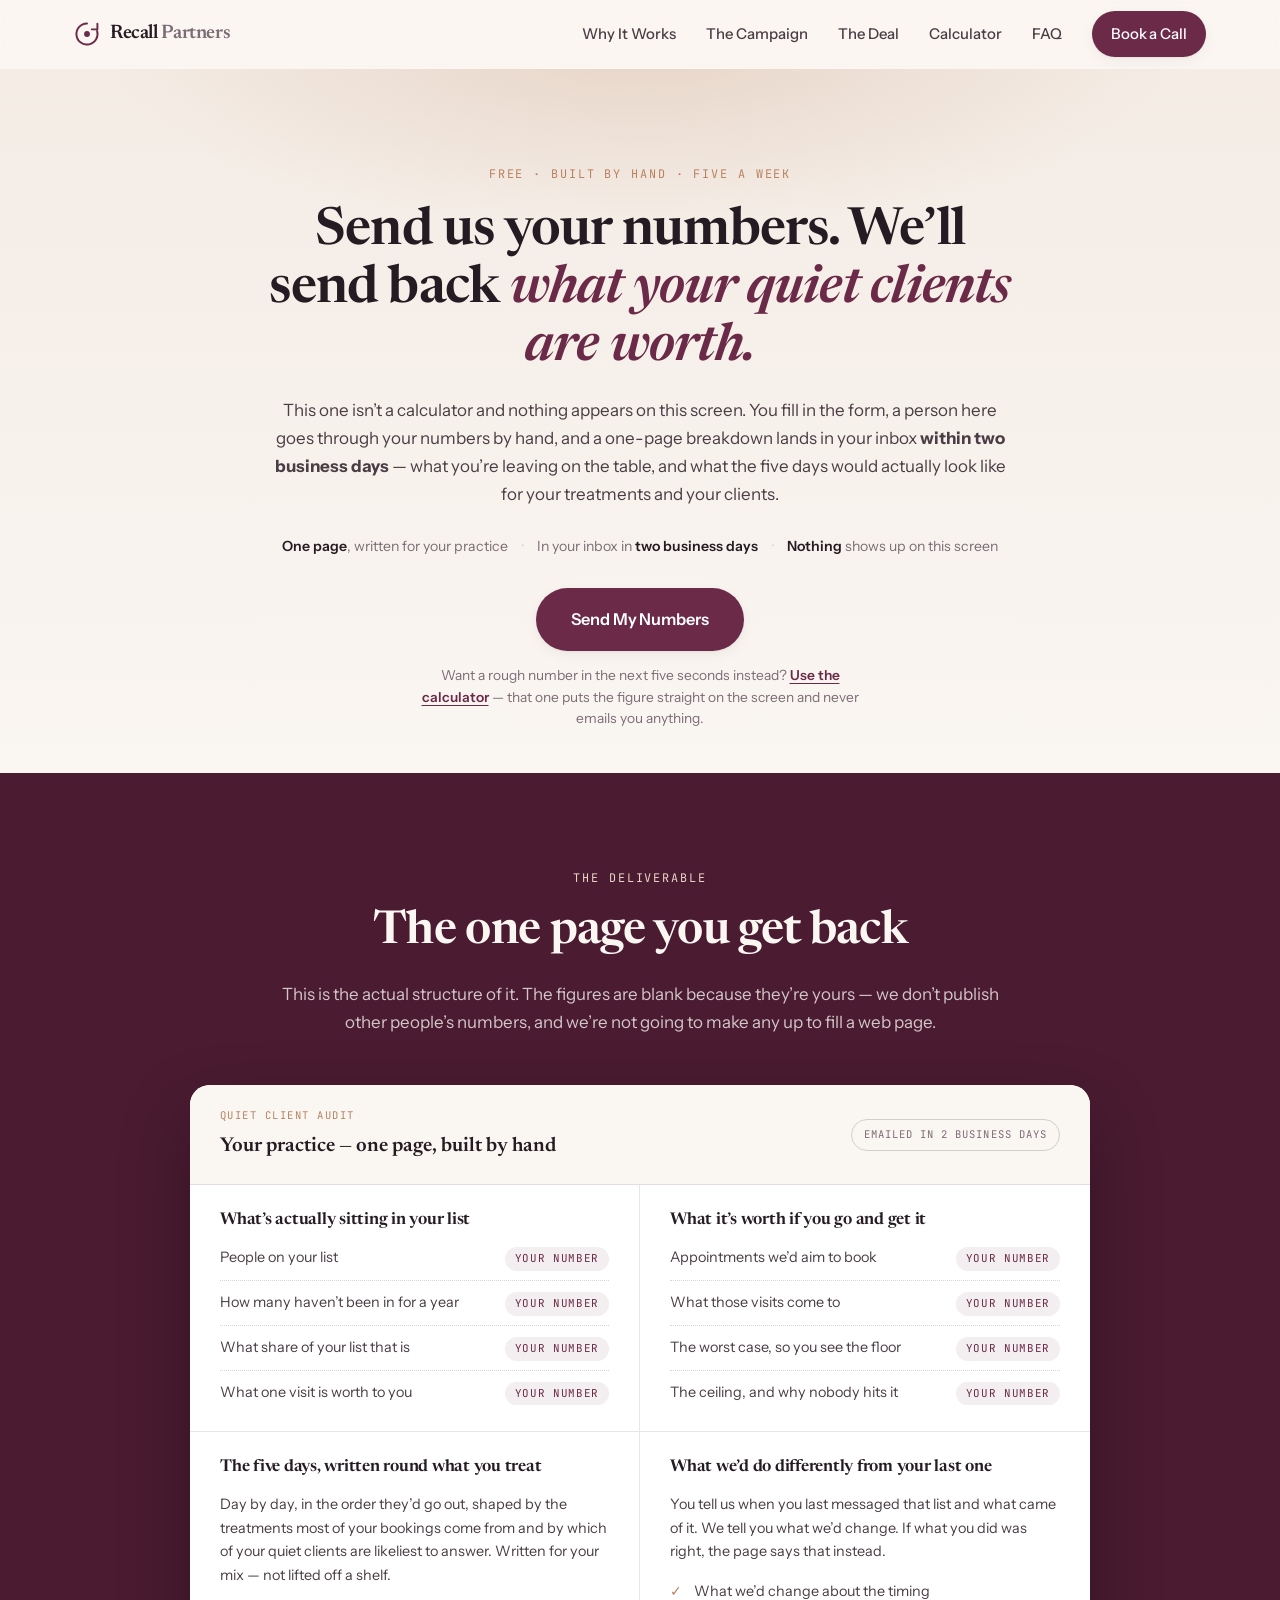
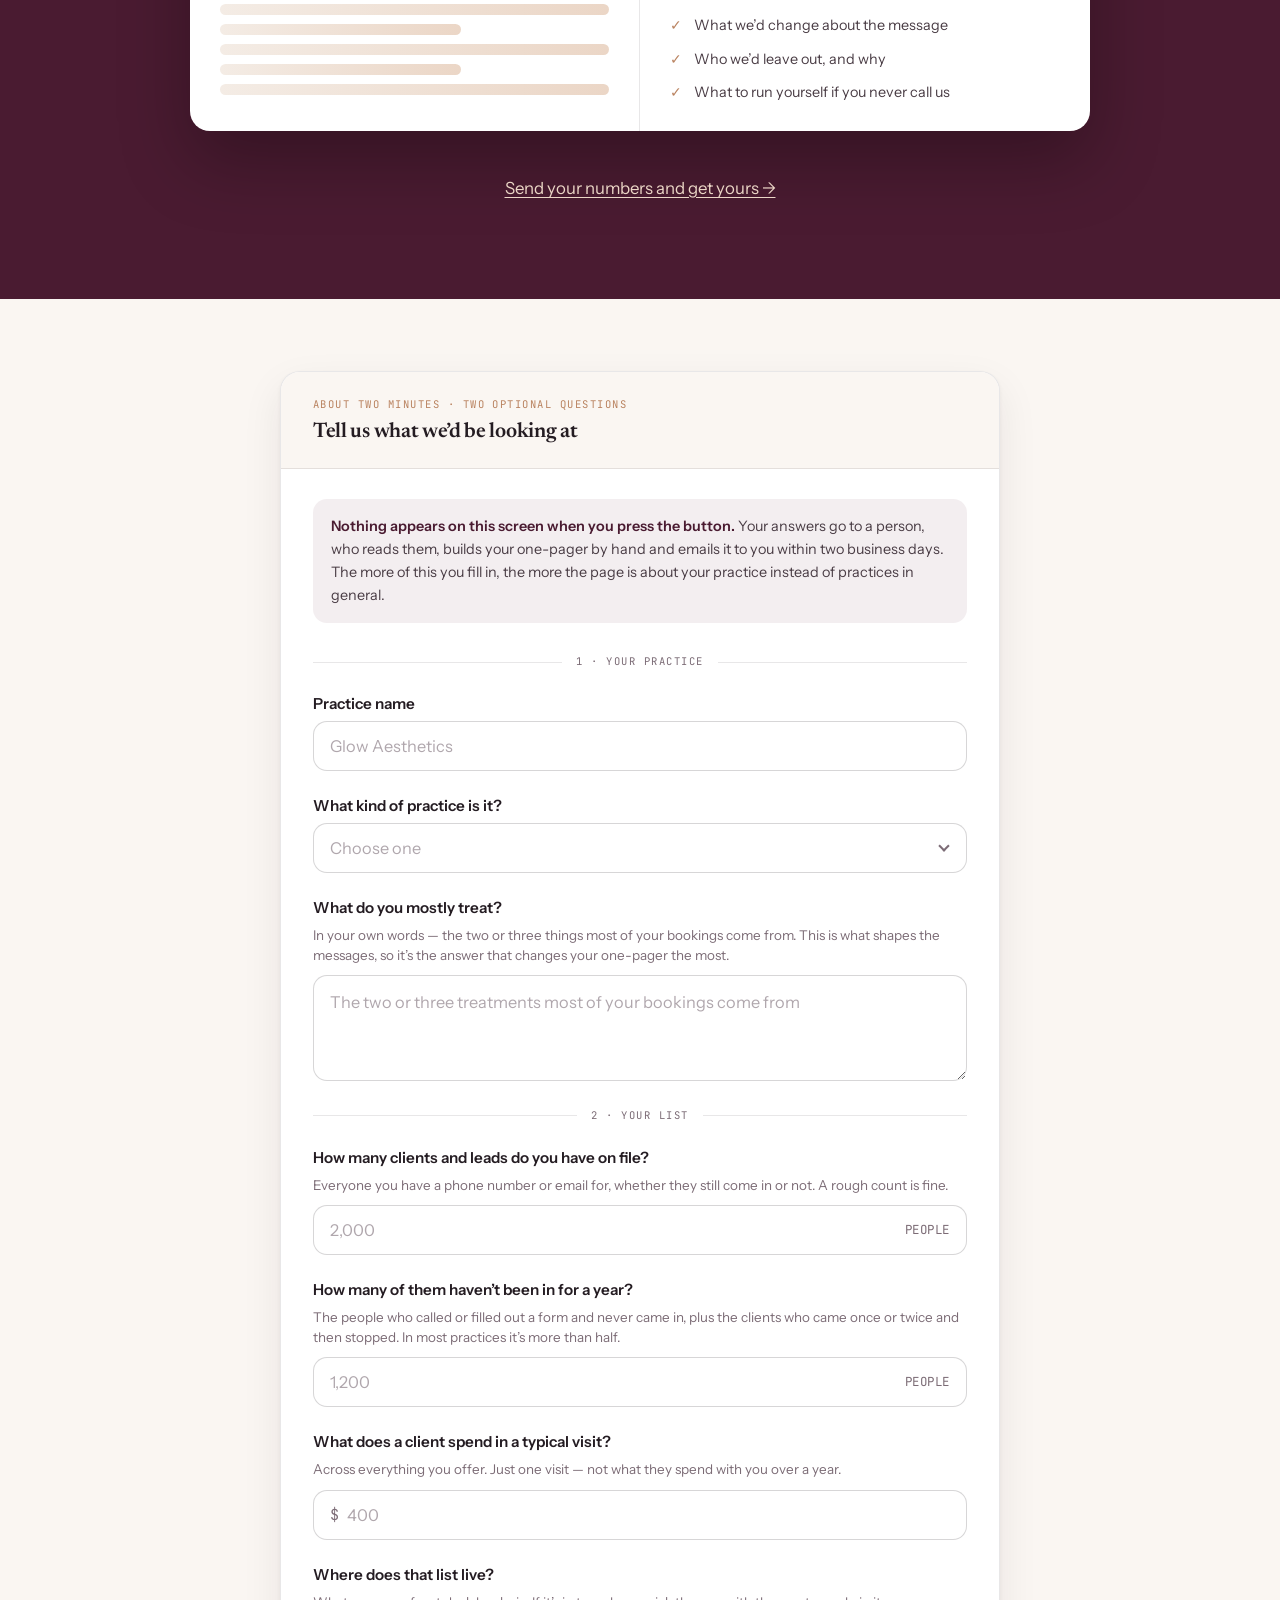
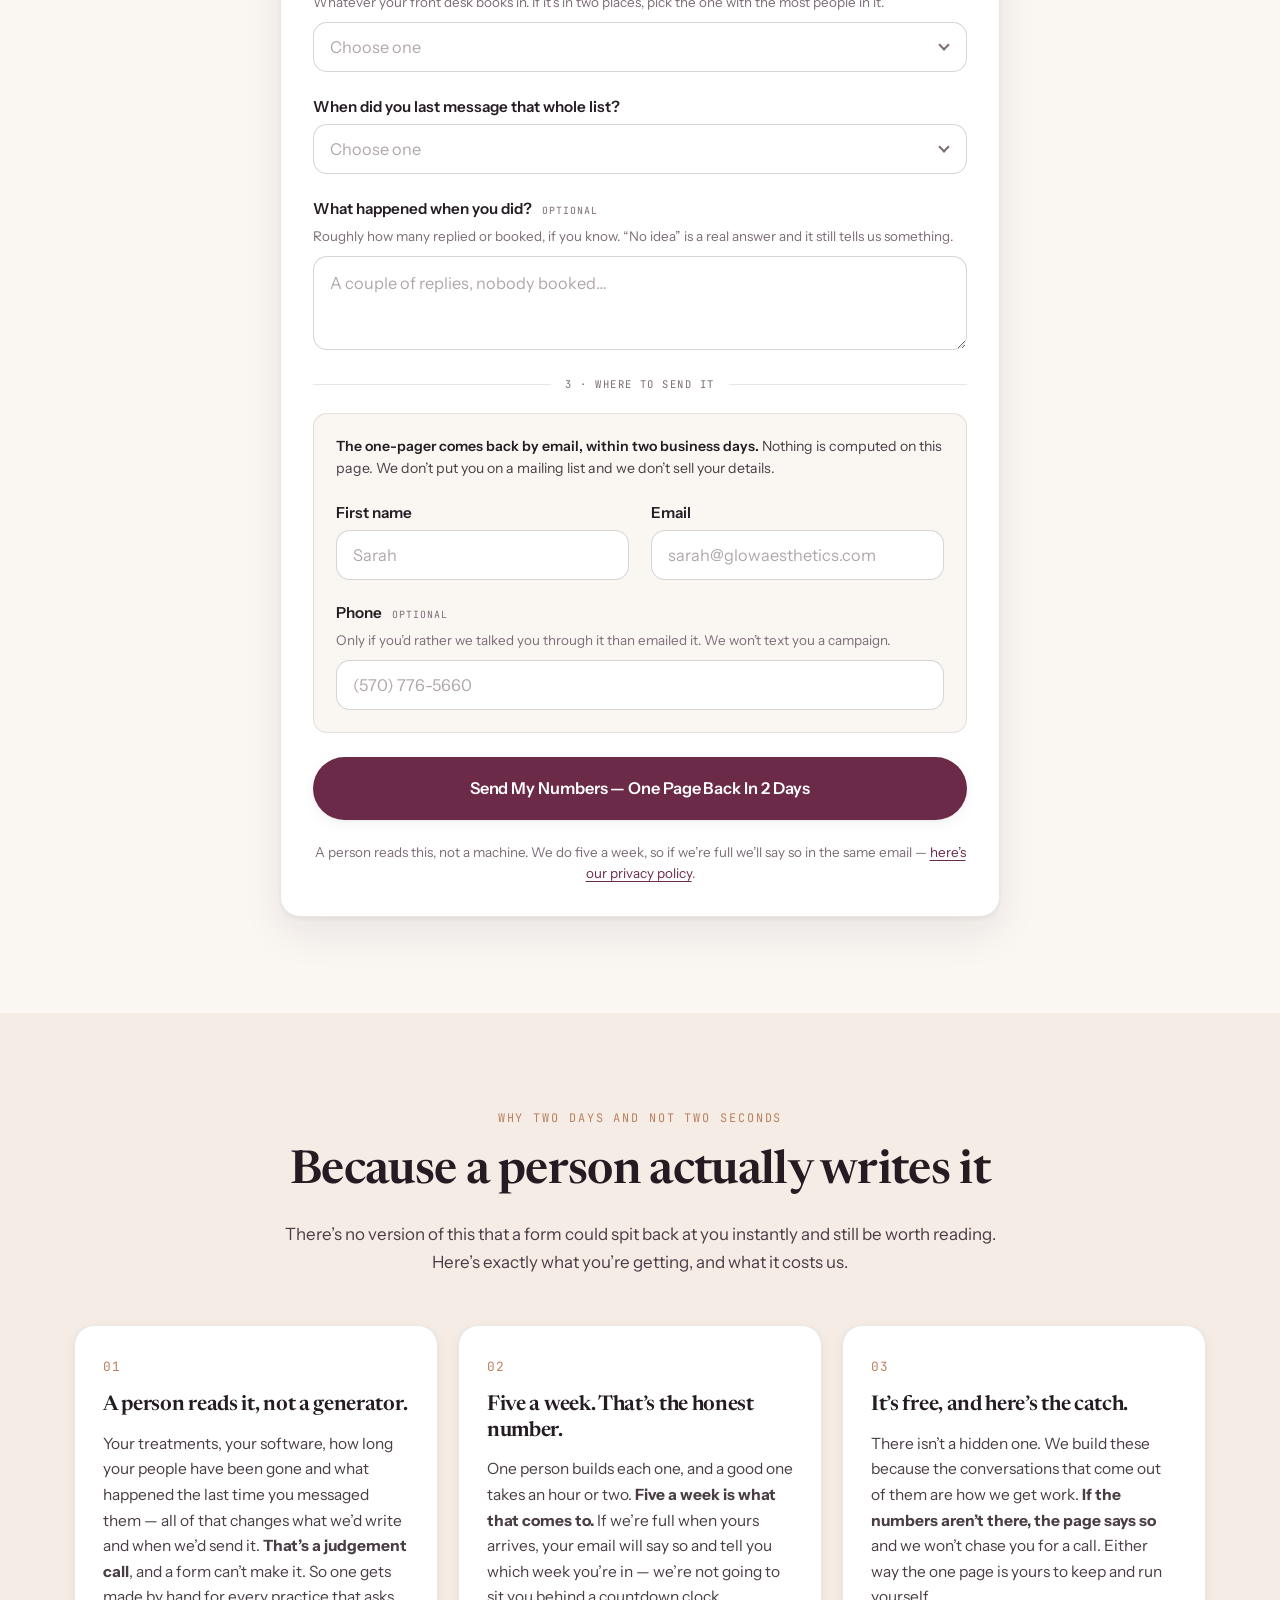
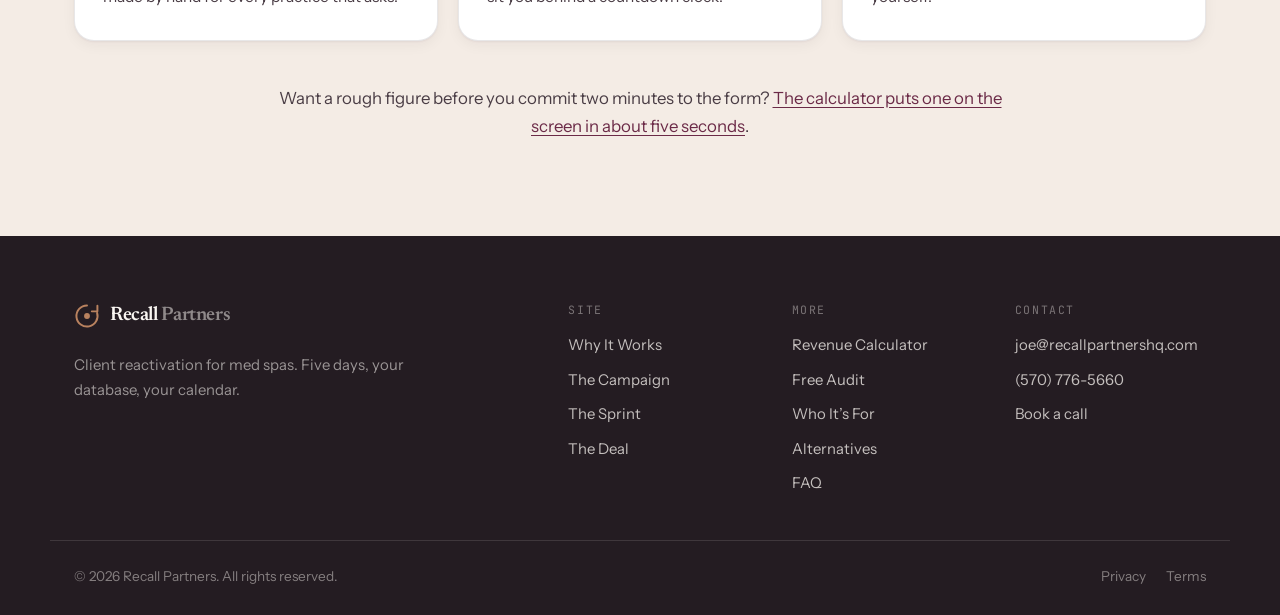
==== audit/index.html @ be9cf92d "Add hand-built Quiet Client Audit lead page at /audit The second lead magnet, and the deliberate opp" ====
<!DOCTYPE html>
<html lang="en">
<head>
<meta charset="utf-8">
<meta name="viewport" content="width=device-width, initial-scale=1, maximum-scale=5">

<!-- Google tag (gtag.js) — shared config lives in assets/analytics.js -->
<link rel="preconnect" href="https://www.googletagmanager.com">
<script src="../assets/analytics.js"></script>
<title>Free Quiet Client Audit | Recall Partners</title>
<meta name="description" content="Send us your numbers and a person builds you a one-page breakdown by hand — what your quiet clients are worth and what the five days would look like for your treatments. In your inbox within two business days. Nothing appears on the screen.">
<meta name="robots" content="index, follow">
<meta name="theme-color" content="#FAF6F2">

<link rel="canonical" href="https://recallpartnershq.com/audit/">
<meta property="og:type" content="website">
<meta property="og:site_name" content="Recall Partners">
<meta property="og:title" content="Free Quiet Client Audit | Recall Partners">
<meta property="og:description" content="A person reads your numbers and hand-builds a one-page breakdown of what your quiet clients are worth. In your inbox within two business days.">
<meta property="og:url" content="https://recallpartnershq.com/audit/">
<meta property="og:image" content="https://recallpartnershq.com/assets/brand/og-image.png">
<meta property="og:image:width" content="1200">
<meta property="og:image:height" content="630">
<meta property="og:image:alt" content="Recall Partners — book your dormant clients back in, in 5 days.">
<meta property="og:locale" content="en_US">
<meta name="twitter:card" content="summary_large_image">
<meta name="twitter:title" content="Free Quiet Client Audit | Recall Partners">
<meta name="twitter:description" content="A person reads your numbers and hand-builds a one-page breakdown. In your inbox within two business days.">
<meta name="twitter:image" content="https://recallpartnershq.com/assets/brand/og-image.png">

<link rel="icon" href="../assets/brand/favicon.svg" type="image/svg+xml">
<link rel="icon" href="../assets/brand/favicon-32.png" sizes="32x32" type="image/png">
<link rel="apple-touch-icon" href="../assets/brand/favicon-180.png">
<link rel="manifest" href="../site.webmanifest">

<link rel="preconnect" href="https://app.cal.com">
<link rel="preconnect" href="https://formspree.io">
<link rel="preconnect" href="https://fonts.googleapis.com">
<link rel="preconnect" href="https://fonts.gstatic.com" crossorigin>
<link href="https://fonts.googleapis.com/css2?family=Newsreader:ital,opsz,wght@0,6..72,400..700;1,6..72,400..700&family=Instrument+Sans:wght@400;500;600;700&family=JetBrains+Mono:wght@400;500&display=swap" rel="stylesheet">
<link rel="stylesheet" href="../assets/styles.css">

<script type="application/ld+json">
{
  "@context": "https://schema.org",
  "@type": "WebPage",
  "@id": "https://recallpartnershq.com/audit/#webpage",
  "url": "https://recallpartnershq.com/audit/",
  "name": "Free Quiet Client Audit | Recall Partners",
  "description": "A person reads your numbers and hand-builds a one-page breakdown of what your quiet clients are worth and what a five-day campaign would look like for your practice. Delivered by email within two business days.",
  "inLanguage": "en-US",
  "isPartOf": { "@id": "https://recallpartnershq.com/#website" },
  "about": { "@id": "https://recallpartnershq.com/#organization" }
}
</script>
</head>
<body class="tool-page" id="top">

<!-- ============================================================
     NAV — mirrors index.html. The current page is never linked in
     the nav, same as /calculator, so this one offers the calculator
     instead of itself.
     ============================================================ -->
<nav class="nav" id="nav">
  <div class="nav__inner container">
    <a class="brand" href="../index.html" aria-label="Recall Partners home">
      <span class="brand__mark" aria-hidden="true">
        <svg viewBox="0 0 32 32" fill="none" xmlns="http://www.w3.org/2000/svg">
          <path d="M16 3a13 13 0 1 0 12.4 9.1" stroke="currentColor" stroke-width="2.4" stroke-linecap="round"/>
          <path d="M28.8 3.4v6.9h-6.9" stroke="currentColor" stroke-width="2.4" stroke-linecap="round" stroke-linejoin="round"/>
          <circle cx="16" cy="16" r="3.6" fill="currentColor"/>
        </svg>
      </span>
      <span class="brand__name">Recall<span class="brand__name-dim">&nbsp;Partners</span></span>
    </a>

    <div class="nav__links" id="navLinks">
      <a href="../index.html#mechanism">Why It Works</a>
      <a href="../index.html#system">The Campaign</a>
      <a href="../index.html#deal">The Deal</a>
      <a href="../calculator/">Calculator</a>
      <a href="../index.html#faq">FAQ</a>
      <a class="btn btn--sm btn--primary" href="https://cal.com/recallpartners/reactivation-call" data-cal-link="recallpartners/reactivation-call" data-cal-namespace="reactivation-call" data-cal-config='{"layout":"month_view","useSlotsViewOnSmallScreen":"true"}'>Book a Call</a>
    </div>

    <button class="nav__toggle" id="navToggle" aria-label="Toggle menu" aria-expanded="false" aria-controls="navLinks">
      <span></span><span></span><span></span>
    </button>
  </div>
</nav>

<main>

<!-- ============================================================
     HERO
     This page is the opposite of /calculator: nothing is computed
     on screen, a person builds the answer and emails it. Anyone
     arriving from the calculator has the wrong expectation, so the
     hero, the panel, the button and the confirmation all say the
     same thing — two business days, by hand, to your inbox.
     ============================================================ -->
<header class="tool-hero">
  <div class="tool-hero__glow" aria-hidden="true"></div>
  <div class="container tool-hero__inner">
    <div class="eyebrow">Free &middot; Built By Hand &middot; Five A Week</div>
    <h1>
      Send us your numbers. We&rsquo;ll send back
      <span class="accent-serif">what your quiet clients are worth.</span>
    </h1>
    <p class="lede">
      This one isn&rsquo;t a calculator and nothing appears on this screen. You fill in the
      form, a person here goes through your numbers by hand, and a one-page breakdown lands
      in your inbox <b>within two business days</b> &mdash; what you&rsquo;re leaving on the
      table, and what the five days would actually look like for your treatments and your
      clients.
    </p>
    <div class="tool-hero__stats">
      <span><b>One page</b>, written for your practice</span>
      <span class="dot">&middot;</span>
      <span>In your inbox in <b>two business days</b></span>
      <span class="dot">&middot;</span>
      <span><b>Nothing</b> shows up on this screen</span>
    </div>
    <div class="tool-hero__cta">
      <a class="btn btn--primary btn--lg" href="#start" data-cta="audit-start">Send My Numbers</a>
      <p class="tool-hero__ctanote">
        Want a rough number in the next five seconds instead?
        <a href="../calculator/" data-cta="audit-calculator-hero">Use the calculator</a> &mdash;
        that one puts the figure straight on the screen and never emails you anything.
      </p>
    </div>
  </div>
</header>

<!-- ============================================================
     WHAT YOU GET
     The structure of the one-pager, with every figure rendered as a
     labelled blank. Same rule as the #report section on the
     homepage: DO NOT fill these blanks in with example figures. A
     reader takes sample numbers for real ones. Show the shape of the
     deliverable, never invent a result.
     ============================================================ -->
<section class="section report" id="whatyouget">
  <div class="container">
    <div class="section__head narrow reveal">
      <div class="eyebrow">The Deliverable</div>
      <h2>The one page you get back</h2>
      <p class="lede">
        This is the actual structure of it. The figures are blank because they&rsquo;re yours
        &mdash; we don&rsquo;t publish other people&rsquo;s numbers, and we&rsquo;re not going
        to make any up to fill a web page.
      </p>
    </div>

    <div class="repdoc reveal">
      <div class="repdoc__head">
        <div>
          <div class="repdoc__kicker">Quiet Client Audit</div>
          <b class="repdoc__title">Your practice &mdash; one page, built by hand</b>
        </div>
        <span class="repdoc__stamp">Emailed in 2 business days</span>
      </div>

      <div class="repdoc__body">
        <section class="repblock">
          <h3>What&rsquo;s actually sitting in your list</h3>
          <ul class="repline">
            <li><span>People on your list</span><i>your number</i></li>
            <li><span>How many haven&rsquo;t been in for a year</span><i>your number</i></li>
            <li><span>What share of your list that is</span><i>your number</i></li>
            <li><span>What one visit is worth to you</span><i>your number</i></li>
          </ul>
        </section>

        <section class="repblock">
          <h3>What it&rsquo;s worth if you go and get it</h3>
          <ul class="repline">
            <li><span>Appointments we&rsquo;d aim to book</span><i>your number</i></li>
            <li><span>What those visits come to</span><i>your number</i></li>
            <li><span>The worst case, so you see the floor</span><i>your number</i></li>
            <li><span>The ceiling, and why nobody hits it</span><i>your number</i></li>
          </ul>
        </section>

        <section class="repblock">
          <h3>The five days, written round what you treat</h3>
          <p class="repblock__note">
            Day by day, in the order they&rsquo;d go out, shaped by the treatments most of your
            bookings come from and by which of your quiet clients are likeliest to answer.
            Written for your mix &mdash; not lifted off a shelf.
          </p>
          <div class="repquotes" aria-hidden="true">
            <span class="repquote"></span>
            <span class="repquote repquote--short"></span>
            <span class="repquote"></span>
            <span class="repquote repquote--short"></span>
            <span class="repquote"></span>
          </div>
        </section>

        <section class="repblock">
          <h3>What we&rsquo;d do differently from your last one</h3>
          <p class="repblock__note">
            You tell us when you last messaged that list and what came of it. We tell you what
            we&rsquo;d change. If what you did was right, the page says that instead.
          </p>
          <ul class="repfiles">
            <li>What we&rsquo;d change about the timing</li>
            <li>What we&rsquo;d change about the message</li>
            <li>Who we&rsquo;d leave out, and why</li>
            <li>What to run yourself if you never call us</li>
          </ul>
        </section>
      </div>
    </div>

    <p class="section__kicker reveal report__kicker">
      <a href="#start" data-cta="audit-start-preview">Send your numbers and get yours &rarr;</a>
    </p>
  </div>
</section>

<!-- ============================================================
     THE INTAKE
     Three states in one panel, swapped by assets/audit.js:
     form -> sending -> confirmation. It is a confirmation, not a
     results panel: no figure is ever rendered here.

     Unlike the calculator, a failed POST is surfaced. If this send
     is lost she waits for an email that never arrives, so she has
     to know to try again or reach us directly.
     ============================================================ -->
<section class="section tool-section tool-section--spaced" id="start">
  <div class="container">
    <div class="toolwrap">
      <div class="toolpanel">

        <!-- ---------- STATE 1: FORM ---------- -->
        <div class="toolstate" id="auditFormState">
          <div class="toolpanel__head">
            <div class="toolpanel__step">About two minutes &middot; Two optional questions</div>
            <div class="toolpanel__title">Tell us what we&rsquo;d be looking at</div>
          </div>

          <div class="toolpanel__body">

            <!-- Surfaced by audit.js only when the send fails. -->
            <div class="auditerr" id="auditError" role="alert" hidden>
              <b>That didn&rsquo;t send.</b>
              <span>Nothing reached us, so nothing is being built. Your answers are still in
              the form below &mdash; press the button again. If it fails twice, email
              <a href="mailto:joe@recallpartnershq.com">joe@recallpartnershq.com</a> or call
              <a href="tel:+15707765660">(570) 776-5660</a> and we&rsquo;ll take your numbers
              that way.</span>
            </div>

            <p class="auditintro">
              <b>Nothing appears on this screen when you press the button.</b> Your answers go
              to a person, who reads them, builds your one-pager by hand and emails it to you
              within two business days. The more of this you fill in, the more the page is
              about your practice instead of practices in general.
            </p>

            <form class="toolform" id="auditForm" novalidate>

              <div class="toolform__divider">1 &middot; Your practice</div>

              <div class="field" id="fPractice">
                <label class="field__label" for="practice">Practice name</label>
                <div class="field__wrap">
                  <input id="practice" name="practice" type="text" autocomplete="organization"
                         placeholder="Glow Aesthetics" aria-describedby="ePractice" required>
                </div>
                <span class="field__err" id="ePractice">Enter your practice name.</span>
              </div>

              <div class="field" id="fType">
                <label class="field__label" for="ptype">What kind of practice is it?</label>
                <div class="field__wrap field__wrap--select">
                  <select id="ptype" name="ptype" aria-describedby="eType" required>
                    <option value="" selected disabled>Choose one</option>
                    <option>Single-location med spa</option>
                    <option>Multi-site group</option>
                    <option>Injector-led practice</option>
                    <option>Physician-owned clinic</option>
                    <option>Aesthetics &amp; wellness clinic</option>
                    <option>Franchise location</option>
                    <option>Something else</option>
                  </select>
                </div>
                <span class="field__err" id="eType">Pick the closest one.</span>
              </div>

              <div class="field" id="fTreats">
                <label class="field__label" for="treats">What do you mostly treat?</label>
                <span class="field__hint">In your own words &mdash; the two or three things most
                of your bookings come from. This is what shapes the messages, so it&rsquo;s the
                answer that changes your one-pager the most.</span>
                <div class="field__wrap">
                  <textarea id="treats" name="treats" rows="3" autocomplete="off"
                            placeholder="The two or three treatments most of your bookings come from"
                            aria-describedby="eTreats" required></textarea>
                </div>
                <span class="field__err" id="eTreats">Tell us what most of your bookings are for.</span>
              </div>

              <div class="toolform__divider">2 &middot; Your list</div>

              <div class="field" id="fOnfile">
                <label class="field__label" for="onfile">How many clients and leads do you have on file?</label>
                <span class="field__hint">Everyone you have a phone number or email for, whether
                they still come in or not. A rough count is fine.</span>
                <div class="field__wrap">
                  <input id="onfile" name="onfile" type="text" inputmode="numeric" autocomplete="off"
                         placeholder="2,000" aria-describedby="eOnfile" required>
                  <span class="field__affix field__affix--suffix" aria-hidden="true">people</span>
                </div>
                <span class="field__err" id="eOnfile">Enter how many people you have on file.</span>
              </div>

              <div class="field" id="fQuiet">
                <label class="field__label" for="quiet">How many of them haven&rsquo;t been in for a year?</label>
                <span class="field__hint">The people who called or filled out a form and never came
                in, plus the clients who came once or twice and then stopped. In most practices
                it&rsquo;s more than half.</span>
                <div class="field__wrap">
                  <input id="quiet" name="quiet" type="text" inputmode="numeric" autocomplete="off"
                         placeholder="1,200" aria-describedby="eQuiet" required>
                  <span class="field__affix field__affix--suffix" aria-hidden="true">people</span>
                </div>
                <span class="field__err" id="eQuiet">Enter how many have stopped coming in.</span>
              </div>

              <div class="field" id="fVisit">
                <label class="field__label" for="visit">What does a client spend in a typical visit?</label>
                <span class="field__hint">Across everything you offer. Just one visit &mdash; not
                what they spend with you over a year.</span>
                <div class="field__wrap">
                  <span class="field__affix" aria-hidden="true">$</span>
                  <input id="visit" name="visit" type="text" inputmode="decimal" autocomplete="off"
                         placeholder="400" aria-describedby="eVisit" required>
                </div>
                <span class="field__err" id="eVisit">Enter what a typical visit is worth.</span>
              </div>

              <div class="field" id="fSoftware">
                <label class="field__label" for="software">Where does that list live?</label>
                <span class="field__hint">Whatever your front desk books in. If it&rsquo;s in two
                places, pick the one with the most people in it.</span>
                <div class="field__wrap field__wrap--select">
                  <select id="software" name="software" aria-describedby="eSoftware" required>
                    <option value="" selected disabled>Choose one</option>
                    <option>Boulevard</option>
                    <option>Zenoti</option>
                    <option>Aesthetic Record</option>
                    <option>Mindbody</option>
                    <option>Vagaro</option>
                    <option>Jane</option>
                    <option>Weave</option>
                    <option>Podium</option>
                    <option>A spreadsheet</option>
                    <option>Something else</option>
                    <option>I&rsquo;m not sure</option>
                  </select>
                </div>
                <span class="field__err" id="eSoftware">Pick where your list lives.</span>
              </div>

              <div class="field" id="fLast">
                <label class="field__label" for="lastsent">When did you last message that whole list?</label>
                <div class="field__wrap field__wrap--select">
                  <select id="lastsent" name="lastsent" aria-describedby="eLast" required>
                    <option value="" selected disabled>Choose one</option>
                    <option>In the last month</option>
                    <option>One to three months ago</option>
                    <option>Six to twelve months ago</option>
                    <option>Over a year ago</option>
                    <option>We never have</option>
                  </select>
                </div>
                <span class="field__err" id="eLast">Pick the closest one.</span>
              </div>

              <div class="field" id="fResult">
                <label class="field__label" for="lastresult">
                  What happened when you did?
                  <span class="field__opt">Optional</span>
                </label>
                <span class="field__hint">Roughly how many replied or booked, if you know.
                &ldquo;No idea&rdquo; is a real answer and it still tells us something.</span>
                <div class="field__wrap">
                  <textarea id="lastresult" name="lastresult" rows="2" autocomplete="off"
                            placeholder="A couple of replies, nobody booked&hellip;"></textarea>
                </div>
              </div>

              <div class="toolform__divider">3 &middot; Where to send it</div>

              <div class="toolform__box">
                <p class="toolform__boxnote">
                  <b>The one-pager comes back by email, within two business days.</b> Nothing is
                  computed on this page. We don&rsquo;t put you on a mailing list and we
                  don&rsquo;t sell your details.
                </p>

                <div class="toolform__row">
                  <div class="field" id="fName">
                    <label class="field__label" for="firstName">First name</label>
                    <div class="field__wrap">
                      <input id="firstName" name="firstName" type="text" autocomplete="given-name"
                             placeholder="Sarah" aria-describedby="eName" required>
                    </div>
                    <span class="field__err" id="eName">Enter your first name.</span>
                  </div>

                  <div class="field" id="fEmail">
                    <label class="field__label" for="email">Email</label>
                    <div class="field__wrap">
                      <input id="email" name="email" type="email" autocomplete="email"
                             placeholder="sarah@glowaesthetics.com" aria-describedby="eEmail" required>
                    </div>
                    <span class="field__err" id="eEmail">Enter a valid email address.</span>
                  </div>
                </div>

                <div class="field" id="fPhone">
                  <label class="field__label" for="phone">
                    Phone
                    <span class="field__opt">Optional</span>
                  </label>
                  <span class="field__hint">Only if you&rsquo;d rather we talked you through it
                  than emailed it. We won&rsquo;t text you a campaign.</span>
                  <div class="field__wrap">
                    <input id="phone" name="phone" type="tel" autocomplete="tel"
                           placeholder="(570) 776-5660" aria-describedby="ePhone">
                  </div>
                  <span class="field__err" id="ePhone">That doesn&rsquo;t look like a phone number &mdash; fix it or leave it empty.</span>
                </div>
              </div>

              <!-- Honeypot. Bots fill it; the submit handler drops anything that does. -->
              <div class="tool-hp" aria-hidden="true">
                <label for="_gotcha">Leave this field empty</label>
                <input id="_gotcha" name="_gotcha" type="text" tabindex="-1" autocomplete="off">
              </div>

              <button class="btn btn--primary btn--lg toolform__submit" type="submit" id="auditSubmit"
                      data-cta="audit-submit">
                Send My Numbers &mdash; One Page Back In 2 Days
              </button>

              <p class="toolform__note" id="auditFormNote">
                A person reads this, not a machine. We do five a week, so if we&rsquo;re full
                we&rsquo;ll say so in the same email &mdash;
                <a href="../privacy.html">here&rsquo;s our privacy policy</a>.
              </p>
            </form>
          </div>
        </div>

        <!-- ---------- STATE 2: SENDING ---------- -->
        <div class="toolstate" id="auditLoadState" hidden>
          <div class="toolload">
            <div class="toolload__ring" aria-hidden="true"></div>
            <h2 class="toolload__title">Sending your numbers&hellip;</h2>
            <p class="toolload__msg" id="auditLoadMsg" role="status" aria-live="polite">
              Packing up your answers&hellip;
            </p>
            <div class="toolload__bar" aria-hidden="true"><i id="auditLoadBar"></i></div>
          </div>
        </div>

        <!-- ---------- STATE 3: CONFIRMATION ----------
             Not a results panel. No figure is calculated or rendered
             here — every value written into it is one she typed
             herself, read back so the send feels received rather than
             swallowed. -->
        <div class="toolstate" id="auditDoneState" hidden>

          <div class="auditdone__hero">
            <div class="auditdone__eyebrow">Sent &middot; Nothing else to do</div>
            <h2 class="auditdone__title" id="doneTitle">Your numbers are with us.</h2>
            <p class="auditdone__sub" id="doneSub">
              A person reads them, builds your one-pager by hand, and emails it to you within
              two business days.
            </p>

            <div class="auditdone__cta">
              <a class="btn btn--lg btn--onplum" id="doneCta"
                 href="https://cal.com/recallpartners/reactivation-call"
                 data-cal-link="recallpartners/reactivation-call"
                 data-cal-namespace="reactivation-call"
                 data-cal-config='{"layout":"month_view","useSlotsViewOnSmallScreen":"true"}'
                 data-cta="audit-booking">Book the Call &mdash; Don&rsquo;t Wait for the Email</a>
              <p class="auditdone__ctanote">
                15 minutes, free. Book one now and we&rsquo;ll walk through your audit live on
                the call instead of you reading it on your own. You don&rsquo;t have to wait the
                two days to do it.
              </p>
            </div>
          </div>

          <div class="auditdone__body">

            <!-- Her own answers, read back. Written by JS with textContent. -->
            <div class="auditecho">
              <div class="auditecho__title">What you just sent us</div>
              <ul class="auditecho__list" id="echoList"></ul>
              <p class="auditecho__fix">
                Got something wrong? <button type="button" id="auditRedo">Fill it in again</button>
                &mdash; or just reply to the email when it lands.
              </p>
            </div>

            <!-- What happens between now and the one-pager arriving. -->
            <div class="toolnext">
              <div class="toolnext__title" id="nextTitle">What happens now</div>
              <p class="toolnext__sub">Three things, and two of them are ours.</p>

              <div class="toolnext__list">
                <div class="toolnext__item">
                  <span class="toolnext__n" aria-hidden="true">1</span>
                  <div>
                    <b>A person reads your numbers</b>
                    <span>Not a generator, and not a template with your practice name dropped
                    into it. Joe goes through what you sent and works out what your quiet
                    clients are actually worth.</span>
                  </div>
                </div>
                <div class="toolnext__item">
                  <span class="toolnext__n" aria-hidden="true">2</span>
                  <div>
                    <b>Your one page gets written by hand</b>
                    <span id="nextStep2">The figures, the five days written round what you treat,
                    and what we&rsquo;d change about the last message you sent that list.</span>
                  </div>
                </div>
                <div class="toolnext__item">
                  <span class="toolnext__n" aria-hidden="true">3</span>
                  <div>
                    <b>It lands in your inbox within two business days</b>
                    <span id="nextStep3">Yours to keep, whether or not you ever talk to us. If
                    your list isn&rsquo;t worth running a campaign against, the page will say
                    so.</span>
                  </div>
                </div>
              </div>
            </div>

            <p class="toolcross">
              <b>Don&rsquo;t want to wait two days for a number?</b>
              The calculator gives you a rough one in about five seconds, on the screen, without
              emailing you anything. It&rsquo;s the shallow version of what a person is now
              building for you.
              <a href="../calculator/" data-cta="audit-calculator">Use the calculator &rarr;</a>
            </p>

            <p class="auditdone__foot" id="doneFoot">
              If nothing has landed in two business days, check your spam folder, then email
              <a href="mailto:joe@recallpartnershq.com">joe@recallpartnershq.com</a> and
              we&rsquo;ll resend it.
            </p>

          </div>
        </div>

      </div>
    </div>
  </div>
</section>

<!-- ============================================================
     WHY IT WORKS THIS WAY
     The capacity limit here is a fact, not a scarcity tactic. There
     is no countdown and no seat counter on this page on purpose —
     if the true number ever changes, change the copy.
     ============================================================ -->
<section class="section section--alt" id="how">
  <div class="container">
    <div class="section__head narrow reveal">
      <div class="eyebrow">Why Two Days And Not Two Seconds</div>
      <h2>Because a person actually writes it</h2>
      <p class="lede">
        There&rsquo;s no version of this that a form could spit back at you instantly and still
        be worth reading. Here&rsquo;s exactly what you&rsquo;re getting, and what it costs us.
      </p>
    </div>

    <div class="grid grid--3">
      <article class="card card--num reveal">
        <div class="card__num">01</div>
        <h3>A person reads it, not a generator.</h3>
        <p>
          Your treatments, your software, how long your people have been gone and what happened
          the last time you messaged them &mdash; all of that changes what we&rsquo;d write and
          when we&rsquo;d send it. <b>That&rsquo;s a judgement call</b>, and a form can&rsquo;t
          make it. So one gets made by hand for every practice that asks.
        </p>
      </article>

      <article class="card card--num reveal">
        <div class="card__num">02</div>
        <h3>Five a week. That&rsquo;s the honest number.</h3>
        <p>
          One person builds each one, and a good one takes an hour or two. <b>Five a week is
          what that comes to.</b> If we&rsquo;re full when yours arrives, your email will say
          so and tell you which week you&rsquo;re in &mdash; we&rsquo;re not going to sit you
          behind a countdown clock.
        </p>
      </article>

      <article class="card card--num reveal">
        <div class="card__num">03</div>
        <h3>It&rsquo;s free, and here&rsquo;s the catch.</h3>
        <p>
          There isn&rsquo;t a hidden one. We build these because the conversations that come out
          of them are how we get work. <b>If the numbers aren&rsquo;t there, the page says so</b>
          and we won&rsquo;t chase you for a call. Either way the one page is yours to keep and
          run yourself.
        </p>
      </article>
    </div>

    <p class="section__kicker reveal">
      Want a rough figure before you commit two minutes to the form?
      <a href="../calculator/" data-cta="audit-calculator-how">The calculator puts one on the screen in about five seconds</a>.
    </p>
  </div>
</section>

</main>

<!-- ============================================================
     FOOTER
     ============================================================ -->
<footer class="footer">
  <div class="container footer__inner">
    <div class="footer__brand">
      <a class="brand" href="../index.html" aria-label="Recall Partners home">
        <span class="brand__mark" aria-hidden="true">
          <svg viewBox="0 0 32 32" fill="none" xmlns="http://www.w3.org/2000/svg">
            <path d="M16 3a13 13 0 1 0 12.4 9.1" stroke="currentColor" stroke-width="2.4" stroke-linecap="round"/>
            <path d="M28.8 3.4v6.9h-6.9" stroke="currentColor" stroke-width="2.4" stroke-linecap="round" stroke-linejoin="round"/>
            <circle cx="16" cy="16" r="3.6" fill="currentColor"/>
          </svg>
        </span>
        <span class="brand__name">Recall<span class="brand__name-dim">&nbsp;Partners</span></span>
      </a>
      <p>Client reactivation for med spas. Five days, your database, your calendar.</p>
    </div>

    <nav class="footer__links" aria-label="Footer">
      <div>
        <div class="footer__col-title">Site</div>
        <a href="../index.html#mechanism">Why It Works</a>
        <a href="../index.html#system">The Campaign</a>
        <a href="../index.html#sprint">The Sprint</a>
        <a href="../index.html#deal">The Deal</a>
      </div>
      <div>
        <div class="footer__col-title">More</div>
        <a href="../calculator/">Revenue Calculator</a>
        <a href="./">Free Audit</a>
        <a href="../index.html#fit">Who It&rsquo;s For</a>
        <a href="../index.html#compare">Alternatives</a>
        <a href="../index.html#faq">FAQ</a>
      </div>
      <div>
        <div class="footer__col-title">Contact</div>
        <a href="mailto:joe@recallpartnershq.com">joe@recallpartnershq.com</a>
        <a href="tel:+15707765660">(570) 776-5660</a>
        <a href="https://cal.com/recallpartners/reactivation-call" data-cal-link="recallpartners/reactivation-call" data-cal-namespace="reactivation-call" data-cal-config='{"layout":"month_view","useSlotsViewOnSmallScreen":"true"}'>Book a call</a>
      </div>
    </nav>
  </div>

  <div class="container footer__bottom">
    <span>&copy; <span id="year">2026</span> Recall Partners. All rights reserved.</span>
    <span class="footer__legal">
      <a href="../privacy.html">Privacy</a>
      <a href="../terms.html">Terms</a>
    </span>
  </div>
</footer>

<script src="../assets/script.js"></script>
<script src="../assets/audit.js"></script>

<!-- ============================================================
     Cal.com element-click embed — same config as index.html
     ============================================================ -->
<script type="text/javascript">
(function (C, A, L) { let p = function (a, ar) { a.q.push(ar); }; let d = C.document; C.Cal = C.Cal || function () { let cal = C.Cal; let ar = arguments; if (!cal.loaded) { cal.ns = {}; cal.q = cal.q || []; d.head.appendChild(d.createElement("script")).src = A; cal.loaded = true; } if (ar[0] === L) { const api = function () { p(api, arguments); }; const namespace = ar[1]; api.q = api.q || []; if(typeof namespace === "string"){cal.ns[namespace] = cal.ns[namespace] || api;p(cal.ns[namespace], ar);p(cal, ["initNamespace", namespace]);} else p(cal, ar); return;} p(cal, ar); }; })(window, "https://app.cal.com/embed/embed.js", "init");
Cal("init", "reactivation-call", {origin:"https://app.cal.com"});
Cal.ns["reactivation-call"]("ui", { "hideEventTypeDetails": false, "layout": "month_view", "theme": "light", "cssVarsPerTheme": { "light": { "cal-brand": "#6B2A47" } } });
</script>
</body>
</html>
---- assets/styles.css ----
/* ============================================================
   Recall Partners — stylesheet
   Structure/layout modeled on eaglerev.io, rebuilt from scratch
   as plain HTML + CSS (no framework, no build step).
   ============================================================ */

/* ---------- Design tokens ---------- */
:root {
  /* Palette — warm med-spa premium */
  --cream:        #FAF6F2;
  --cream-2:      #F4ECE5;
  --surface:      #FFFFFF;

  --ink:          #241C22;
  --ink-2:        #4A3D45;
  --muted:        #7C6C76;

  --plum:         #6B2A47;
  --plum-deep:    #4A1B31;
  --plum-soft:    rgba(107, 42, 71, .08);

  --rose:         #B9825F;
  --rose-soft:    #EBD6C6;

  --line:         rgba(36, 28, 34, .10);
  --line-strong:  rgba(36, 28, 34, .18);

  /* Type */
  --font-serif: "Newsreader", Georgia, "Times New Roman", serif;
  --font-sans:  "Instrument Sans", -apple-system, BlinkMacSystemFont, "Segoe UI", Roboto, Helvetica, Arial, sans-serif;
  --font-mono:  "JetBrains Mono", ui-monospace, SFMono-Regular, Menlo, Consolas, monospace;

  /* Layout */
  --wrap: 1180px;
  --wrap-narrow: 760px;
  --radius: 14px;
  --radius-lg: 20px;

  --shadow-sm: 0 1px 2px rgba(36, 28, 34, .05), 0 4px 14px rgba(36, 28, 34, .05);
  --shadow-md: 0 2px 4px rgba(36, 28, 34, .05), 0 16px 40px rgba(36, 28, 34, .08);

  /* Cal.com booking modal backdrop fill. Cal's page is transparent
     below its content, so the modal box paints this behind it and the
     calendar sits on one continuous panel. Matches Cal's own base
     background token: dark is hsla(0,0%,6%,1), light is #fff. Switch
     this if you change the event's theme in Cal. */
  --cal-modal-bg: hsla(0, 0%, 6%, 1);

  /* Modal geometry. Shared by the shadow-root rules in index.html and
     the iframe rule below -- custom properties inherit through the
     shadow boundary, so these are the single source of truth for both
     sides and can't drift apart. The iframe is inset on all four sides
     by the padding, which reads as breathing room since it's the same
     colour. Width resolves against the padded content box, so only the
     height needs the calc -- percentage heights don't resolve for a
     slotted element the way percentage widths do. */
  --cal-modal-h: 82vh;
  --cal-modal-max-h: 880px;
  --cal-modal-pad: 22px;
}

@media (max-width: 768px) {
  :root { --cal-modal-h: 88vh; --cal-modal-pad: 14px; }
}

/* ---------- Reset ---------- */
*, *::before, *::after { box-sizing: border-box; }
html { -webkit-text-size-adjust: 100%; scroll-behavior: smooth; scroll-padding-top: 84px; }
body {
  margin: 0;
  background: var(--cream);
  color: var(--ink);
  font-family: var(--font-sans);
  font-size: 17px;
  line-height: 1.65;
  -webkit-font-smoothing: antialiased;
  text-rendering: optimizeLegibility;
}
img, svg { max-width: 100%; display: block; }
a { color: inherit; }
button { font: inherit; color: inherit; }
h1, h2, h3, h4 { margin: 0; font-weight: 400; }
p { margin: 0 0 1em; }
ul, ol { margin: 0; padding: 0; list-style: none; }

.sr-only {
  position: absolute; width: 1px; height: 1px; padding: 0; margin: -1px;
  overflow: hidden; clip: rect(0,0,0,0); white-space: nowrap; border: 0;
}

/* ---------- Layout primitives ---------- */
.container { width: 100%; max-width: var(--wrap); margin-inline: auto; padding-inline: 24px; }
.container.narrow, .narrow { max-width: var(--wrap-narrow); }

.section { padding: 96px 0; }
.section--alt { background: var(--cream-2); }
.mt-xl { margin-top: 72px; }

.section__head { margin-bottom: 48px; text-align: center; }
.section__head.narrow { margin-inline: auto; }
.section__head .lede { margin-inline: auto; }

.grid { display: grid; gap: 20px; }
.grid--2 { grid-template-columns: repeat(2, minmax(0, 1fr)); }
.grid--3 { grid-template-columns: repeat(3, minmax(0, 1fr)); }
.grid--4 { grid-template-columns: repeat(4, minmax(0, 1fr)); }
.gap-lg { gap: 28px; }

/* ---------- Typography ---------- */
h1, h2, h3, .h2-sm, .h3-lead {
  font-family: var(--font-serif);
  /* Newsreader is variable on opsz -- set it near the rendered size so
     display headings get the tighter, higher-contrast cut. */
  font-variation-settings: "opsz" 60;
  font-weight: 600;
  letter-spacing: -0.015em;
  line-height: 1.12;
}
h2 { font-size: clamp(2rem, 3.6vw, 2.9rem); margin-bottom: .5em; }
.h2-sm { font-size: clamp(1.6rem, 2.4vw, 2rem); margin: 0 0 1em; }
.h3-lead { font-size: clamp(1.4rem, 2.2vw, 1.8rem); margin-bottom: .5em; }

.eyebrow {
  font-family: var(--font-mono);
  font-size: .74rem;
  letter-spacing: .16em;
  text-transform: uppercase;
  color: var(--rose);
  margin-bottom: 18px;
}

.lede { font-size: 1.06rem; color: var(--ink-2); max-width: 68ch; }
.lede.strong { color: var(--ink); font-weight: 600; }
.accent-serif { color: var(--plum); font-style: italic; }

.section__kicker {
  margin: 44px auto 0;
  font-size: 1.05rem;
  color: var(--ink-2);
  max-width: 68ch;
  text-align: center;
}
.section__kicker a { color: var(--plum); text-decoration: underline; text-underline-offset: 3px; }
.section__note {
  margin: 28px auto 56px;
  max-width: 62ch;
  text-align: center;
  color: var(--muted);
  font-size: .97rem;
}

/* ---------- Buttons ---------- */
.btn {
  display: inline-flex; align-items: center; justify-content: center;
  gap: .5em;
  padding: 14px 26px;
  border: 1px solid transparent;
  border-radius: 999px;
  font-weight: 600;
  font-size: .96rem;
  letter-spacing: -0.005em;
  text-decoration: none;
  cursor: pointer;
  transition: transform .18s ease, box-shadow .18s ease, background-color .18s ease;
}
.btn--primary { background: var(--plum); color: #fff; box-shadow: var(--shadow-sm); }
.btn--primary:hover { background: var(--plum-deep); transform: translateY(-1px); box-shadow: var(--shadow-md); }
.btn--lg { padding: 17px 34px; font-size: 1.02rem; }
.btn--sm { padding: 10px 18px; font-size: .88rem; }

/* ---------- Nav ---------- */
.nav {
  position: sticky; top: 0; z-index: 60;
  background: rgba(250, 246, 242, .82);
  backdrop-filter: saturate(180%) blur(14px);
  -webkit-backdrop-filter: saturate(180%) blur(14px);
  border-bottom: 1px solid transparent;
  transition: border-color .2s ease, background-color .2s ease;
}
.nav.is-stuck { border-bottom-color: var(--line); }
.nav__inner { display: flex; align-items: center; justify-content: space-between; height: 68px; }

.brand { display: inline-flex; align-items: center; gap: 10px; text-decoration: none; }
.brand__mark { width: 26px; height: 26px; color: var(--plum); flex: none; }
.brand__name {
  font-family: var(--font-serif);
  font-variation-settings: "opsz" 24;
  font-weight: 600;
  font-size: 1.22rem;
  letter-spacing: -0.02em;
}
.brand__name-dim { color: var(--muted); }

.nav__links { display: flex; align-items: center; gap: 30px; }
.nav__links a {
  text-decoration: none;
  font-size: .93rem;
  font-weight: 500;
  color: var(--ink-2);
  transition: color .16s ease;
}
.nav__links a:hover { color: var(--plum); }
.nav__links a.btn { color: #fff; }

.nav__toggle {
  display: none;
  width: 40px; height: 40px;
  background: none; border: 1px solid var(--line); border-radius: 10px;
  cursor: pointer;
  padding: 10px 9px;
}
.nav__toggle span { display: block; height: 2px; background: var(--ink); border-radius: 2px; margin: 3px 0; transition: transform .2s ease, opacity .2s ease; }
.nav__toggle[aria-expanded="true"] span:nth-child(1) { transform: translateY(5px) rotate(45deg); }
.nav__toggle[aria-expanded="true"] span:nth-child(2) { opacity: 0; }
.nav__toggle[aria-expanded="true"] span:nth-child(3) { transform: translateY(-5px) rotate(-45deg); }

/* ---------- Hero ---------- */
.hero { position: relative; padding: 96px 0 72px; overflow: hidden; }
.hero__glow {
  position: absolute; inset: -20% -10% auto -10%; height: 620px;
  background:
    radial-gradient(60% 55% at 22% 12%, rgba(107,42,71,.10), transparent 70%),
    radial-gradient(50% 50% at 82% 6%, rgba(185,130,95,.14), transparent 70%);
  pointer-events: none;
}
.hero__inner { position: relative; max-width: 980px; margin-inline: auto; text-align: center; }
.hero__title {
  font-size: clamp(2.5rem, 5.6vw, 4.1rem);
  line-height: 1.06;
  margin: 0 auto 28px;
  max-width: 20ch;
}
.hero__sub {
  font-size: 1.14rem; color: var(--ink-2);
  max-width: 60ch; margin: 0 auto 36px;
}

/* Qualifier under the headline -- deliberately quieter than the sub so it
   reads as a footnote to the number, not as a second sales line. */
.hero__qualifier {
  max-width: 58ch;
  margin: -14px auto 30px;
  padding-top: 14px;
  border-top: 1px solid var(--line);
  font-size: .95rem;
  color: var(--muted);
}
.hero__qualifier b { color: var(--ink-2); font-weight: 600; }

.hero__cta {
  display: flex; flex-wrap: wrap; align-items: center; justify-content: center;
  gap: 14px 20px; margin-bottom: 42px;
}
.hero__cta-note {
  flex-basis: 100%;
  font-family: var(--font-mono); font-size: .78rem;
  color: var(--muted); letter-spacing: .02em;
  text-transform: uppercase;
}
.hero__link {
  flex-basis: 100%;
  font-size: .93rem; color: var(--plum);
  text-decoration: underline; text-underline-offset: 3px;
}

.hero__stats {
  display: flex; flex-wrap: wrap; align-items: center; justify-content: center;
  gap: 10px 14px;
  padding-top: 26px; border-top: 1px solid var(--line);
  font-size: .93rem; color: var(--muted);
}
.hero__stats b { color: var(--ink); font-weight: 600; }
.hero__stats .dot { color: var(--line-strong); }

/* ---------- Sticky mobile CTA ---------- */
/* Desktop keeps the CTA in the sticky nav, so this bar is mobile-only.
   It sits above the Cal.com overlay's own stacking context is not an
   issue -- Cal renders in its own layer -- but it must stay under the
   nav (z-index 60) when the mobile menu is open, hence 55. */
.stickycta {
  display: none;
  position: fixed;
  left: 0; right: 0; bottom: 0;
  z-index: 55;
  padding: 10px 16px calc(10px + env(safe-area-inset-bottom));
  background: rgba(250, 246, 242, .94);
  backdrop-filter: saturate(180%) blur(14px);
  -webkit-backdrop-filter: saturate(180%) blur(14px);
  border-top: 1px solid var(--line-strong);
  transform: translateY(110%);
  transition: transform .26s ease;
}
.stickycta.is-shown { transform: translateY(0); }
.stickycta__inner {
  display: flex; align-items: center; justify-content: space-between;
  gap: 14px;
}
.stickycta__copy { display: flex; flex-direction: column; line-height: 1.3; min-width: 0; }
.stickycta__copy b { font-size: .92rem; font-weight: 600; color: var(--ink); }
/* Wraps rather than truncating -- at 360px the button eats most of the
   bar, and a clipped half-sentence reads worse than two short lines. */
.stickycta__copy span { font-size: .76rem; color: var(--muted); }
.stickycta .btn { flex: none; }

@media (max-width: 860px) {
  .stickycta { display: block; }
  /* Room so the bar never covers the last line of the footer. */
  body.has-stickycta .footer { padding-bottom: 110px; }
}

@media (max-width: 400px) {
  .stickycta { padding-inline: 12px; }
  .stickycta__inner { gap: 10px; }
  .stickycta .btn { padding: 10px 14px; font-size: .82rem; }
}

/* ---------- Built for (pills) ---------- */
.builtfor { padding: 8px 0 60px; text-align: center; }
.builtfor__label {
  font-family: var(--font-mono);
  font-size: .74rem; letter-spacing: .16em; text-transform: uppercase;
  color: var(--muted);
  margin-bottom: 18px;
}
.pills {
  display: flex; flex-wrap: wrap; justify-content: center;
  gap: 10px;
  margin: 0 auto;
  max-width: 780px;
}
.pills li {
  padding: 9px 18px;
  border: 1px solid var(--line-strong);
  border-radius: 999px;
  background: var(--surface);
  font-size: .95rem;
  font-weight: 500;
  color: var(--ink-2);
  white-space: nowrap;
}
.builtfor__note {
  margin: 22px auto 0;
  max-width: 70ch;
  font-size: .9rem;
  color: var(--muted);
}

/* ---------- SMS thread mockup ---------- */
.smsdemo {
  display: grid;
  grid-template-columns: minmax(0, 320px) minmax(0, 1fr);
  gap: 48px;
  align-items: center;
  margin-bottom: 56px;
}

.phone { display: flex; justify-content: center; }
.phone__frame {
  width: 100%;
  max-width: 320px;
  background: var(--surface);
  border: 1px solid var(--line-strong);
  border-radius: 34px;
  padding: 10px 10px 16px;
  box-shadow: var(--shadow-md);
  overflow: hidden;
}
.phone__bar { display: flex; justify-content: center; padding: 4px 0 10px; }
.phone__notch {
  width: 74px; height: 5px; border-radius: 999px;
  background: var(--line-strong);
}
.phone__head {
  display: flex; align-items: center; gap: 10px;
  padding: 0 12px 12px;
  border-bottom: 1px solid var(--line);
}
.phone__avatar {
  width: 34px; height: 34px; flex: none;
  display: grid; place-items: center;
  border-radius: 50%;
  background: var(--plum); color: #fff;
  font-family: var(--font-serif);
  font-variation-settings: "opsz" 24;
  font-size: 1rem; font-weight: 600;
}
.phone__head b { display: block; font-size: .92rem; font-weight: 600; line-height: 1.3; }
.phone__head span { font-size: .74rem; color: var(--muted); }

.thread {
  display: flex; flex-direction: column;
  gap: 8px;
  padding: 14px 12px 4px;
}
.thread__day {
  align-self: center;
  font-family: var(--font-mono);
  font-size: .64rem; letter-spacing: .08em; text-transform: uppercase;
  color: var(--muted);
  margin: 6px 0 2px;
}
.msg {
  max-width: 84%;
  padding: 10px 14px;
  font-size: .84rem;
  line-height: 1.45;
  border-radius: 18px;
}
.msg--out {
  align-self: flex-end;
  background: var(--plum); color: #fff;
  border-bottom-right-radius: 6px;
}
.msg--in {
  align-self: flex-start;
  background: var(--cream-2); color: var(--ink);
  border-bottom-left-radius: 6px;
}
.thread__booked {
  align-self: center;
  margin-top: 12px;
  padding: 7px 15px;
  border-radius: 999px;
  background: var(--rose-soft);
  color: var(--plum-deep);
  font-size: .76rem; font-weight: 600;
}
.thread__booked span { margin-right: 5px; }

.smsdemo__notes .h3-lead { margin-bottom: .7em; }
.annotated { display: grid; gap: 18px; counter-reset: ann; }
.annotated li {
  position: relative;
  padding-left: 40px;
  font-size: .97rem;
  color: var(--ink-2);
}
.annotated li::before {
  counter-increment: ann;
  content: counter(ann, decimal-leading-zero);
  position: absolute; left: 0; top: 1px;
  font-family: var(--font-mono);
  font-size: .74rem;
  color: var(--rose);
}
.annotated b { color: var(--ink); font-weight: 600; }
.smsdemo__caption {
  margin: 24px 0 0;
  padding-top: 16px;
  border-top: 1px solid var(--line);
  font-size: .82rem;
  color: var(--muted);
}

@media (max-width: 860px) {
  .smsdemo { grid-template-columns: minmax(0, 1fr); gap: 34px; }
}

/* ---------- Before / after calendar ---------- */
.calcompare { margin: 44px 0 8px; }
.calcompare__grid {
  display: grid;
  grid-template-columns: minmax(0, 1fr) auto minmax(0, 1fr);
  align-items: center;
  gap: 22px;
}
.calcompare__arrow {
  font-size: 1.5rem;
  color: var(--line-strong);
}

.calweek { margin: 0; }
.calweek figcaption {
  display: flex; align-items: center; gap: 10px;
  margin-bottom: 14px;
  font-size: .92rem;
  color: var(--ink-2);
}
.calweek__tag {
  font-family: var(--font-mono);
  font-size: .66rem; letter-spacing: .12em; text-transform: uppercase;
  padding: 4px 9px; border-radius: 999px;
  background: var(--cream-2); color: var(--muted);
  border: 1px solid var(--line);
}
.calweek__tag--after { background: var(--plum); color: #fff; border-color: transparent; }

.week {
  display: grid;
  grid-template-columns: auto repeat(5, minmax(0, 1fr));
  gap: 5px;
  padding: 16px;
  background: var(--surface);
  border: 1px solid var(--line);
  border-radius: var(--radius);
  box-shadow: var(--shadow-sm);
}
.week__day {
  font-family: var(--font-mono);
  font-size: .64rem; letter-spacing: .1em; text-transform: uppercase;
  color: var(--muted);
  text-align: center;
  padding-bottom: 6px;
}
.week__time {
  font-family: var(--font-mono);
  font-size: .6rem;
  color: var(--muted);
  padding-right: 8px;
  display: flex; align-items: center;
  white-space: nowrap;
}
.slot {
  height: 22px;
  border-radius: 5px;
  border: 1px dashed var(--line-strong);
  background: transparent;
}
.slot.is-booked { border: 0; background: var(--rose-soft); }
.slot.is-new    { border: 0; background: var(--plum); }

.callegend {
  display: flex; flex-wrap: wrap; justify-content: center;
  gap: 8px 22px;
  margin-top: 20px;
  font-size: .82rem;
  color: var(--muted);
}
.callegend .dot {
  display: inline-block;
  width: 11px; height: 11px; border-radius: 3px;
  margin-right: 7px;
  vertical-align: -1px;
}
.dot--booked { background: var(--rose-soft); }
.dot--new    { background: var(--plum); }
.dot--open   { border: 1px dashed var(--line-strong); }

.calcompare__caption {
  margin: 18px auto 0;
  max-width: 62ch;
  text-align: center;
  font-size: .84rem;
  color: var(--muted);
}

@media (max-width: 860px) {
  .calcompare__grid { grid-template-columns: minmax(0, 1fr); gap: 16px; }
  /* Arrow points down once the two weeks stack. */
  .calcompare__arrow { justify-self: center; transform: rotate(90deg); }
}

/* ---------- Wrap report preview ---------- */
/* Deep plum band. This is the one dark section on the page -- it breaks
   the cream/cream-2 alternation on purpose so the deliverable reads as
   the anchor of the page rather than one more content block. */
.report {
  background: var(--plum-deep);
  color: var(--cream);
}
.report h2 { color: var(--cream); }
.report .eyebrow { color: var(--rose-soft); }
.report .lede { color: rgba(250, 246, 242, .78); }
.report__kicker a { color: var(--rose-soft); }

.repdoc {
  max-width: 900px;
  margin-inline: auto;
  background: var(--surface);
  color: var(--ink);
  border-radius: var(--radius-lg);
  box-shadow: 0 30px 70px rgba(0, 0, 0, .28);
  overflow: hidden;
}
.repdoc__head {
  display: flex; align-items: center; justify-content: space-between;
  gap: 16px;
  padding: 22px 30px;
  border-bottom: 1px solid var(--line);
  background: var(--cream);
}
.repdoc__kicker {
  font-family: var(--font-mono);
  font-size: .66rem; letter-spacing: .14em; text-transform: uppercase;
  color: var(--rose);
  margin-bottom: 5px;
}
.repdoc__title {
  font-family: var(--font-serif);
  font-variation-settings: "opsz" 32;
  font-size: 1.24rem; font-weight: 600;
}
.repdoc__stamp {
  flex: none;
  font-family: var(--font-mono);
  font-size: .66rem; letter-spacing: .1em; text-transform: uppercase;
  padding: 6px 12px; border-radius: 999px;
  border: 1px solid var(--line-strong);
  color: var(--muted);
}

.repdoc__body {
  display: grid;
  grid-template-columns: repeat(2, minmax(0, 1fr));
  gap: 0;
}
.repblock { padding: 26px 30px; border-bottom: 1px solid var(--line); }
.repblock:nth-child(odd) { border-right: 1px solid var(--line); }
.repblock:nth-last-child(-n+2) { border-bottom: 0; }
.repblock h3 {
  font-size: 1.02rem;
  font-weight: 600;
  margin-bottom: 16px;
}
.repblock__note { font-size: .9rem; color: var(--ink-2); margin-bottom: 16px; }

.repline { display: grid; gap: 10px; }
.repline li {
  display: flex; align-items: baseline; justify-content: space-between;
  gap: 12px;
  font-size: .9rem;
  color: var(--ink-2);
  padding-bottom: 9px;
  border-bottom: 1px dotted var(--line-strong);
}
.repline li:last-child { border-bottom: 0; padding-bottom: 0; }
/* Deliberately a labelled blank, never a sample figure -- see the note
   on the section in index.html. */
.repline i {
  flex: none;
  font-family: var(--font-mono);
  font-style: normal;
  font-size: .68rem; letter-spacing: .06em; text-transform: uppercase;
  padding: 3px 10px; border-radius: 999px;
  background: var(--plum-soft);
  color: var(--plum);
}

.repquotes { display: grid; gap: 9px; }
.repquote {
  display: block;
  height: 11px;
  border-radius: 999px;
  background: linear-gradient(90deg, var(--cream-2), var(--rose-soft));
}
.repquote--short { width: 62%; }

.repfiles { display: grid; gap: 10px; }
.repfiles li {
  position: relative;
  padding-left: 24px;
  font-size: .9rem;
  color: var(--ink-2);
}
.repfiles li::before {
  content: "\2713";
  position: absolute; left: 0; top: 0;
  color: var(--rose);
  font-size: .85rem;
}

@media (max-width: 720px) {
  .repdoc__body { grid-template-columns: minmax(0, 1fr); }
  .repblock { padding: 22px; border-right: 0 !important; }
  .repblock:nth-last-child(-n+2) { border-bottom: 1px solid var(--line); }
  .repblock:last-child { border-bottom: 0; }
  .repdoc__head { padding: 18px 22px; flex-wrap: wrap; }
}

/* ---------- Cards ---------- */
.mechanism__label {
  font-family: var(--font-mono);
  font-size: .78rem; letter-spacing: .14em; text-transform: uppercase;
  color: var(--ink); margin: 8px 0 24px;
  text-align: center;
}
.card {
  background: var(--surface);
  border: 1px solid var(--line);
  border-radius: var(--radius-lg);
  padding: 30px 28px;
  box-shadow: var(--shadow-sm);
}
.card__num {
  font-family: var(--font-mono);
  font-size: .8rem; color: var(--rose); letter-spacing: .1em;
  margin-bottom: 16px;
}
.card h3 { font-size: 1.28rem; margin-bottom: 12px; line-height: 1.25; }
.card p { color: var(--ink-2); font-size: .97rem; margin: 0; }

/* ---------- Proof ----------
   The #proof and #stories sections were removed from index.html
   because they held placeholder cards. These styles are kept on
   purpose so the markup can be restored from git history once
   there is a real campaign and a real quote to put in them. */
.proof-card {
  background: var(--surface);
  border: 1px solid var(--line);
  border-radius: var(--radius-lg);
  overflow: hidden;
  box-shadow: var(--shadow-sm);
  display: flex; flex-direction: column;
}
.proof-card__shot {
  aspect-ratio: 16 / 10;
  background:
    repeating-linear-gradient(45deg, var(--cream-2) 0 12px, var(--cream) 12px 24px);
  display: grid; place-items: center;
  border-bottom: 1px solid var(--line);
}
.proof-card__body { padding: 22px 24px 26px; }
.proof-card__name { font-family: var(--font-mono); font-size: .78rem; letter-spacing: .1em; text-transform: uppercase; color: var(--muted); margin-bottom: 16px; }
.proof-stats { display: grid; gap: 10px; margin-bottom: 16px; }
.proof-stats > div { display: flex; align-items: baseline; gap: 10px; }
.proof-stats__n { font-family: var(--font-serif); font-size: 1.5rem; color: var(--plum); min-width: 3ch; }
.proof-stats span:last-child { font-size: .88rem; color: var(--muted); }
.proof-card p { font-size: .93rem; color: var(--ink-2); margin: 0; }

/* ---------- Flow diagram ---------- */
.flow {
  display: flex; align-items: center; justify-content: center;
  flex-wrap: wrap; gap: 10px;
  padding: 30px 24px;
  background: var(--surface);
  border: 1px solid var(--line);
  border-radius: var(--radius-lg);
  box-shadow: var(--shadow-sm);
}
.flow__step {
  padding: 9px 16px;
  border: 1px solid var(--line);
  border-radius: 999px;
  font-size: .88rem;
  color: var(--ink-2);
  background: var(--cream);
  white-space: nowrap;
}
.flow__step--end { background: var(--plum); color: #fff; border-color: var(--plum); font-weight: 600; }
.flow__arrow { color: var(--rose); font-size: 1rem; }

/* ---------- Channels ---------- */
.channel {
  background: var(--surface);
  border: 1px solid var(--line);
  border-radius: var(--radius-lg);
  padding: 34px 32px;
  box-shadow: var(--shadow-sm);
}
.channel__tag {
  font-family: var(--font-mono);
  font-size: .74rem; letter-spacing: .14em; text-transform: uppercase;
  color: var(--rose); margin-bottom: 14px;
}
.channel h3 { font-size: 1.5rem; margin-bottom: 16px; }
.channel p { color: var(--ink-2); font-size: .98rem; }
.channel p:last-child { margin: 0; }

/* ---------- Chain ---------- */
.chain {
  display: flex; align-items: center; justify-content: center; flex-wrap: wrap;
  gap: 8px 12px;
  margin: 40px 0 0;
}
.chain > span {
  padding: 9px 18px;
  border-radius: 999px;
  border: 1px solid var(--line);
  background: var(--surface);
  font-size: .9rem;
  color: var(--muted);
}
.chain__end { background: var(--plum) !important; color: #fff !important; border-color: var(--plum) !important; font-weight: 600; }
.chain i { color: var(--rose); font-style: normal; }

/* ---------- Mini cards ---------- */
.mini {
  border-top: 2px solid var(--rose-soft);
  padding-top: 22px;
}
.mini__num { font-family: var(--font-mono); font-size: .78rem; color: var(--rose); margin-bottom: 10px; }
.mini__title { font-weight: 600; font-size: 1.04rem; margin-bottom: 8px; }
.mini p { color: var(--ink-2); font-size: .94rem; margin: 0; }

/* ---------- Quotes ---------- */
.quote {
  margin: 0;
  background: var(--surface);
  border: 1px solid var(--line);
  border-radius: var(--radius-lg);
  padding: 34px 32px;
  box-shadow: var(--shadow-sm);
}
.quote p {
  font-family: var(--font-serif);
  font-size: 1.28rem;
  line-height: 1.4;
  color: var(--ink);
  margin-bottom: 24px;
}
.quote footer { display: flex; align-items: center; gap: 14px; }
.quote__avatar {
  width: 42px; height: 42px; border-radius: 50%;
  background: var(--cream-2); border: 1px solid var(--line); flex: none;
}
.quote__name { display: block; font-weight: 600; font-size: .95rem; }
.quote__role { display: block; font-size: .86rem; color: var(--muted); }

/* ---------- Timeline ---------- */
.timeline { position: relative; padding-left: 0; }
.timeline__item {
  display: grid;
  grid-template-columns: 220px 1fr;
  gap: 32px;
  padding: 32px 0;
  border-top: 1px solid var(--line);
}
.timeline__item:last-child { border-bottom: 1px solid var(--line); }
.timeline__when {
  font-family: var(--font-mono);
  font-size: .8rem; letter-spacing: .08em; text-transform: uppercase;
  color: var(--rose);
  padding-top: 4px;
}
.timeline__body h3 { font-size: 1.4rem; margin-bottom: 12px; }
.timeline__body p { color: var(--ink-2); margin: 0; }

/* ---------- Checklist ---------- */
.checklist { display: grid; gap: 2px; }
.checklist li {
  position: relative;
  padding: 18px 20px 18px 52px;
  background: var(--surface);
  border: 1px solid var(--line);
  font-size: .99rem;
  color: var(--ink-2);
}
.checklist li:first-child { border-radius: var(--radius) var(--radius) 0 0; }
.checklist li:last-child { border-radius: 0 0 var(--radius) var(--radius); }
.checklist li b { color: var(--ink); }
.checklist li::before {
  content: "";
  position: absolute; left: 22px; top: 25px;
  width: 8px; height: 8px; border-radius: 50%;
  background: var(--plum);
}

/* ---------- Fit lists ---------- */
.fitlist { display: grid; gap: 14px; }
.fitlist li {
  position: relative;
  padding-left: 34px;
  font-size: .97rem;
  color: var(--ink-2);
}
.fitlist li b { color: var(--ink); display: block; margin-bottom: 2px; }
.fitlist li::before {
  position: absolute; left: 0; top: 0;
  width: 22px; height: 22px;
  display: grid; place-items: center;
  border-radius: 50%;
  font-size: .72rem; font-weight: 700;
}
.fitlist--yes li::before { content: "\2713"; background: var(--plum-soft); color: var(--plum); }
.fitlist--no li::before { content: "\2715"; background: rgba(36,28,34,.06); color: var(--muted); }

/* ---------- Signals ---------- */
.signals {
  margin-top: 64px;
  background: var(--surface);
  border: 1px solid var(--line);
  border-radius: var(--radius-lg);
  padding: 34px 32px;
}
.signals__head { text-align: center; }
.signals__head p { color: var(--ink-2); margin: 0 auto 24px; max-width: 56ch; }
.signals__grid { display: grid; grid-template-columns: repeat(2, minmax(0,1fr)); gap: 14px 32px; }
.signals__grid > div { font-size: .95rem; color: var(--ink-2); }
.signals__grid span { color: var(--rose); font-size: .6rem; vertical-align: middle; margin-right: 8px; }

/* ---------- Features ---------- */
.feature {
  background: var(--surface);
  border: 1px solid var(--line);
  border-radius: var(--radius);
  padding: 24px 22px;
}
.feature h3 { font-family: var(--font-sans); font-weight: 600; font-size: 1rem; margin-bottom: 8px; letter-spacing: 0; }
.feature p { font-size: .92rem; color: var(--ink-2); margin: 0; }

/* ---------- Comparison table ---------- */
.table-wrap { overflow-x: auto; border: 1px solid var(--line); border-radius: var(--radius-lg); background: var(--surface); }
.ctable { width: 100%; border-collapse: collapse; min-width: 860px; font-size: .93rem; }
.ctable th, .ctable td { padding: 16px 18px; text-align: left; vertical-align: top; border-bottom: 1px solid var(--line); }
.ctable thead th {
  font-family: var(--font-mono);
  font-size: .74rem; letter-spacing: .1em; text-transform: uppercase;
  color: var(--muted); font-weight: 500;
  background: var(--cream);
}
.ctable thead th.is-us { color: var(--plum); }
.ctable tbody th { font-weight: 600; color: var(--ink); width: 180px; }
.ctable td { color: var(--ink-2); }
.ctable .is-us { background: var(--plum-soft); color: var(--ink); font-weight: 500; }
.ctable tr:last-child th, .ctable tr:last-child td { border-bottom: 0; }

.table-tabs { display: none; gap: 8px; margin-top: 18px; justify-content: center; }
.table-tabs button {
  padding: 9px 16px; border-radius: 999px;
  border: 1px solid var(--line); background: var(--surface);
  font-size: .86rem; cursor: pointer;
}
.table-tabs button.is-active { background: var(--plum); color: #fff; border-color: var(--plum); }

/* ---------- FAQ ---------- */
.faq { display: grid; gap: 2px; }
.faq__item {
  background: var(--surface);
  border: 1px solid var(--line);
}
.faq__item:first-child { border-radius: var(--radius) var(--radius) 0 0; }
.faq__item:last-child { border-radius: 0 0 var(--radius) var(--radius); }
.faq__item summary {
  list-style: none;
  cursor: pointer;
  padding: 20px 52px 20px 24px;
  position: relative;
  font-weight: 600;
  font-size: 1.02rem;
}
.faq__item summary::-webkit-details-marker { display: none; }
.faq__item summary::after {
  content: "+";
  position: absolute; right: 22px; top: 50%; transform: translateY(-50%);
  font-size: 1.4rem; font-weight: 400; color: var(--rose);
  transition: transform .2s ease;
}
.faq__item[open] summary::after { content: "\2212"; }
.faq__a { padding: 0 24px 22px; }
.faq__a p { color: var(--ink-2); font-size: .97rem; margin: 0; }

/* ---------- Book ---------- */
.book { background: var(--cream-2); }
.book__inner { text-align: center; }
.book__inner .lede { margin-inline: auto; margin-bottom: 36px; }
.book__note { margin-top: 22px; font-size: .87rem; color: var(--muted); }
.book__note b { color: var(--rose); font-weight: 600; }

.booking-embed {
  background: var(--surface);
  border: 1px solid var(--line);
  border-radius: var(--radius-lg);
  padding: 48px 32px;
  box-shadow: var(--shadow-sm);
}
.booking-embed__inner { display: grid; gap: 18px; justify-items: center; }
.booking-embed__inner p { color: var(--muted); font-size: .92rem; margin: 0; }

/* ---------- Cal.com modal iframe ----------
   Cal slots its booking iframe into <cal-modal-box> from the light
   DOM, so the shadow-root CSS in index.html can't style it and a
   percentage height won't resolve against the shadow box. Size it
   here instead, matching the .modal-box dimensions set there.
   ------------------------------------------ */
cal-modal-box iframe.cal-embed {
  width: 100% !important;
  height: calc(var(--cal-modal-h) - var(--cal-modal-pad) * 2) !important;
  max-height: calc(var(--cal-modal-max-h) - var(--cal-modal-pad) * 2) !important;
  border: 0 !important;
  display: block !important;
  background-color: var(--cal-modal-bg) !important;
}

/* ---------- Plain terms ---------- */
/* Closing section. It used to run flush against the booking section above
   it (padding-top: 0), which left the heading sitting on the seam. */
.plain { padding: 88px 0 104px; }
.plain .h2-sm { margin-bottom: .8em; }
.plain p {
  color: var(--ink-2);
  font-size: 1rem;
  line-height: 1.75;
  max-width: 72ch;
  margin-bottom: 1.3em;
}
.plain p:last-child { margin-bottom: 0; }

@media (max-width: 640px) {
  .plain { padding: 64px 0 76px; }
}

/* ---------- Footer ---------- */
.footer { background: var(--ink); color: var(--cream); padding: 64px 0 28px; }
.footer .brand__mark { color: var(--rose); }
.footer .brand__name-dim { color: rgba(250,246,242,.5); }
.footer__inner { display: grid; grid-template-columns: 1.4fr 2fr; gap: 48px; padding-bottom: 44px; }
.footer__brand p { margin-top: 16px; color: rgba(250,246,242,.55); font-size: .93rem; max-width: 34ch; }
.footer__links { display: grid; grid-template-columns: repeat(3, minmax(0,1fr)); gap: 32px; }
.footer__links > div { display: grid; gap: 10px; align-content: start; }
.footer__col-title {
  font-family: var(--font-mono);
  font-size: .72rem; letter-spacing: .14em; text-transform: uppercase;
  color: rgba(250,246,242,.4); margin-bottom: 4px;
}
.footer__links a { text-decoration: none; font-size: .93rem; color: rgba(250,246,242,.75); transition: color .16s ease; }
.footer__links a:hover { color: var(--rose); }

.footer__bottom {
  display: flex; justify-content: space-between; flex-wrap: wrap; gap: 12px;
  padding-top: 24px;
  border-top: 1px solid rgba(250,246,242,.12);
  font-size: .85rem; color: rgba(250,246,242,.45);
}
.footer__legal { display: flex; gap: 20px; }
.footer__legal a { text-decoration: none; color: inherit; }
.footer__legal a:hover { color: var(--rose); }

/* ---------- Scroll reveal ---------- */
.reveal { opacity: 0; transform: translateY(16px); transition: opacity .6s ease, transform .6s ease; }
.reveal.is-visible { opacity: 1; transform: none; }

/* ============================================================
   Responsive
   ============================================================ */
@media (max-width: 1000px) {
  .grid--4 { grid-template-columns: repeat(2, minmax(0,1fr)); }
}

@media (max-width: 860px) {
  .section { padding: 72px 0; }
  html { scroll-padding-top: 76px; }

  .nav__toggle { display: block; }
  .nav__links {
    position: absolute; top: 68px; left: 0; right: 0;
    flex-direction: column; align-items: stretch; gap: 0;
    background: var(--cream);
    border-bottom: 1px solid var(--line);
    padding: 8px 24px 20px;
    display: none;
  }
  .nav__links.is-open { display: flex; }
  .nav__links a { padding: 13px 0; border-bottom: 1px solid var(--line); }
  .nav__links a.btn { margin-top: 14px; border-bottom: 0; justify-content: center; }

  .grid--2, .grid--3, .grid--4 { grid-template-columns: 1fr; }
  .signals__grid { grid-template-columns: 1fr; }

  .hero { padding: 64px 0 48px; }
  .hero__title { max-width: none; }

  .timeline__item { grid-template-columns: 1fr; gap: 12px; }

  .footer__inner { grid-template-columns: 1fr; gap: 36px; }
  .footer__links { grid-template-columns: repeat(2, minmax(0,1fr)); }

  /* Comparison table collapses to us-vs-one */
  .table-wrap { overflow-x: visible; }
  .ctable { min-width: 0; font-size: .9rem; }
  .ctable th[data-col], .ctable td[data-col] { display: none; }
  .ctable th[data-col].is-shown, .ctable td[data-col].is-shown { display: table-cell; }
  .ctable tbody th { width: auto; }
  .ctable th, .ctable td { padding: 13px 12px; }
  .table-tabs { display: flex; flex-wrap: wrap; }
}

@media (max-width: 520px) {
  body { font-size: 16px; }
  .container { padding-inline: 18px; }
  .flow { gap: 8px; padding: 22px 16px; }
  .flow__arrow { display: none; }
  .chain i { display: none; }
  .footer__links { grid-template-columns: 1fr; }
}

/* ---------- Motion / print ---------- */
@media (prefers-reduced-motion: reduce) {
  .stickycta { transition: none; }
  html { scroll-behavior: auto; }
  .reveal { opacity: 1; transform: none; transition: none; }
  * { animation-duration: .001ms !important; transition-duration: .001ms !important; }
}

@media print {
  .nav, .builtfor, .table-tabs, .stickycta { display: none; }
  .reveal { opacity: 1; transform: none; }
  body { background: #fff; }
}

/* ============================================================
   Legal pages (privacy.html, terms.html)
   Long-form reading layout. Reuses the site tokens so the
   pages never drift from the marketing page's look.
   ============================================================ */
.legal-page { background: var(--cream); }

.legal-hero {
  padding: 132px 0 40px;
  background: linear-gradient(180deg, var(--cream-2) 0%, var(--cream) 100%);
  border-bottom: 1px solid var(--line);
}
.legal-hero h1 {
  font-family: var(--font-serif);
  font-size: clamp(2.1rem, 5vw, 3.1rem);
  line-height: 1.08;
  letter-spacing: -.02em;
  margin: 10px 0 14px;
}
.legal-hero .lede { margin-bottom: 20px; }

.legal-updated {
  display: inline-block;
  font-family: var(--font-mono);
  font-size: .78rem;
  letter-spacing: .02em;
  color: var(--muted);
  background: var(--surface);
  border: 1px solid var(--line);
  border-radius: 100px;
  padding: 7px 14px;
}

.legal-body { padding-top: 44px; }

/* --- table of contents --- */
.legal-toc {
  background: var(--surface);
  border: 1px solid var(--line);
  border-radius: var(--radius);
  padding: 22px 26px 24px;
  margin-bottom: 48px;
  box-shadow: var(--shadow-sm);
}
.legal-toc__title {
  font-family: var(--font-mono);
  font-size: .72rem;
  text-transform: uppercase;
  letter-spacing: .12em;
  color: var(--plum);
  margin-bottom: 12px;
}
.legal-toc ol {
  margin: 0;
  padding-left: 1.25em;
  columns: 2;
  column-gap: 34px;
}
.legal-toc li { margin: 5px 0; break-inside: avoid; color: var(--muted); font-size: .92rem; }
.legal-toc a { color: var(--ink-2); text-decoration: none; }
.legal-toc a:hover { color: var(--plum); text-decoration: underline; }

/* --- body copy --- */
.legal-body h2 {
  font-family: var(--font-serif);
  font-size: clamp(1.4rem, 3vw, 1.75rem);
  line-height: 1.2;
  letter-spacing: -.01em;
  margin: 52px 0 14px;
  padding-top: 8px;
  scroll-margin-top: 96px;
}
.legal-body h2:first-of-type { margin-top: 0; }
.legal-body h3 {
  font-size: 1.02rem;
  font-weight: 600;
  color: var(--plum);
  margin: 28px 0 10px;
}
.legal-body p { color: var(--ink-2); line-height: 1.72; margin: 0 0 16px; }
.legal-body ul { margin: 0 0 20px; padding-left: 1.3em; }
.legal-body li { color: var(--ink-2); line-height: 1.68; margin: 9px 0; }
.legal-body li::marker { color: var(--rose); }
.legal-body strong { color: var(--ink); font-weight: 600; }
.legal-body a { color: var(--plum); text-underline-offset: 3px; }

/* --- pulled-out clause (SMS sharing, no-guarantee) --- */
.legal-callout {
  background: var(--plum-soft);
  border-left: 3px solid var(--plum);
  border-radius: 0 var(--radius) var(--radius) 0;
  padding: 20px 24px !important;
  margin: 22px 0 !important;
}

.legal-contact {
  background: var(--surface);
  border: 1px solid var(--line);
  border-radius: var(--radius);
  padding: 20px 24px !important;
  line-height: 1.9 !important;
}

@media (max-width: 700px) {
  .legal-hero { padding-top: 108px; }
  .legal-toc { padding: 18px 20px 20px; margin-bottom: 36px; }
  .legal-toc ol { columns: 1; }
  .legal-body h2 { margin-top: 40px; }
}

@media print {
  .legal-toc { display: none; }
  .legal-hero { padding-top: 0; background: none; }
}


/* ============================================================
   Lead-tool shell — shared by /calculator and /audit
   Both tools are one panel holding three states that JS swaps:
   form -> loading -> result. Everything in this block is used by
   BOTH pages, so change it and check them both. Anything only one
   tool needs lives in that tool's own block further down.
   ============================================================ */
.tool-page { background: var(--cream); }

/* ---------- Hero ---------- */
.tool-hero {
  position: relative;
  padding: 96px 0 44px;
  background: linear-gradient(180deg, var(--cream-2) 0%, var(--cream) 100%);
  overflow: hidden;
}
.tool-hero__glow {
  position: absolute; inset: -30% -10% auto -10%; height: 460px;
  background: radial-gradient(50% 60% at 50% 40%, rgba(185, 130, 95, .22), transparent 70%);
  pointer-events: none;
}
.tool-hero__inner { position: relative; text-align: center; max-width: 800px; }
.tool-hero h1 { font-size: clamp(2.1rem, 4.6vw, 3.25rem); margin-bottom: 20px; }
.tool-hero .lede { margin-inline: auto; }
.tool-hero__stats {
  display: flex; align-items: center; justify-content: center;
  flex-wrap: wrap; gap: 10px 14px;
  margin-top: 26px;
  font-size: .88rem; color: var(--muted);
}
.tool-hero__stats b { color: var(--ink); font-weight: 600; }
.tool-hero__stats .dot { color: var(--line-strong); }

/* ---------- The panel ---------- */
.tool-section { padding: 8px 0 96px; }
.toolwrap { max-width: 720px; margin-inline: auto; }

.toolpanel {
  background: var(--surface);
  border: 1px solid var(--line);
  border-radius: var(--radius-lg);
  box-shadow: var(--shadow-md);
  overflow: hidden;
}
.toolpanel__head {
  padding: 24px 32px 22px;
  border-bottom: 1px solid var(--line);
  background: var(--cream);
}
.toolpanel__step {
  font-family: var(--font-mono);
  font-size: .66rem; letter-spacing: .14em; text-transform: uppercase;
  color: var(--rose);
  margin-bottom: 7px;
}
.toolpanel__title {
  font-family: var(--font-serif);
  font-variation-settings: "opsz" 32;
  font-size: 1.3rem; font-weight: 600;
  letter-spacing: -0.015em;
  line-height: 1.25;
}
.toolpanel__body { padding: 30px 32px 32px; }

.toolstate[hidden] { display: none !important; }

/* ---------- Form ---------- */
.toolform { display: grid; gap: 22px; }
.toolform__row { display: grid; grid-template-columns: repeat(2, minmax(0,1fr)); gap: 22px; }

.field { display: block; }
.field__label {
  display: block;
  font-size: .95rem; font-weight: 600; color: var(--ink);
  margin-bottom: 5px;
}
/* Optional fields say so on the label itself. Marking the optional
   ones is friendlier than starring the required ones, because on both
   tools nearly everything is required. */
.field__opt {
  font-family: var(--font-mono);
  font-size: .62rem; letter-spacing: .1em; text-transform: uppercase;
  color: var(--muted);
  font-weight: 400;
  margin-left: 7px;
}
.field__hint {
  display: block;
  font-size: .84rem; color: var(--muted);
  margin-bottom: 10px;
  line-height: 1.5;
}
.field__wrap {
  display: flex; align-items: stretch;
  border: 1px solid var(--line-strong);
  border-radius: var(--radius);
  background: var(--surface);
  transition: border-color .16s ease, box-shadow .16s ease;
}
.field__wrap:focus-within {
  border-color: var(--plum);
  box-shadow: 0 0 0 3px var(--plum-soft);
}
.field__affix {
  display: flex; align-items: center;
  padding: 0 0 0 16px;
  font-family: var(--font-mono);
  font-size: .95rem;
  color: var(--muted);
  flex: none;
}
.field__affix--suffix { padding: 0 16px 0 0; font-size: .78rem; letter-spacing: .04em; text-transform: uppercase; }
.field input,
.field textarea,
.field select {
  flex: 1 1 auto;
  min-width: 0;
  width: 100%;
  border: 0; outline: 0; background: none;
  padding: 14px 16px;
  font-family: var(--font-sans);
  font-size: 1.02rem;
  color: var(--ink);
}
.field textarea { resize: vertical; min-height: 92px; line-height: 1.55; }
.field input::placeholder, .field textarea::placeholder { color: rgba(124, 108, 118, .6); }
.field__wrap > .field__affix + input { padding-left: 8px; }

/* Native select, restyled. The caret is drawn on the wrapper so the
   control keeps the same border and focus ring as a text field. */
.field__wrap--select { position: relative; }
.field select {
  appearance: none; -webkit-appearance: none;
  padding-right: 44px;
  cursor: pointer;
}
.field__wrap--select::after {
  content: "";
  position: absolute; right: 18px; top: 50%;
  width: 8px; height: 8px;
  margin-top: -6px;
  border-right: 2px solid var(--muted);
  border-bottom: 2px solid var(--muted);
  transform: rotate(45deg);
  pointer-events: none;
}
/* Until something is picked the select shows its placeholder option,
   which should read like a placeholder rather than an answer. */
.field select:invalid, .field select.is-empty { color: rgba(124, 108, 118, .6); }

.field.is-error .field__wrap { border-color: #B4453C; box-shadow: 0 0 0 3px rgba(180, 69, 60, .1); }
.field__err { display: none; margin-top: 7px; font-size: .84rem; color: #B4453C; }
.field.is-error .field__err { display: block; }

.toolform__divider {
  display: flex; align-items: center; gap: 14px;
  margin: 4px 0 -2px;
  font-family: var(--font-mono);
  font-size: .66rem; letter-spacing: .14em; text-transform: uppercase;
  color: var(--muted);
}
.toolform__divider::before, .toolform__divider::after {
  content: ""; flex: 1 1 auto; height: 1px; background: var(--line);
}
/* Inset box for the "hand over your details" group. */
.toolform__box {
  background: var(--cream);
  border: 1px solid var(--line);
  border-radius: var(--radius);
  padding: 22px;
  display: grid; gap: 20px;
}
.toolform__box .field__wrap { background: var(--surface); }
.toolform__boxnote { margin: 0; font-size: .88rem; color: var(--ink-2); line-height: 1.55; }
.toolform__boxnote b { color: var(--ink); font-weight: 600; }

.toolform__submit { width: 100%; margin-top: 2px; }
.toolform__note {
  margin: 0;
  text-align: center;
  font-size: .84rem;
  color: var(--muted);
  line-height: 1.55;
}
.toolform__note a { color: var(--plum); text-underline-offset: 3px; }

/* Honeypot — bots fill it, humans never see it. */
.tool-hp { position: absolute; left: -9999px; width: 1px; height: 1px; overflow: hidden; }

/* ---------- Loading ---------- */
.toolload {
  display: grid; place-items: center; gap: 20px;
  padding: 78px 32px 84px;
  text-align: center;
}
.toolload__ring {
  width: 52px; height: 52px; border-radius: 50%;
  background: conic-gradient(from 0deg, transparent 0turn, var(--rose) .55turn, var(--plum) .9turn, transparent 1turn);
  -webkit-mask: radial-gradient(farthest-side, transparent calc(100% - 4px), #000 calc(100% - 3px));
  mask: radial-gradient(farthest-side, transparent calc(100% - 4px), #000 calc(100% - 3px));
  animation: toolspin 1s linear infinite;
}
@keyframes toolspin { to { transform: rotate(1turn); } }

.toolload__title {
  font-family: var(--font-serif);
  font-variation-settings: "opsz" 40;
  font-weight: 600;
  font-size: clamp(1.5rem, 3.4vw, 1.95rem);
  letter-spacing: -0.02em;
  color: var(--ink);
  margin: 2px 0 -8px;
}
/* One subtitle at a time. The fade is re-triggered from JS on every
   swap, so each line arrives rather than snapping in. */
.toolload__msg {
  font-size: 1rem;
  color: var(--ink-2);
  min-height: 1.6em;
  max-width: 34ch;
  animation: toolfade .45s ease;
}
@keyframes toolfade { from { opacity: 0; transform: translateY(6px); } to { opacity: 1; transform: none; } }

.toolload__bar {
  width: min(300px, 100%); height: 4px; border-radius: 999px;
  background: var(--cream-2);
  overflow: hidden;
}
.toolload__bar i {
  display: block; height: 100%; width: 0;
  border-radius: 999px;
  background: linear-gradient(90deg, var(--rose), var(--plum));
  transition: width .6s ease;
}

/* ---------- The bridge: result -> working with us ----------
   Numbered steps under a personalised heading. The calculator uses
   it to get from a figure to a call; the audit uses it to say what
   happens between now and the one-pager landing. */
.toolnext {
  background: var(--cream);
  border: 1px solid var(--line);
  border-radius: var(--radius);
  padding: 24px;
  margin-bottom: 26px;
}
.toolnext__title {
  font-family: var(--font-serif);
  font-variation-settings: "opsz" 32;
  font-weight: 600;
  font-size: 1.24rem;
  letter-spacing: -0.015em;
  margin-bottom: 6px;
}
.toolnext__sub { font-size: .93rem; color: var(--ink-2); margin: 0 0 20px; line-height: 1.55; }
.toolnext__list { display: grid; gap: 16px; }
.toolnext__item {
  display: grid;
  grid-template-columns: 26px minmax(0, 1fr);
  gap: 0 12px;
  align-items: start;
}
.toolnext__n {
  width: 24px; height: 24px;
  display: grid; place-items: center;
  border-radius: 50%;
  background: var(--plum);
  color: #fff;
  font-family: var(--font-mono);
  font-size: .7rem;
  margin-top: 1px;
}
/* Scoped to the inner div on purpose. A bare `.toolnext__item span`
   also matches the numbered circle -- it is a span too, and it wins on
   specificity -- which painted the 1/2/3 in --ink-2 on a plum disc and
   made them all but invisible. */
.toolnext__item > div > b { display: block; font-weight: 600; font-size: .96rem; color: var(--ink); }
.toolnext__item > div > span { display: block; font-size: .9rem; color: var(--ink-2); line-height: 1.55; margin-top: 2px; }

/* Each tool points at the other one from its result panel: the
   calculator sends anyone who wants a real read to /audit, the audit
   sends anyone who cannot wait two days to /calculator. */
.toolcross {
  width: 100%;
  border: 1px dashed var(--line-strong);
  border-radius: var(--radius);
  padding: 16px 18px;
  text-align: left;
  font-size: .88rem;
  color: var(--ink-2);
  line-height: 1.55;
  margin: 2px 0 0;
}
.toolcross b { display: block; color: var(--ink); font-weight: 600; margin-bottom: 3px; }
.toolcross a { color: var(--plum); font-weight: 600; text-underline-offset: 3px; }

/* Both tools finish on a deep-plum panel, so the button that sits on
   it needs to invert. */
.btn--onplum {
  background: var(--cream);
  color: var(--plum-deep);
  box-shadow: 0 10px 30px rgba(0, 0, 0, .22);
}
.btn--onplum:hover { background: #fff; color: var(--plum-deep); transform: translateY(-1px); }

@media (max-width: 700px) {
  .tool-hero { padding: 72px 0 32px; }
  .tool-section { padding-bottom: 72px; }
  .toolform__row { grid-template-columns: 1fr; }
  .toolpanel__head { padding: 20px 22px; }
  .toolpanel__body { padding: 24px 22px 26px; }
  .toolload { padding: 62px 22px 66px; }
  .toolnext { padding: 20px; }
}


/* ============================================================
   Calculator (calculator/index.html)
   Three questions in, one realistic number out, gated behind a
   name and an email. The shell, the form primitives and the
   loading state all come from the shared block above; only the
   results panel is calculator-specific.
   ============================================================ */

/* ============================================================
   Results
   The headline is the REALISTIC figure, not the ceiling. The
   ceiling appears further down, labelled as unreachable -- naming
   it that way defuses it, where leading with it would just get
   the whole page discounted.
   ============================================================ */
.calcres__hero {
  background: var(--plum-deep);
  color: var(--cream);
  padding: 40px 32px 36px;
  text-align: center;
}
.calcres__eyebrow {
  font-family: var(--font-mono);
  font-size: .66rem; letter-spacing: .14em; text-transform: uppercase;
  color: var(--rose-soft);
  margin-bottom: 16px;
}
.calcres__big {
  font-family: var(--font-serif);
  font-variation-settings: "opsz" 60;
  font-weight: 600;
  letter-spacing: -0.03em;
  line-height: 1;
  font-size: clamp(2.9rem, 9vw, 4.6rem);
  color: #fff;
}
.calcres__biglabel {
  margin: 16px auto 0;
  max-width: 42ch;
  font-size: 1.02rem;
  color: rgba(250, 246, 242, .82);
  line-height: 1.55;
}

/* The booking ask sits in the hero, directly under the number --
   not below a caveat the visitor has to scroll past first. */
.calcres__herocta { margin-top: 26px; }
.calcres__heroctanote {
  margin: 12px 0 0;
  font-size: .86rem;
  color: rgba(250, 246, 242, .65);
  line-height: 1.5;
}
.calcres__scrollhint {
  display: inline-block;
  margin-top: 18px;
  font-family: var(--font-mono);
  font-size: .68rem; letter-spacing: .1em; text-transform: uppercase;
  color: rgba(250, 246, 242, .5);
  text-decoration: none;
}
.calcres__scrollhint:hover { color: var(--rose-soft); }

.calcres__body { padding: 30px 32px 32px; }

/* ---------- The math, spelled out step by step ---------- */
.calcsteps { margin-bottom: 32px; }
.calcsteps__title {
  font-family: var(--font-mono);
  font-size: .66rem; letter-spacing: .14em; text-transform: uppercase;
  color: var(--rose);
  margin-bottom: 18px;
}
.calcstep {
  display: grid;
  grid-template-columns: 34px minmax(0, 1fr);
  gap: 0 14px;
  padding-bottom: 20px;
  margin-bottom: 20px;
  border-bottom: 1px dotted var(--line-strong);
}
.calcstep:last-child { border-bottom: 0; padding-bottom: 0; margin-bottom: 0; }
.calcstep__n {
  grid-row: span 2;
  width: 28px; height: 28px;
  display: grid; place-items: center;
  border-radius: 50%;
  background: var(--plum-soft);
  color: var(--plum);
  font-family: var(--font-mono);
  font-size: .78rem;
  margin-top: 4px;
}
.calcstep__eq {
  font-family: var(--font-serif);
  font-variation-settings: "opsz" 32;
  font-weight: 600;
  font-size: 1.3rem;
  letter-spacing: -0.015em;
  line-height: 1.3;
  color: var(--ink);
}
.calcstep__eq b { color: var(--plum); font-weight: 600; }
.calcstep__desc {
  margin: 6px 0 0;
  font-size: .92rem;
  color: var(--ink-2);
  line-height: 1.55;
}
/* The step that produces the headline figure. */
.calcstep--key .calcstep__n { background: var(--plum); color: #fff; }
.calcstep--key .calcstep__eq { font-size: 1.5rem; }

/* ---------- Floor / target / ceiling ---------- */
.calcscen__intro { font-size: .98rem; color: var(--ink); margin: 0 0 16px; line-height: 1.6; }
.calcscen__intro b { font-weight: 600; }
.calcscen {
  display: grid;
  grid-template-columns: repeat(3, minmax(0, 1fr));
  gap: 12px;
  margin-bottom: 26px;
}
.scen {
  border: 1px solid var(--line);
  border-radius: var(--radius);
  padding: 18px 16px;
  background: var(--cream);
}
.scen--target {
  background: var(--plum);
  border-color: var(--plum);
  color: var(--cream);
  box-shadow: var(--shadow-sm);
}
.scen--ceiling { opacity: .72; }
.scen__label {
  font-family: var(--font-mono);
  font-size: .6rem; letter-spacing: .1em; text-transform: uppercase;
  color: var(--muted);
  margin-bottom: 6px;
}
.scen--target .scen__label { color: var(--rose-soft); }
.scen__rate { font-size: .88rem; color: var(--ink); font-weight: 600; margin-bottom: 12px; line-height: 1.4; }
.scen--target .scen__rate { color: #fff; }
.scen__money {
  font-family: var(--font-serif);
  font-variation-settings: "opsz" 40;
  font-weight: 600;
  font-size: 1.6rem;
  letter-spacing: -0.02em;
  color: var(--plum);
  line-height: 1.1;
}
.scen--target .scen__money { color: #fff; }
.scen__appts { margin: 6px 0 0; font-size: .85rem; color: var(--ink-2); line-height: 1.45; }
.scen--target .scen__appts { color: rgba(250, 246, 242, .8); }

.calcres__caveat {
  font-size: .88rem;
  color: var(--muted);
  line-height: 1.6;
  margin: 0 0 30px;
}
.calcres__caveat b { color: var(--ink-2); font-weight: 600; }

.calcres__cta { display: grid; gap: 14px; justify-items: center; text-align: center; }
.calcres__cta .btn { width: 100%; }
.calcres__ctanote { margin: 0; font-size: .86rem; color: var(--muted); line-height: 1.55; }
.calcres__reset {
  border: 0; background: none; padding: 6px;
  font-size: .84rem; color: var(--muted);
  text-decoration: underline; text-underline-offset: 3px;
  cursor: pointer;
}
.calcres__reset:hover { color: var(--plum); }

/* ---------- Below-the-tool explainer ---------- */
.calchow { background: var(--cream-2); }

@media (max-width: 700px) {
  .calcres__hero { padding: 32px 22px 30px; }
  .calcres__body { padding: 26px 22px 28px; }
  .calcscen { grid-template-columns: 1fr; }
  .calcstep__eq { font-size: 1.16rem; }
  .calcstep--key .calcstep__eq { font-size: 1.32rem; }
}


/* ============================================================
   Audit (audit/index.html)
   The intake for the hand-built one-pager. The shell, the fields,
   the sending state and the numbered-steps block all come from the
   shared lead-tool block above; what is here is the confirmation
   panel and the two pieces of copy that only this page needs.

   This page never renders a figure. The confirmation reads her own
   answers back to her -- that is the whole trick, and the reason
   there is no results styling in this block.
   ============================================================ */

/* Sits under a full section rather than directly under the hero, so
   it needs its top padding back. */
.tool-section--spaced { padding-top: 72px; }

.tool-hero__cta { margin-top: 30px; }
.tool-hero__ctanote {
  margin: 14px auto 0;
  max-width: 52ch;
  font-size: .86rem;
  color: var(--muted);
  line-height: 1.55;
}
.tool-hero__ctanote a { color: var(--plum); font-weight: 600; text-underline-offset: 3px; }

/* Says once more, at the top of the form, that pressing the button
   sends her answers to a person instead of printing a number. Anyone
   arriving from /calculator has exactly the wrong expectation. */
.auditintro {
  background: var(--plum-soft);
  border-radius: var(--radius);
  padding: 16px 18px;
  margin: 0 0 26px;
  font-size: .9rem;
  color: var(--ink-2);
  line-height: 1.6;
}
.auditintro b { color: var(--plum-deep); font-weight: 600; }

/* Failed send. The calculator swallows a failed POST because the
   visitor already has what she came for; here the POST *is* the
   product, so this has to be loud. */
.auditerr {
  border: 1px solid #B4453C;
  border-left-width: 4px;
  background: rgba(180, 69, 60, .06);
  border-radius: var(--radius);
  padding: 16px 18px;
  margin: 0 0 24px;
  font-size: .9rem;
  line-height: 1.6;
  color: var(--ink-2);
}
.auditerr[hidden] { display: none; }
.auditerr b { display: block; color: #B4453C; font-size: .98rem; margin-bottom: 4px; }
.auditerr a { color: var(--plum); font-weight: 600; text-underline-offset: 3px; }

/* ---------- Confirmation ----------
   Same deep-plum panel the calculator lands on, so the two tools end
   in the same place visually -- but with a sentence where the figure
   would be, because this one has no figure to show. */
.auditdone__hero {
  background: var(--plum-deep);
  color: var(--cream);
  padding: 40px 32px 36px;
  text-align: center;
}
.auditdone__eyebrow {
  font-family: var(--font-mono);
  font-size: .66rem; letter-spacing: .14em; text-transform: uppercase;
  color: var(--rose-soft);
  margin-bottom: 16px;
}
.auditdone__title {
  font-family: var(--font-serif);
  font-variation-settings: "opsz" 48;
  font-weight: 600;
  font-size: clamp(1.9rem, 5vw, 2.7rem);
  letter-spacing: -0.025em;
  line-height: 1.12;
  color: #fff;
}
.auditdone__sub {
  margin: 16px auto 0;
  max-width: 46ch;
  font-size: 1.02rem;
  color: rgba(250, 246, 242, .82);
  line-height: 1.55;
}
/* The call is offered straight away, in the hero, so nobody has to
   sit out the turnaround before they can act. */
.auditdone__cta { margin-top: 26px; }
.auditdone__ctanote {
  margin: 12px auto 0;
  max-width: 48ch;
  font-size: .86rem;
  color: rgba(250, 246, 242, .65);
  line-height: 1.5;
}

.auditdone__body { padding: 30px 32px 32px; }
.auditdone__foot {
  margin: 22px 0 0;
  font-size: .84rem;
  color: var(--muted);
  line-height: 1.6;
  text-align: center;
}
.auditdone__foot a { color: var(--plum); text-underline-offset: 3px; }

/* ---------- Her answers, read back ---------- */
.auditecho {
  border: 1px solid var(--line);
  border-radius: var(--radius);
  padding: 22px 24px;
  margin-bottom: 26px;
}
.auditecho__title {
  font-family: var(--font-mono);
  font-size: .66rem; letter-spacing: .14em; text-transform: uppercase;
  color: var(--rose);
  margin-bottom: 16px;
}
.auditecho__list { display: grid; gap: 11px; }
.auditecho__list li {
  display: flex; align-items: baseline; justify-content: space-between;
  gap: 18px;
  padding-bottom: 10px;
  border-bottom: 1px dotted var(--line-strong);
}
.auditecho__list li:last-child { border-bottom: 0; padding-bottom: 0; }
.auditecho__list span {
  flex: none;
  font-size: .88rem;
  color: var(--muted);
}
/* Free-text answers can run long, so the value side wraps and stays
   left-aligned at the point it wraps rather than going ragged. */
.auditecho__list i {
  font-style: normal;
  font-size: .92rem;
  font-weight: 600;
  color: var(--ink);
  text-align: right;
  min-width: 0;
  overflow-wrap: anywhere;
}
.auditecho__fix {
  margin: 16px 0 0;
  font-size: .84rem;
  color: var(--muted);
  line-height: 1.55;
}
.auditecho__fix button {
  border: 0; background: none; padding: 0;
  font-size: .84rem; color: var(--plum); font-weight: 600;
  text-decoration: underline; text-underline-offset: 3px;
  cursor: pointer;
}

@media (max-width: 700px) {
  .tool-section--spaced { padding-top: 56px; }
  .auditdone__hero { padding: 32px 22px 30px; }
  .auditdone__body { padding: 26px 22px 28px; }
  .auditecho { padding: 18px 20px; }
  /* Label above value once there is no room for two columns. */
  .auditecho__list li { display: grid; gap: 2px; }
  .auditecho__list i { text-align: left; }
}
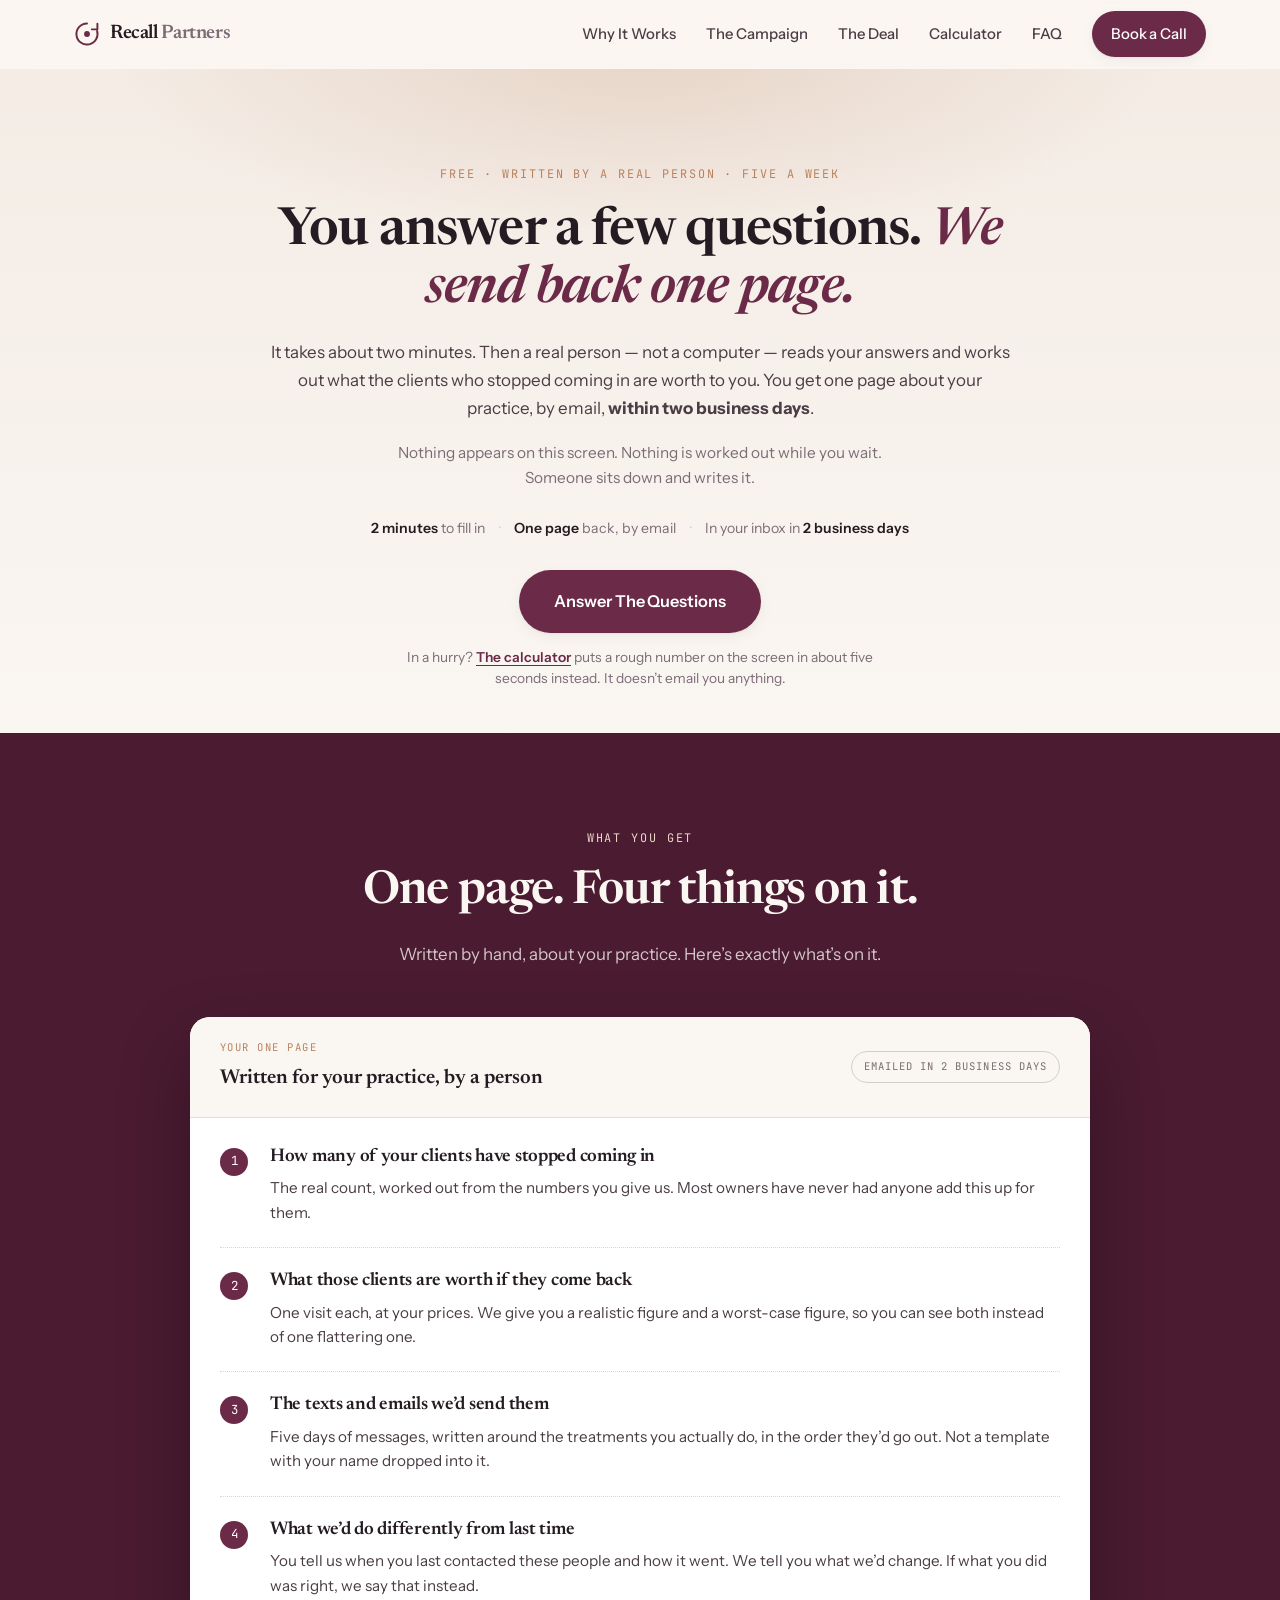
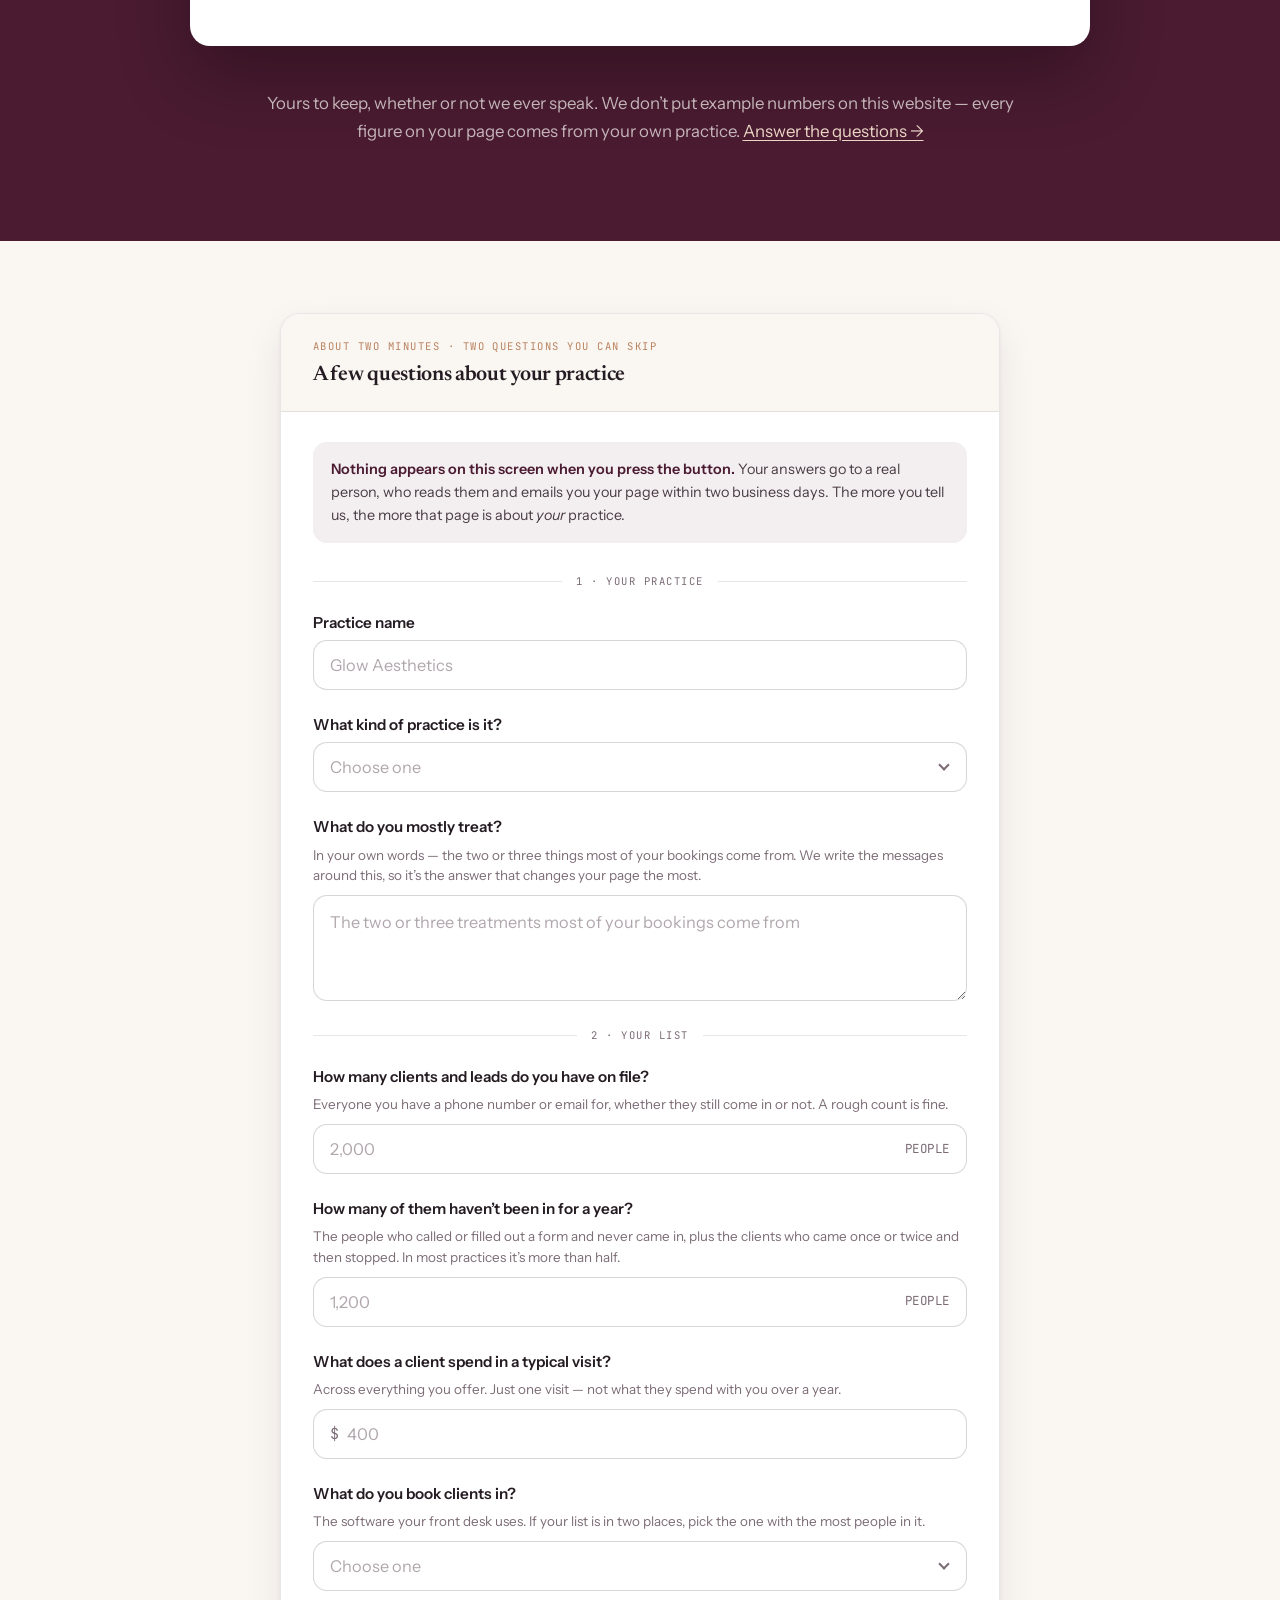
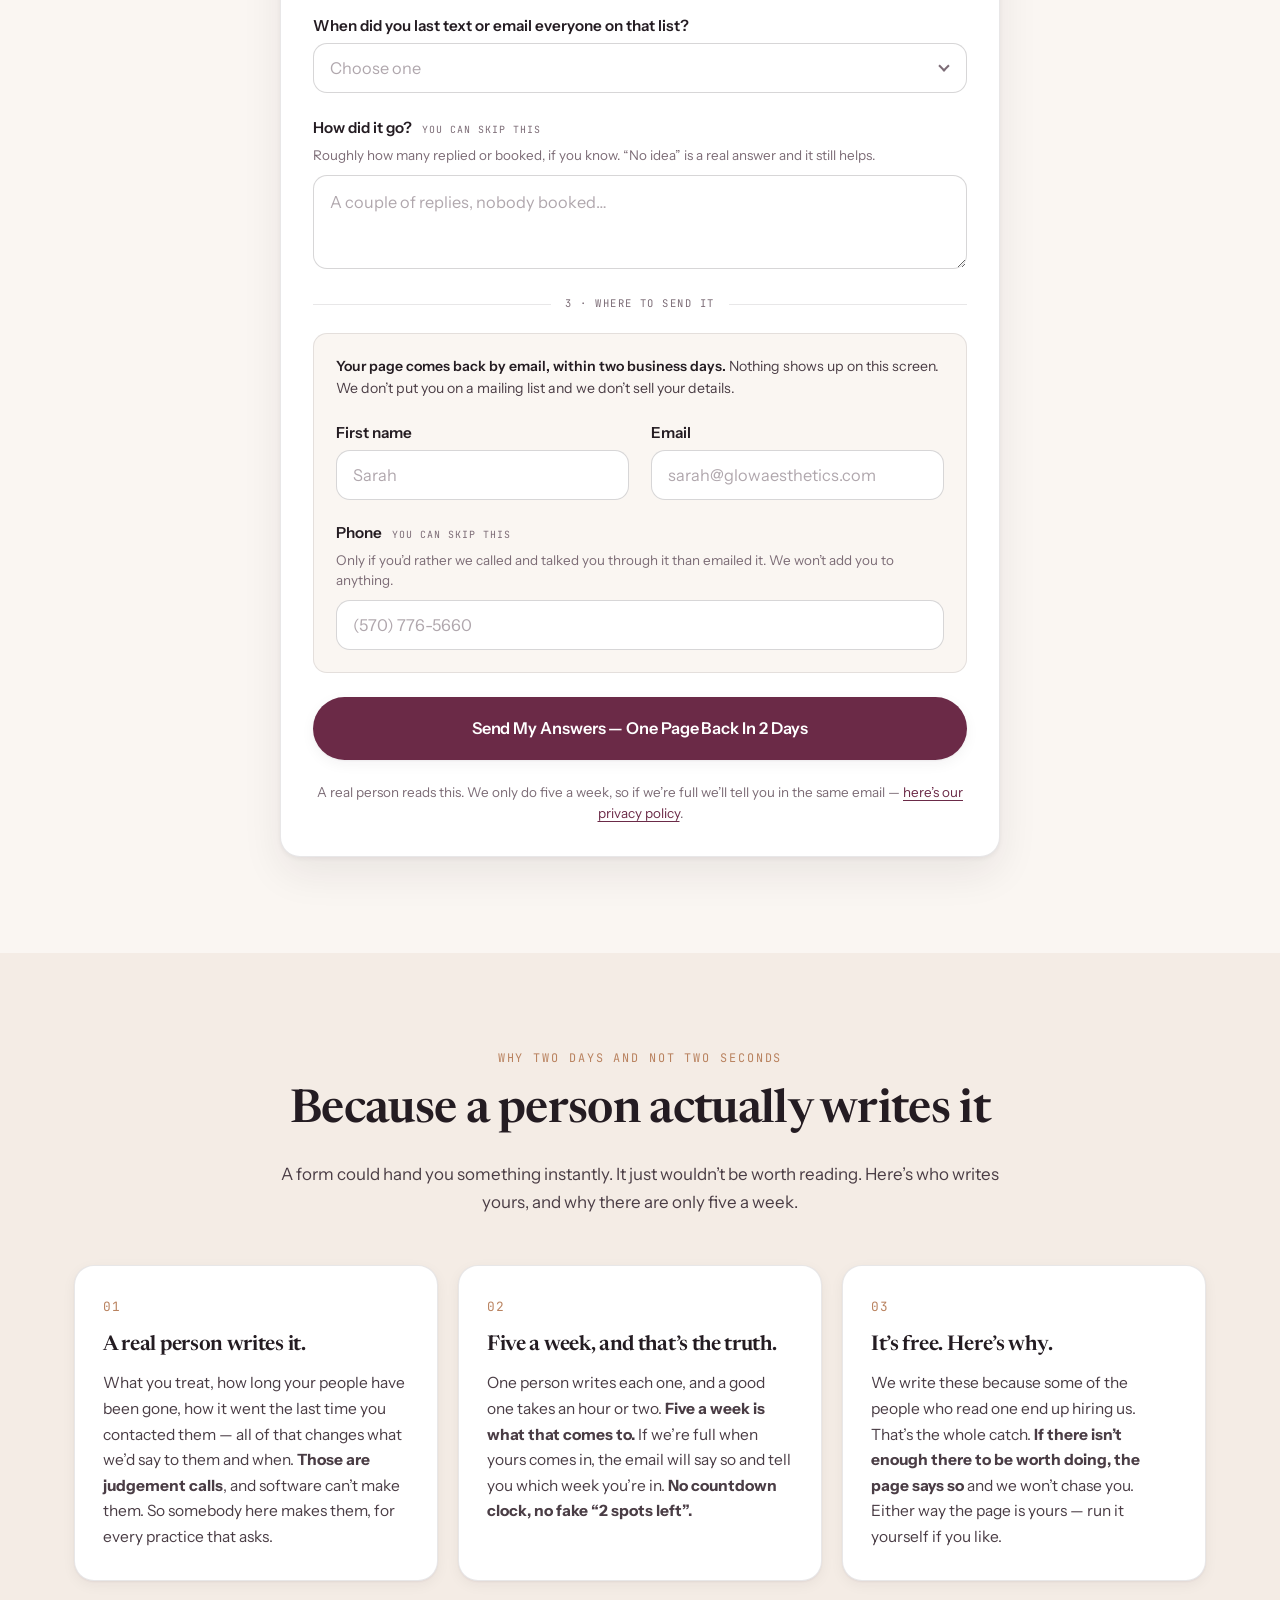
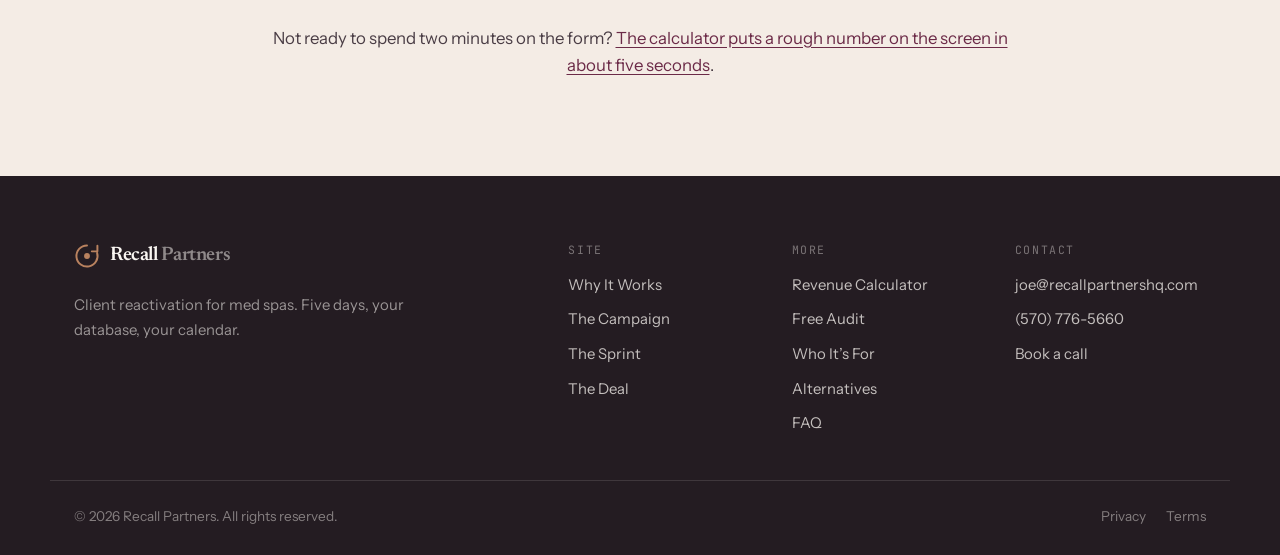
==== commit 44da266f: "Rewrite /audit in plain language; replace the blanks mock-up The "what you get" panel was a mock-up " ====
--- a/audit/index.html
+++ b/audit/index.html
@@ -8,7 +8,7 @@
 <link rel="preconnect" href="https://www.googletagmanager.com">
 <script src="../assets/analytics.js"></script>
 <title>Free Quiet Client Audit | Recall Partners</title>
-<meta name="description" content="Send us your numbers and a person builds you a one-page breakdown by hand — what your quiet clients are worth and what the five days would look like for your treatments. In your inbox within two business days. Nothing appears on the screen.">
+<meta name="description" content="Answer a few questions about your practice. A real person works out what the clients who stopped coming in are worth and emails you one page about it, within two business days. Nothing appears on the screen.">
 <meta name="robots" content="index, follow">
 <meta name="theme-color" content="#FAF6F2">
 
@@ -16,7 +16,7 @@
 <meta property="og:type" content="website">
 <meta property="og:site_name" content="Recall Partners">
 <meta property="og:title" content="Free Quiet Client Audit | Recall Partners">
-<meta property="og:description" content="A person reads your numbers and hand-builds a one-page breakdown of what your quiet clients are worth. In your inbox within two business days.">
+<meta property="og:description" content="A real person works out what the clients who stopped coming in are worth and emails you one page about it. Within two business days.">
 <meta property="og:url" content="https://recallpartnershq.com/audit/">
 <meta property="og:image" content="https://recallpartnershq.com/assets/brand/og-image.png">
 <meta property="og:image:width" content="1200">
@@ -25,7 +25,7 @@
 <meta property="og:locale" content="en_US">
 <meta name="twitter:card" content="summary_large_image">
 <meta name="twitter:title" content="Free Quiet Client Audit | Recall Partners">
-<meta name="twitter:description" content="A person reads your numbers and hand-builds a one-page breakdown. In your inbox within two business days.">
+<meta name="twitter:description" content="A real person works out what your old clients are worth and emails you one page. Within two business days.">
 <meta name="twitter:image" content="https://recallpartnershq.com/assets/brand/og-image.png">
 
 <link rel="icon" href="../assets/brand/favicon.svg" type="image/svg+xml">
@@ -47,7 +47,7 @@
   "@id": "https://recallpartnershq.com/audit/#webpage",
   "url": "https://recallpartnershq.com/audit/",
   "name": "Free Quiet Client Audit | Recall Partners",
-  "description": "A person reads your numbers and hand-builds a one-page breakdown of what your quiet clients are worth and what a five-day campaign would look like for your practice. Delivered by email within two business days.",
+  "description": "A real person reads your answers, works out what the clients who stopped coming in are worth, and emails you one page about your practice within two business days.",
   "inLanguage": "en-US",
   "isPartOf": { "@id": "https://recallpartnershq.com/#website" },
   "about": { "@id": "https://recallpartnershq.com/#organization" }
@@ -102,31 +102,33 @@
 <header class="tool-hero">
   <div class="tool-hero__glow" aria-hidden="true"></div>
   <div class="container tool-hero__inner">
-    <div class="eyebrow">Free &middot; Built By Hand &middot; Five A Week</div>
+    <div class="eyebrow">Free &middot; Written By A Real Person &middot; Five A Week</div>
     <h1>
-      Send us your numbers. We&rsquo;ll send back
-      <span class="accent-serif">what your quiet clients are worth.</span>
+      You answer a few questions.
+      <span class="accent-serif">We send back one page.</span>
     </h1>
     <p class="lede">
-      This one isn&rsquo;t a calculator and nothing appears on this screen. You fill in the
-      form, a person here goes through your numbers by hand, and a one-page breakdown lands
-      in your inbox <b>within two business days</b> &mdash; what you&rsquo;re leaving on the
-      table, and what the five days would actually look like for your treatments and your
-      clients.
+      It takes about two minutes. Then a real person &mdash; not a computer &mdash; reads
+      your answers and works out what the clients who stopped coming in are worth to you.
+      You get one page about your practice, by email, <b>within two business days</b>.
+    </p>
+    <p class="lede tool-hero__lede2">
+      Nothing appears on this screen. Nothing is worked out while you wait. Someone sits
+      down and writes it.
     </p>
     <div class="tool-hero__stats">
-      <span><b>One page</b>, written for your practice</span>
+      <span><b>2 minutes</b> to fill in</span>
       <span class="dot">&middot;</span>
-      <span>In your inbox in <b>two business days</b></span>
+      <span><b>One page</b> back, by email</span>
       <span class="dot">&middot;</span>
-      <span><b>Nothing</b> shows up on this screen</span>
+      <span>In your inbox in <b>2 business days</b></span>
     </div>
     <div class="tool-hero__cta">
-      <a class="btn btn--primary btn--lg" href="#start" data-cta="audit-start">Send My Numbers</a>
+      <a class="btn btn--primary btn--lg" href="#start" data-cta="audit-start">Answer The Questions</a>
       <p class="tool-hero__ctanote">
-        Want a rough number in the next five seconds instead?
-        <a href="../calculator/" data-cta="audit-calculator-hero">Use the calculator</a> &mdash;
-        that one puts the figure straight on the screen and never emails you anything.
+        In a hurry? <a href="../calculator/" data-cta="audit-calculator-hero">The calculator</a>
+        puts a rough number on the screen in about five seconds instead. It doesn&rsquo;t
+        email you anything.
       </p>
     </div>
   </div>
@@ -134,88 +136,88 @@
 
 <!-- ============================================================
      WHAT YOU GET
-     The structure of the one-pager, with every figure rendered as a
-     labelled blank. Same rule as the #report section on the
-     homepage: DO NOT fill these blanks in with example figures. A
-     reader takes sample numbers for real ones. Show the shape of the
-     deliverable, never invent a result.
+     Four things, in the words an owner would use, one sentence each.
+
+     This started life as a mock-up of the one page with every figure
+     shown as a labelled blank. It tested badly: the owner it was
+     written for read it and could not tell what any of it meant. A
+     document full of blanks asks the reader to imagine a document.
+     Four plain sentences just tell her.
+
+     The rule that survived: NO EXAMPLE FIGURES ANYWHERE. Every number
+     on the real page is hers, and a sample number here would be read
+     as a real result. Say what each item is; never invent one.
      ============================================================ -->
 <section class="section report" id="whatyouget">
   <div class="container">
     <div class="section__head narrow reveal">
-      <div class="eyebrow">The Deliverable</div>
-      <h2>The one page you get back</h2>
+      <div class="eyebrow">What You Get</div>
+      <h2>One page. Four things on it.</h2>
       <p class="lede">
-        This is the actual structure of it. The figures are blank because they&rsquo;re yours
-        &mdash; we don&rsquo;t publish other people&rsquo;s numbers, and we&rsquo;re not going
-        to make any up to fill a web page.
+        Written by hand, about your practice. Here&rsquo;s exactly what&rsquo;s on it.
       </p>
     </div>
 
     <div class="repdoc reveal">
       <div class="repdoc__head">
         <div>
-          <div class="repdoc__kicker">Quiet Client Audit</div>
-          <b class="repdoc__title">Your practice &mdash; one page, built by hand</b>
+          <div class="repdoc__kicker">Your one page</div>
+          <b class="repdoc__title">Written for your practice, by a person</b>
         </div>
         <span class="repdoc__stamp">Emailed in 2 business days</span>
       </div>
 
-      <div class="repdoc__body">
-        <section class="repblock">
-          <h3>What&rsquo;s actually sitting in your list</h3>
-          <ul class="repline">
-            <li><span>People on your list</span><i>your number</i></li>
-            <li><span>How many haven&rsquo;t been in for a year</span><i>your number</i></li>
-            <li><span>What share of your list that is</span><i>your number</i></li>
-            <li><span>What one visit is worth to you</span><i>your number</i></li>
-          </ul>
-        </section>
-
-        <section class="repblock">
-          <h3>What it&rsquo;s worth if you go and get it</h3>
-          <ul class="repline">
-            <li><span>Appointments we&rsquo;d aim to book</span><i>your number</i></li>
-            <li><span>What those visits come to</span><i>your number</i></li>
-            <li><span>The worst case, so you see the floor</span><i>your number</i></li>
-            <li><span>The ceiling, and why nobody hits it</span><i>your number</i></li>
-          </ul>
-        </section>
-
-        <section class="repblock">
-          <h3>The five days, written round what you treat</h3>
-          <p class="repblock__note">
-            Day by day, in the order they&rsquo;d go out, shaped by the treatments most of your
-            bookings come from and by which of your quiet clients are likeliest to answer.
-            Written for your mix &mdash; not lifted off a shelf.
-          </p>
-          <div class="repquotes" aria-hidden="true">
-            <span class="repquote"></span>
-            <span class="repquote repquote--short"></span>
-            <span class="repquote"></span>
-            <span class="repquote repquote--short"></span>
-            <span class="repquote"></span>
-          </div>
-        </section>
-
-        <section class="repblock">
-          <h3>What we&rsquo;d do differently from your last one</h3>
-          <p class="repblock__note">
-            You tell us when you last messaged that list and what came of it. We tell you what
-            we&rsquo;d change. If what you did was right, the page says that instead.
-          </p>
-          <ul class="repfiles">
-            <li>What we&rsquo;d change about the timing</li>
-            <li>What we&rsquo;d change about the message</li>
-            <li>Who we&rsquo;d leave out, and why</li>
-            <li>What to run yourself if you never call us</li>
-          </ul>
-        </section>
+      <div class="auditwhat">
+        <div class="auditwhat__item">
+          <span class="auditwhat__n" aria-hidden="true">1</span>
+          <div>
+            <h3>How many of your clients have stopped coming in</h3>
+            <p>
+              The real count, worked out from the numbers you give us. Most owners have never
+              had anyone add this up for them.
+            </p>
+          </div>
+        </div>
+
+        <div class="auditwhat__item">
+          <span class="auditwhat__n" aria-hidden="true">2</span>
+          <div>
+            <h3>What those clients are worth if they come back</h3>
+            <p>
+              One visit each, at your prices. We give you a realistic figure and a
+              worst-case figure, so you can see both instead of one flattering one.
+            </p>
+          </div>
+        </div>
+
+        <div class="auditwhat__item">
+          <span class="auditwhat__n" aria-hidden="true">3</span>
+          <div>
+            <h3>The texts and emails we&rsquo;d send them</h3>
+            <p>
+              Five days of messages, written around the treatments you actually do, in the
+              order they&rsquo;d go out. Not a template with your name dropped into it.
+            </p>
+          </div>
+        </div>
+
+        <div class="auditwhat__item">
+          <span class="auditwhat__n" aria-hidden="true">4</span>
+          <div>
+            <h3>What we&rsquo;d do differently from last time</h3>
+            <p>
+              You tell us when you last contacted these people and how it went. We tell you
+              what we&rsquo;d change. If what you did was right, we say that instead.
+            </p>
+          </div>
+        </div>
       </div>
     </div>
 
     <p class="section__kicker reveal report__kicker">
-      <a href="#start" data-cta="audit-start-preview">Send your numbers and get yours &rarr;</a>
+      Yours to keep, whether or not we ever speak. We don&rsquo;t put example numbers on this
+      website &mdash; every figure on your page comes from your own practice.
+      <a href="#start" data-cta="audit-start-preview">Answer the questions &rarr;</a>
     </p>
   </div>
 </section>
@@ -238,8 +240,8 @@
         <!-- ---------- STATE 1: FORM ---------- -->
         <div class="toolstate" id="auditFormState">
           <div class="toolpanel__head">
-            <div class="toolpanel__step">About two minutes &middot; Two optional questions</div>
-            <div class="toolpanel__title">Tell us what we&rsquo;d be looking at</div>
+            <div class="toolpanel__step">About two minutes &middot; Two questions you can skip</div>
+            <div class="toolpanel__title">A few questions about your practice</div>
           </div>
 
           <div class="toolpanel__body">
@@ -247,18 +249,17 @@
             <!-- Surfaced by audit.js only when the send fails. -->
             <div class="auditerr" id="auditError" role="alert" hidden>
               <b>That didn&rsquo;t send.</b>
-              <span>Nothing reached us, so nothing is being built. Your answers are still in
-              the form below &mdash; press the button again. If it fails twice, email
+              <span>Nothing reached us, so nobody is writing your page. Your answers are still
+              in the form below &mdash; press the button again. If it fails twice, email
               <a href="mailto:joe@recallpartnershq.com">joe@recallpartnershq.com</a> or call
-              <a href="tel:+15707765660">(570) 776-5660</a> and we&rsquo;ll take your numbers
+              <a href="tel:+15707765660">(570) 776-5660</a> and we&rsquo;ll take your answers
               that way.</span>
             </div>
 
             <p class="auditintro">
               <b>Nothing appears on this screen when you press the button.</b> Your answers go
-              to a person, who reads them, builds your one-pager by hand and emails it to you
-              within two business days. The more of this you fill in, the more the page is
-              about your practice instead of practices in general.
+              to a real person, who reads them and emails you your page within two business
+              days. The more you tell us, the more that page is about <i>your</i> practice.
             </p>
 
             <form class="toolform" id="auditForm" novalidate>
@@ -294,8 +295,8 @@
               <div class="field" id="fTreats">
                 <label class="field__label" for="treats">What do you mostly treat?</label>
                 <span class="field__hint">In your own words &mdash; the two or three things most
-                of your bookings come from. This is what shapes the messages, so it&rsquo;s the
-                answer that changes your one-pager the most.</span>
+                of your bookings come from. We write the messages around this, so it&rsquo;s the
+                answer that changes your page the most.</span>
                 <div class="field__wrap">
                   <textarea id="treats" name="treats" rows="3" autocomplete="off"
                             placeholder="The two or three treatments most of your bookings come from"
@@ -344,9 +345,9 @@
               </div>
 
               <div class="field" id="fSoftware">
-                <label class="field__label" for="software">Where does that list live?</label>
-                <span class="field__hint">Whatever your front desk books in. If it&rsquo;s in two
-                places, pick the one with the most people in it.</span>
+                <label class="field__label" for="software">What do you book clients in?</label>
+                <span class="field__hint">The software your front desk uses. If your list is in
+                two places, pick the one with the most people in it.</span>
                 <div class="field__wrap field__wrap--select">
                   <select id="software" name="software" aria-describedby="eSoftware" required>
                     <option value="" selected disabled>Choose one</option>
@@ -367,7 +368,7 @@
               </div>
 
               <div class="field" id="fLast">
-                <label class="field__label" for="lastsent">When did you last message that whole list?</label>
+                <label class="field__label" for="lastsent">When did you last text or email everyone on that list?</label>
                 <div class="field__wrap field__wrap--select">
                   <select id="lastsent" name="lastsent" aria-describedby="eLast" required>
                     <option value="" selected disabled>Choose one</option>
@@ -383,11 +384,11 @@
 
               <div class="field" id="fResult">
                 <label class="field__label" for="lastresult">
-                  What happened when you did?
-                  <span class="field__opt">Optional</span>
+                  How did it go?
+                  <span class="field__opt">You can skip this</span>
                 </label>
                 <span class="field__hint">Roughly how many replied or booked, if you know.
-                &ldquo;No idea&rdquo; is a real answer and it still tells us something.</span>
+                &ldquo;No idea&rdquo; is a real answer and it still helps.</span>
                 <div class="field__wrap">
                   <textarea id="lastresult" name="lastresult" rows="2" autocomplete="off"
                             placeholder="A couple of replies, nobody booked&hellip;"></textarea>
@@ -398,9 +399,9 @@
 
               <div class="toolform__box">
                 <p class="toolform__boxnote">
-                  <b>The one-pager comes back by email, within two business days.</b> Nothing is
-                  computed on this page. We don&rsquo;t put you on a mailing list and we
-                  don&rsquo;t sell your details.
+                  <b>Your page comes back by email, within two business days.</b> Nothing shows
+                  up on this screen. We don&rsquo;t put you on a mailing list and we don&rsquo;t
+                  sell your details.
                 </p>
 
                 <div class="toolform__row">
@@ -426,10 +427,10 @@
                 <div class="field" id="fPhone">
                   <label class="field__label" for="phone">
                     Phone
-                    <span class="field__opt">Optional</span>
+                    <span class="field__opt">You can skip this</span>
                   </label>
-                  <span class="field__hint">Only if you&rsquo;d rather we talked you through it
-                  than emailed it. We won&rsquo;t text you a campaign.</span>
+                  <span class="field__hint">Only if you&rsquo;d rather we called and talked you
+                  through it than emailed it. We won&rsquo;t add you to anything.</span>
                   <div class="field__wrap">
                     <input id="phone" name="phone" type="tel" autocomplete="tel"
                            placeholder="(570) 776-5660" aria-describedby="ePhone">
@@ -446,12 +447,12 @@
 
               <button class="btn btn--primary btn--lg toolform__submit" type="submit" id="auditSubmit"
                       data-cta="audit-submit">
-                Send My Numbers &mdash; One Page Back In 2 Days
+                Send My Answers &mdash; One Page Back In 2 Days
               </button>
 
               <p class="toolform__note" id="auditFormNote">
-                A person reads this, not a machine. We do five a week, so if we&rsquo;re full
-                we&rsquo;ll say so in the same email &mdash;
+                A real person reads this. We only do five a week, so if we&rsquo;re full
+                we&rsquo;ll tell you in the same email &mdash;
                 <a href="../privacy.html">here&rsquo;s our privacy policy</a>.
               </p>
             </form>
@@ -462,7 +463,7 @@
         <div class="toolstate" id="auditLoadState" hidden>
           <div class="toolload">
             <div class="toolload__ring" aria-hidden="true"></div>
-            <h2 class="toolload__title">Sending your numbers&hellip;</h2>
+            <h2 class="toolload__title">Sending your answers&hellip;</h2>
             <p class="toolload__msg" id="auditLoadMsg" role="status" aria-live="polite">
               Packing up your answers&hellip;
             </p>
@@ -479,10 +480,10 @@
 
           <div class="auditdone__hero">
             <div class="auditdone__eyebrow">Sent &middot; Nothing else to do</div>
-            <h2 class="auditdone__title" id="doneTitle">Your numbers are with us.</h2>
+            <h2 class="auditdone__title" id="doneTitle">We&rsquo;ve got your answers.</h2>
             <p class="auditdone__sub" id="doneSub">
-              A person reads them, builds your one-pager by hand, and emails it to you within
-              two business days.
+              A real person reads them, writes your page, and emails it to you within two
+              business days.
             </p>
 
             <div class="auditdone__cta">
@@ -493,9 +494,9 @@
                  data-cal-config='{"layout":"month_view","useSlotsViewOnSmallScreen":"true"}'
                  data-cta="audit-booking">Book the Call &mdash; Don&rsquo;t Wait for the Email</a>
               <p class="auditdone__ctanote">
-                15 minutes, free. Book one now and we&rsquo;ll walk through your audit live on
-                the call instead of you reading it on your own. You don&rsquo;t have to wait the
-                two days to do it.
+                15 minutes, free. If you book one, we&rsquo;ll go through your page together on
+                the call instead of you reading it on your own. You don&rsquo;t have to wait
+                the two days to book it.
               </p>
             </div>
           </div>
@@ -504,33 +505,33 @@
 
             <!-- Her own answers, read back. Written by JS with textContent. -->
             <div class="auditecho">
-              <div class="auditecho__title">What you just sent us</div>
+              <div class="auditecho__title">What you told us</div>
               <ul class="auditecho__list" id="echoList"></ul>
               <p class="auditecho__fix">
-                Got something wrong? <button type="button" id="auditRedo">Fill it in again</button>
-                &mdash; or just reply to the email when it lands.
+                Something wrong? <button type="button" id="auditRedo">Fill it in again</button>
+                &mdash; or just reply to the email when it arrives.
               </p>
             </div>
 
-            <!-- What happens between now and the one-pager arriving. -->
+            <!-- What happens between now and the page arriving. -->
             <div class="toolnext">
               <div class="toolnext__title" id="nextTitle">What happens now</div>
-              <p class="toolnext__sub">Three things, and two of them are ours.</p>
+              <p class="toolnext__sub">Three steps. You&rsquo;ve done the only one that&rsquo;s yours.</p>
 
               <div class="toolnext__list">
                 <div class="toolnext__item">
                   <span class="toolnext__n" aria-hidden="true">1</span>
                   <div>
-                    <b>A person reads your numbers</b>
-                    <span>Not a generator, and not a template with your practice name dropped
-                    into it. Joe goes through what you sent and works out what your quiet
-                    clients are actually worth.</span>
+                    <b>A real person reads your answers</b>
+                    <span>Not a computer, and not a template with your practice name dropped
+                    into it. Joe goes through what you sent and works out what the clients who
+                    stopped coming in are worth to you.</span>
                   </div>
                 </div>
                 <div class="toolnext__item">
                   <span class="toolnext__n" aria-hidden="true">2</span>
                   <div>
-                    <b>Your one page gets written by hand</b>
+                    <b>Your page gets written</b>
                     <span id="nextStep2">The figures, the five days written round what you treat,
                     and what we&rsquo;d change about the last message you sent that list.</span>
                   </div>
@@ -538,10 +539,9 @@
                 <div class="toolnext__item">
                   <span class="toolnext__n" aria-hidden="true">3</span>
                   <div>
-                    <b>It lands in your inbox within two business days</b>
-                    <span id="nextStep3">Yours to keep, whether or not you ever talk to us. If
-                    your list isn&rsquo;t worth running a campaign against, the page will say
-                    so.</span>
+                    <b>It arrives in your inbox within two business days</b>
+                    <span id="nextStep3">Yours to keep, whether or not we ever speak. If
+                    there isn&rsquo;t enough there to be worth doing, the page will say so.</span>
                   </div>
                 </div>
               </div>
@@ -549,16 +549,16 @@
 
             <p class="toolcross">
               <b>Don&rsquo;t want to wait two days for a number?</b>
-              The calculator gives you a rough one in about five seconds, on the screen, without
-              emailing you anything. It&rsquo;s the shallow version of what a person is now
-              building for you.
+              The calculator gives you a rough one in about five seconds, on the screen. It uses
+              three of the answers you just gave us and does the sums itself &mdash; a rougher
+              version of what a person is now writing for you.
               <a href="../calculator/" data-cta="audit-calculator">Use the calculator &rarr;</a>
             </p>
 
             <p class="auditdone__foot" id="doneFoot">
-              If nothing has landed in two business days, check your spam folder, then email
+              If nothing has arrived in two business days, check your spam folder, then email
               <a href="mailto:joe@recallpartnershq.com">joe@recallpartnershq.com</a> and
-              we&rsquo;ll resend it.
+              we&rsquo;ll send it again.
             </p>
 
           </div>
@@ -581,49 +581,49 @@
       <div class="eyebrow">Why Two Days And Not Two Seconds</div>
       <h2>Because a person actually writes it</h2>
       <p class="lede">
-        There&rsquo;s no version of this that a form could spit back at you instantly and still
-        be worth reading. Here&rsquo;s exactly what you&rsquo;re getting, and what it costs us.
+        A form could hand you something instantly. It just wouldn&rsquo;t be worth reading.
+        Here&rsquo;s who writes yours, and why there are only five a week.
       </p>
     </div>
 
     <div class="grid grid--3">
       <article class="card card--num reveal">
         <div class="card__num">01</div>
-        <h3>A person reads it, not a generator.</h3>
+        <h3>A real person writes it.</h3>
         <p>
-          Your treatments, your software, how long your people have been gone and what happened
-          the last time you messaged them &mdash; all of that changes what we&rsquo;d write and
-          when we&rsquo;d send it. <b>That&rsquo;s a judgement call</b>, and a form can&rsquo;t
-          make it. So one gets made by hand for every practice that asks.
+          What you treat, how long your people have been gone, how it went the last time you
+          contacted them &mdash; all of that changes what we&rsquo;d say to them and when.
+          <b>Those are judgement calls</b>, and software can&rsquo;t make them. So somebody
+          here makes them, for every practice that asks.
         </p>
       </article>
 
       <article class="card card--num reveal">
         <div class="card__num">02</div>
-        <h3>Five a week. That&rsquo;s the honest number.</h3>
+        <h3>Five a week, and that&rsquo;s the truth.</h3>
         <p>
-          One person builds each one, and a good one takes an hour or two. <b>Five a week is
-          what that comes to.</b> If we&rsquo;re full when yours arrives, your email will say
-          so and tell you which week you&rsquo;re in &mdash; we&rsquo;re not going to sit you
-          behind a countdown clock.
+          One person writes each one, and a good one takes an hour or two. <b>Five a week is
+          what that comes to.</b> If we&rsquo;re full when yours comes in, the email will say
+          so and tell you which week you&rsquo;re in. <b>No countdown clock, no fake
+          &ldquo;2 spots left&rdquo;.</b>
         </p>
       </article>
 
       <article class="card card--num reveal">
         <div class="card__num">03</div>
-        <h3>It&rsquo;s free, and here&rsquo;s the catch.</h3>
+        <h3>It&rsquo;s free. Here&rsquo;s why.</h3>
         <p>
-          There isn&rsquo;t a hidden one. We build these because the conversations that come out
-          of them are how we get work. <b>If the numbers aren&rsquo;t there, the page says so</b>
-          and we won&rsquo;t chase you for a call. Either way the one page is yours to keep and
-          run yourself.
+          We write these because some of the people who read one end up hiring us. That&rsquo;s
+          the whole catch. <b>If there isn&rsquo;t enough there to be worth doing, the page says
+          so</b> and we won&rsquo;t chase you. Either way the page is yours &mdash; run it
+          yourself if you like.
         </p>
       </article>
     </div>
 
     <p class="section__kicker reveal">
-      Want a rough figure before you commit two minutes to the form?
-      <a href="../calculator/" data-cta="audit-calculator-how">The calculator puts one on the screen in about five seconds</a>.
+      Not ready to spend two minutes on the form?
+      <a href="../calculator/" data-cta="audit-calculator-how">The calculator puts a rough number on the screen in about five seconds</a>.
     </p>
   </div>
 </section>
--- a/assets/styles.css
+++ b/assets/styles.css
@@ -561,6 +561,10 @@
 .report h2 { color: var(--cream); }
 .report .eyebrow { color: var(--rose-soft); }
 .report .lede { color: rgba(250, 246, 242, .78); }
+/* The homepage's kicker here is a bare link, so it never needed a body
+   colour. /audit puts a sentence around the link, and --muted on deep
+   plum is unreadable -- both halves get set. */
+.report__kicker { color: rgba(250, 246, 242, .7); }
 .report__kicker a { color: var(--rose-soft); }
 
 .repdoc {
@@ -1724,6 +1728,15 @@
    it needs its top padding back. */
 .tool-section--spaced { padding-top: 72px; }
 
+/* Second hero paragraph: the "nothing happens on this screen" line,
+   held apart from the lede so it lands as its own beat. */
+.tool-hero__lede2 {
+  margin: 14px auto 0;
+  font-size: .96rem;
+  color: var(--muted);
+  max-width: 54ch;
+}
+
 .tool-hero__cta { margin-top: 30px; }
 .tool-hero__ctanote {
   margin: 14px auto 0;
@@ -1819,6 +1832,46 @@
 }
 .auditdone__foot a { color: var(--plum); text-underline-offset: 3px; }
 
+/* ---------- What you get ----------
+   Four numbered plain-English items inside the page-shaped .repdoc
+   frame from the homepage. This replaced a mock-up of the one page
+   with every figure shown as a labelled blank: it looked the part but
+   the owner it was written for could not tell what any of it meant. A
+   page of blanks asks the reader to picture a document; four sentences
+   just tell her. Same rule stands either way -- no example figures. */
+.auditwhat { padding: 6px 30px 26px; }
+.auditwhat__item {
+  display: grid;
+  grid-template-columns: 34px minmax(0, 1fr);
+  gap: 0 16px;
+  align-items: start;
+  padding: 22px 0;
+  border-bottom: 1px dotted var(--line-strong);
+}
+.auditwhat__item:last-child { border-bottom: 0; }
+.auditwhat__n {
+  width: 28px; height: 28px;
+  display: grid; place-items: center;
+  border-radius: 50%;
+  background: var(--plum);
+  color: #fff;
+  font-family: var(--font-mono);
+  font-size: .78rem;
+  margin-top: 2px;
+}
+.auditwhat__item h3 {
+  font-size: 1.14rem;
+  font-variation-settings: "opsz" 28;
+  line-height: 1.3;
+  margin: 0;
+}
+.auditwhat__item p {
+  margin: 7px 0 0;
+  font-size: .95rem;
+  color: var(--ink-2);
+  line-height: 1.6;
+}
+
 /* ---------- Her answers, read back ---------- */
 .auditecho {
   border: 1px solid var(--line);
@@ -1873,6 +1926,9 @@
   .tool-section--spaced { padding-top: 56px; }
   .auditdone__hero { padding: 32px 22px 30px; }
   .auditdone__body { padding: 26px 22px 28px; }
+  .auditwhat { padding: 4px 22px 20px; }
+  .auditwhat__item { padding: 18px 0; gap: 0 13px; grid-template-columns: 28px minmax(0, 1fr); }
+  .auditwhat__item h3 { font-size: 1.06rem; }
   .auditecho { padding: 18px 20px; }
   /* Label above value once there is no room for two columns. */
   .auditecho__list li { display: grid; gap: 2px; }
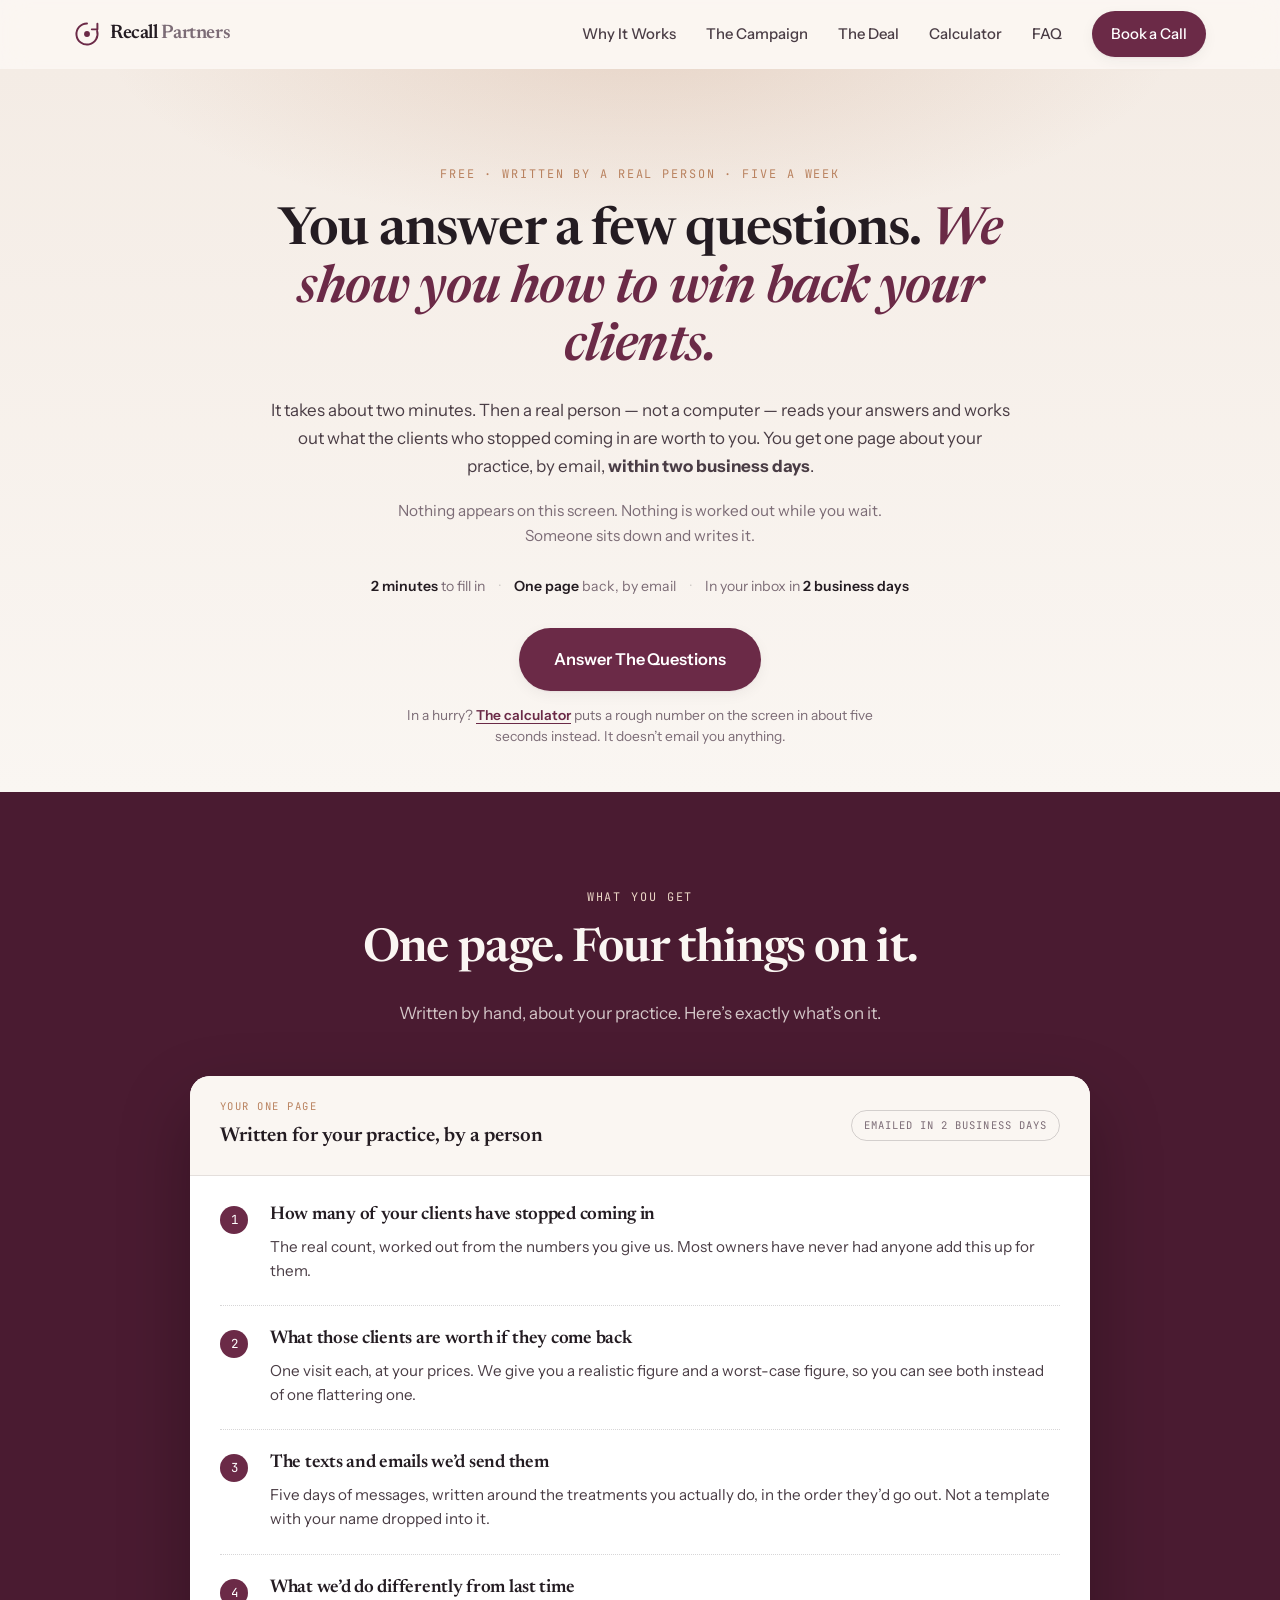
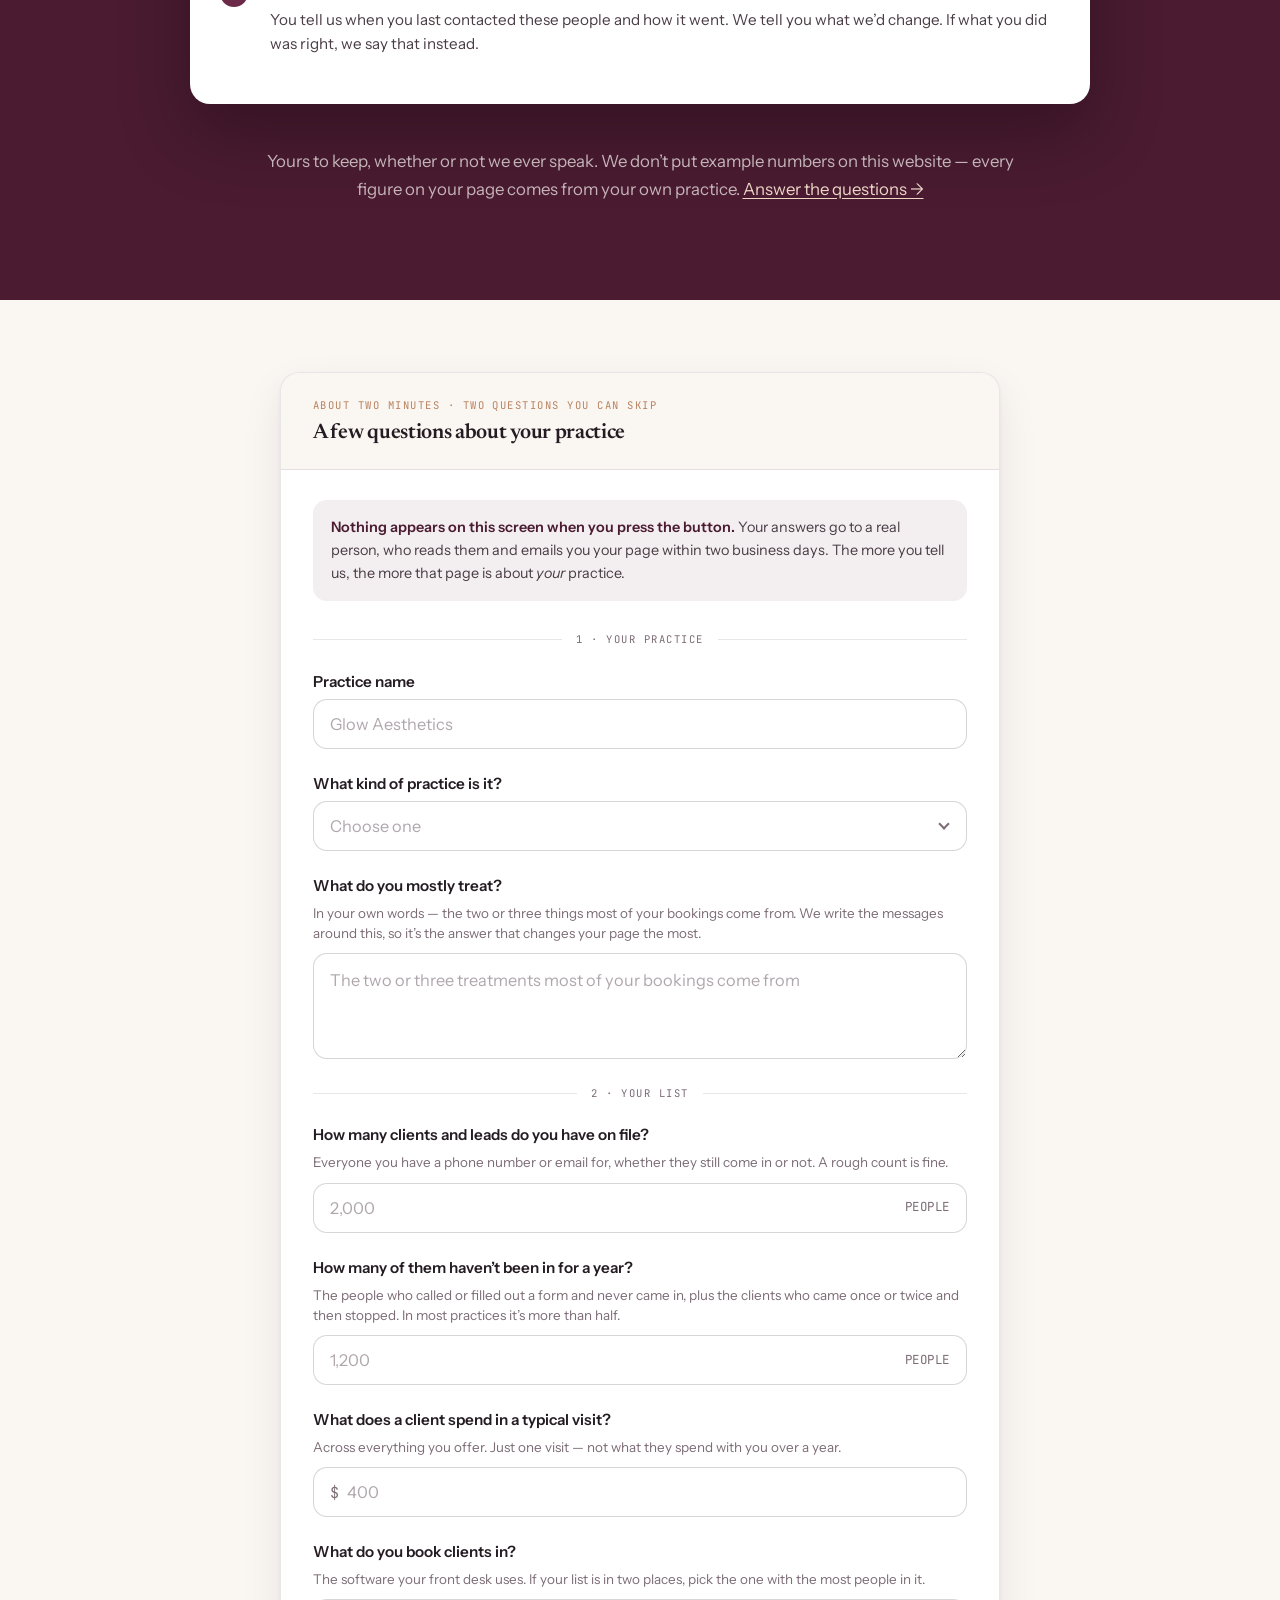
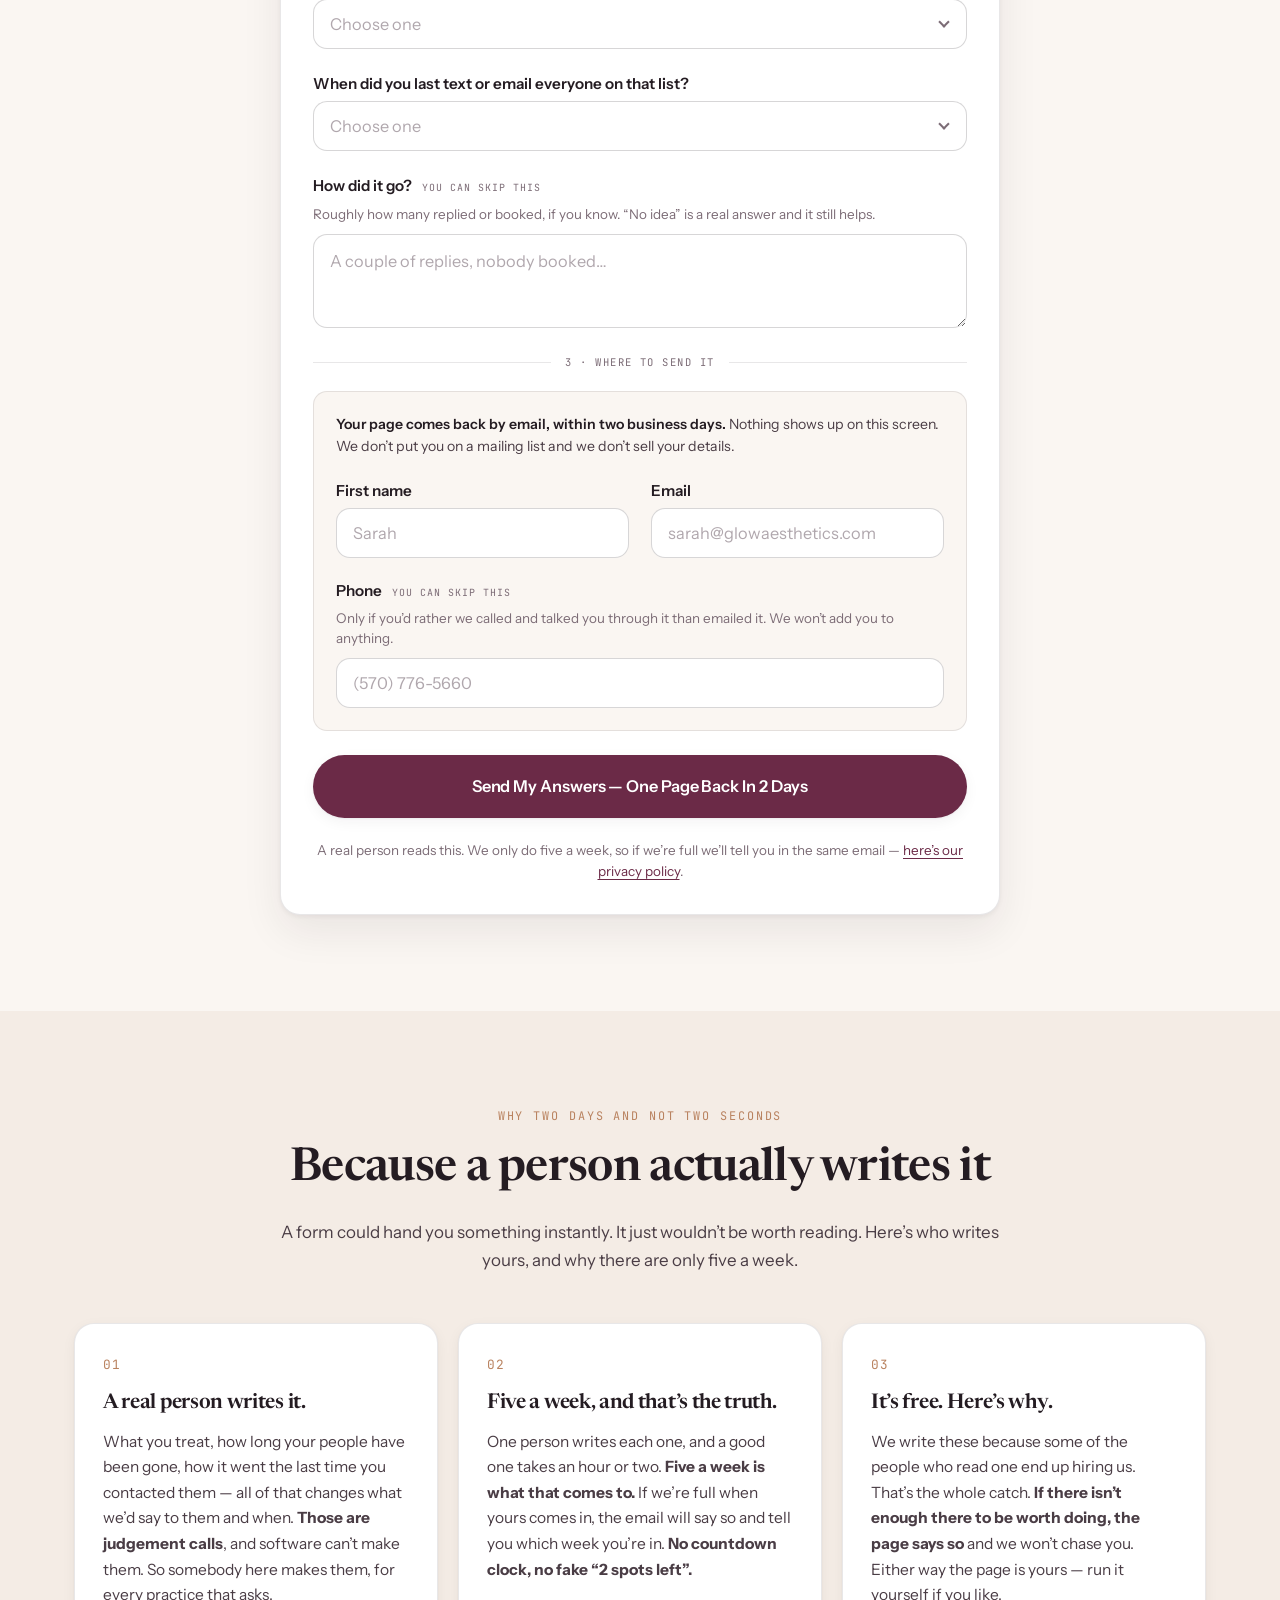
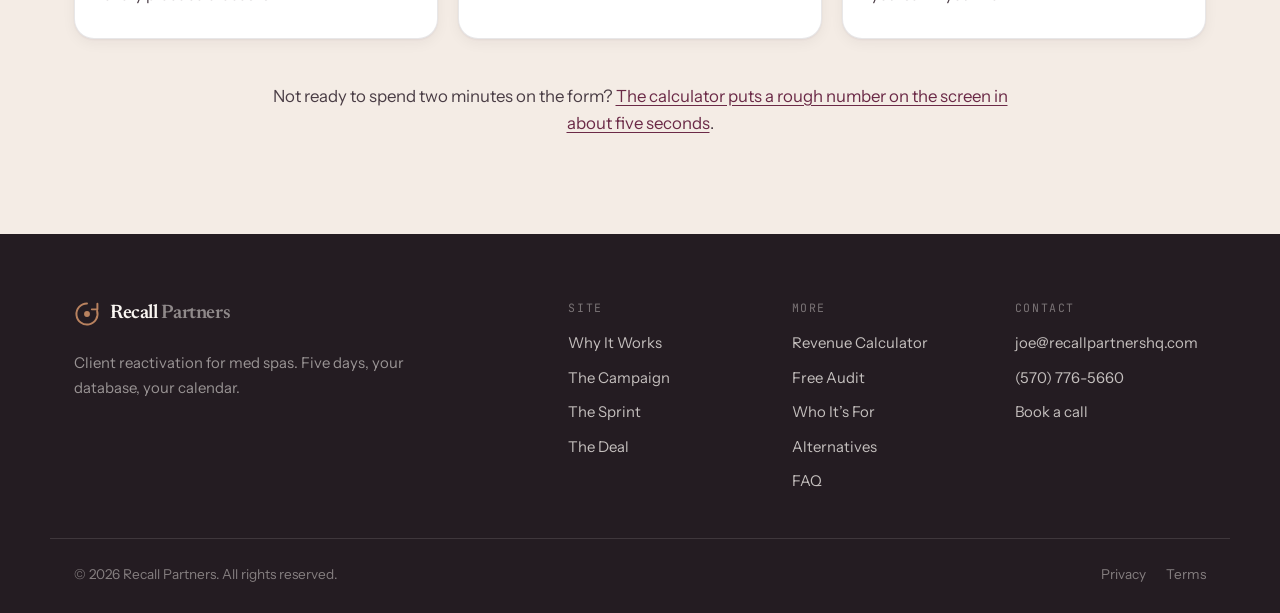
==== commit 91053b35: "Update message in index.html for clarity" ====
--- a/audit/index.html
+++ b/audit/index.html
@@ -105,7 +105,7 @@
     <div class="eyebrow">Free &middot; Written By A Real Person &middot; Five A Week</div>
     <h1>
       You answer a few questions.
-      <span class="accent-serif">We send back one page.</span>
+      <span class="accent-serif">We show you how to win back your clients.</span>
     </h1>
     <p class="lede">
       It takes about two minutes. Then a real person &mdash; not a computer &mdash; reads
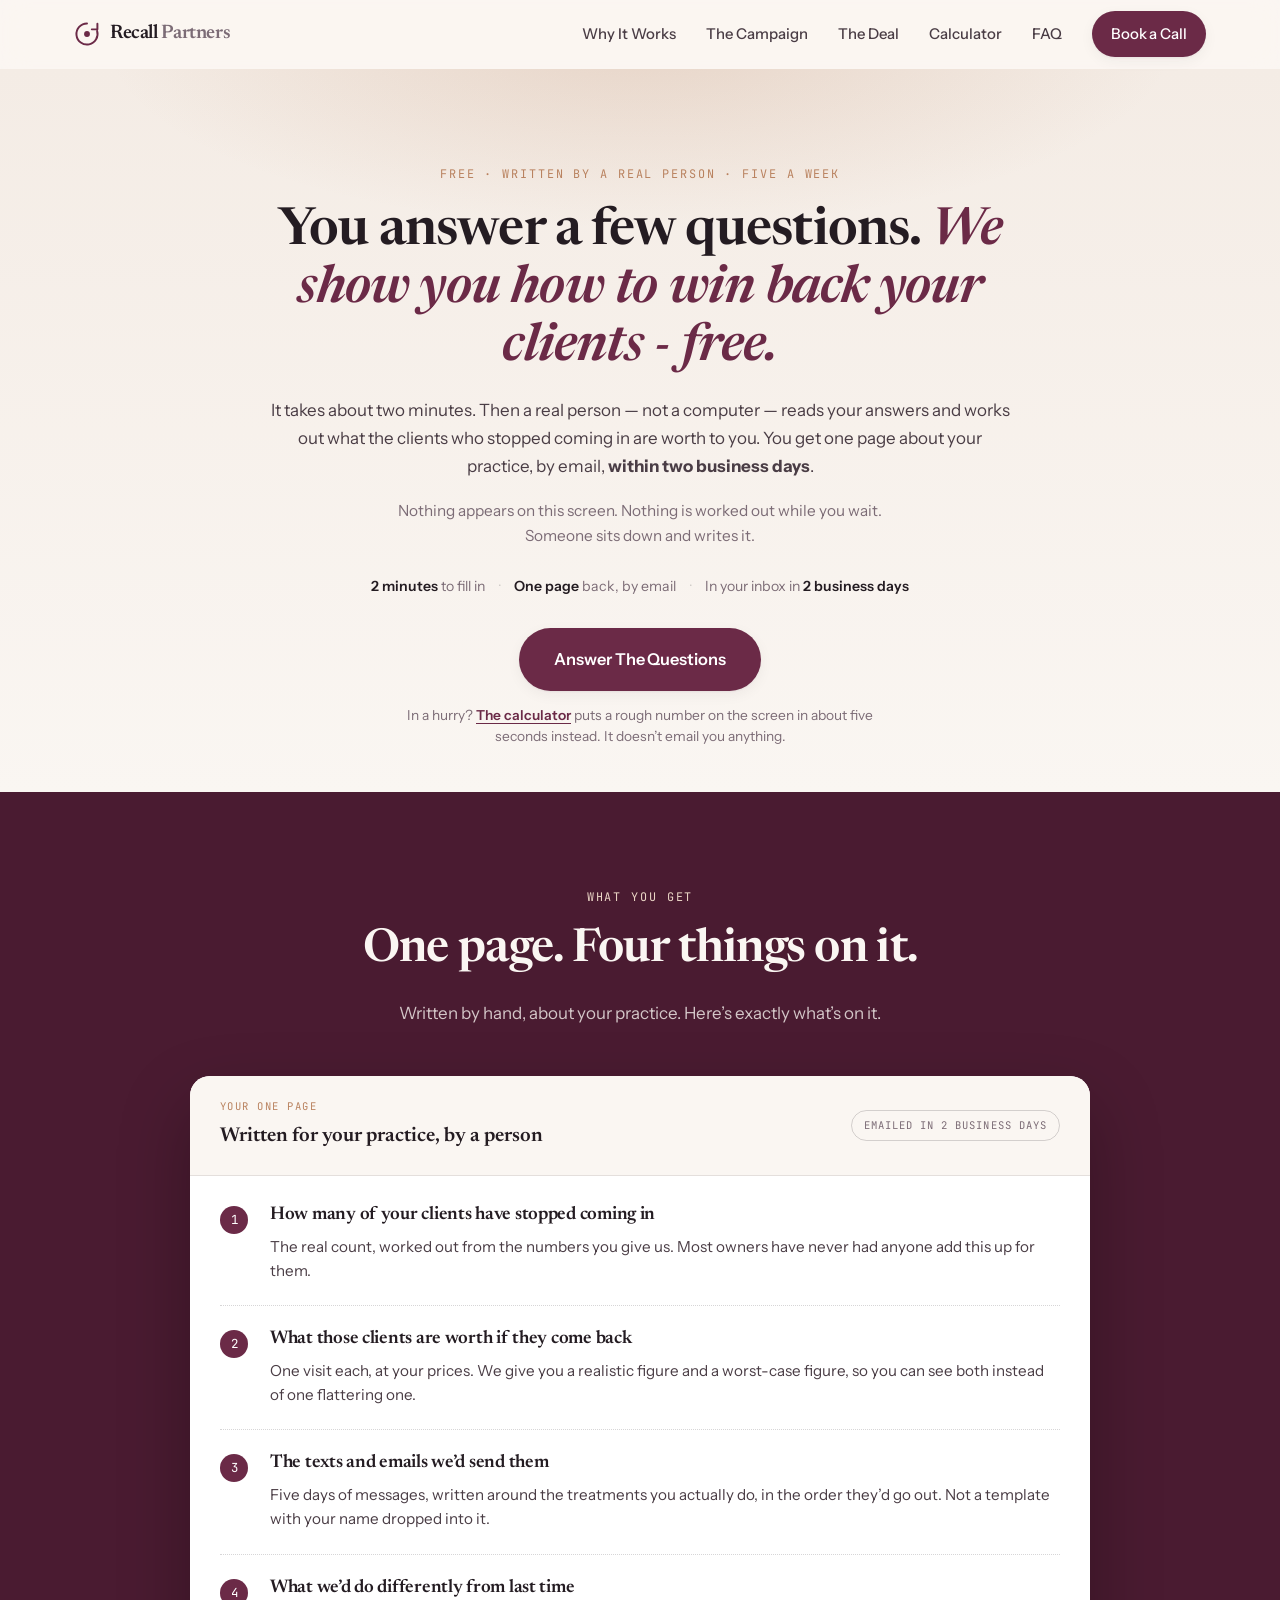
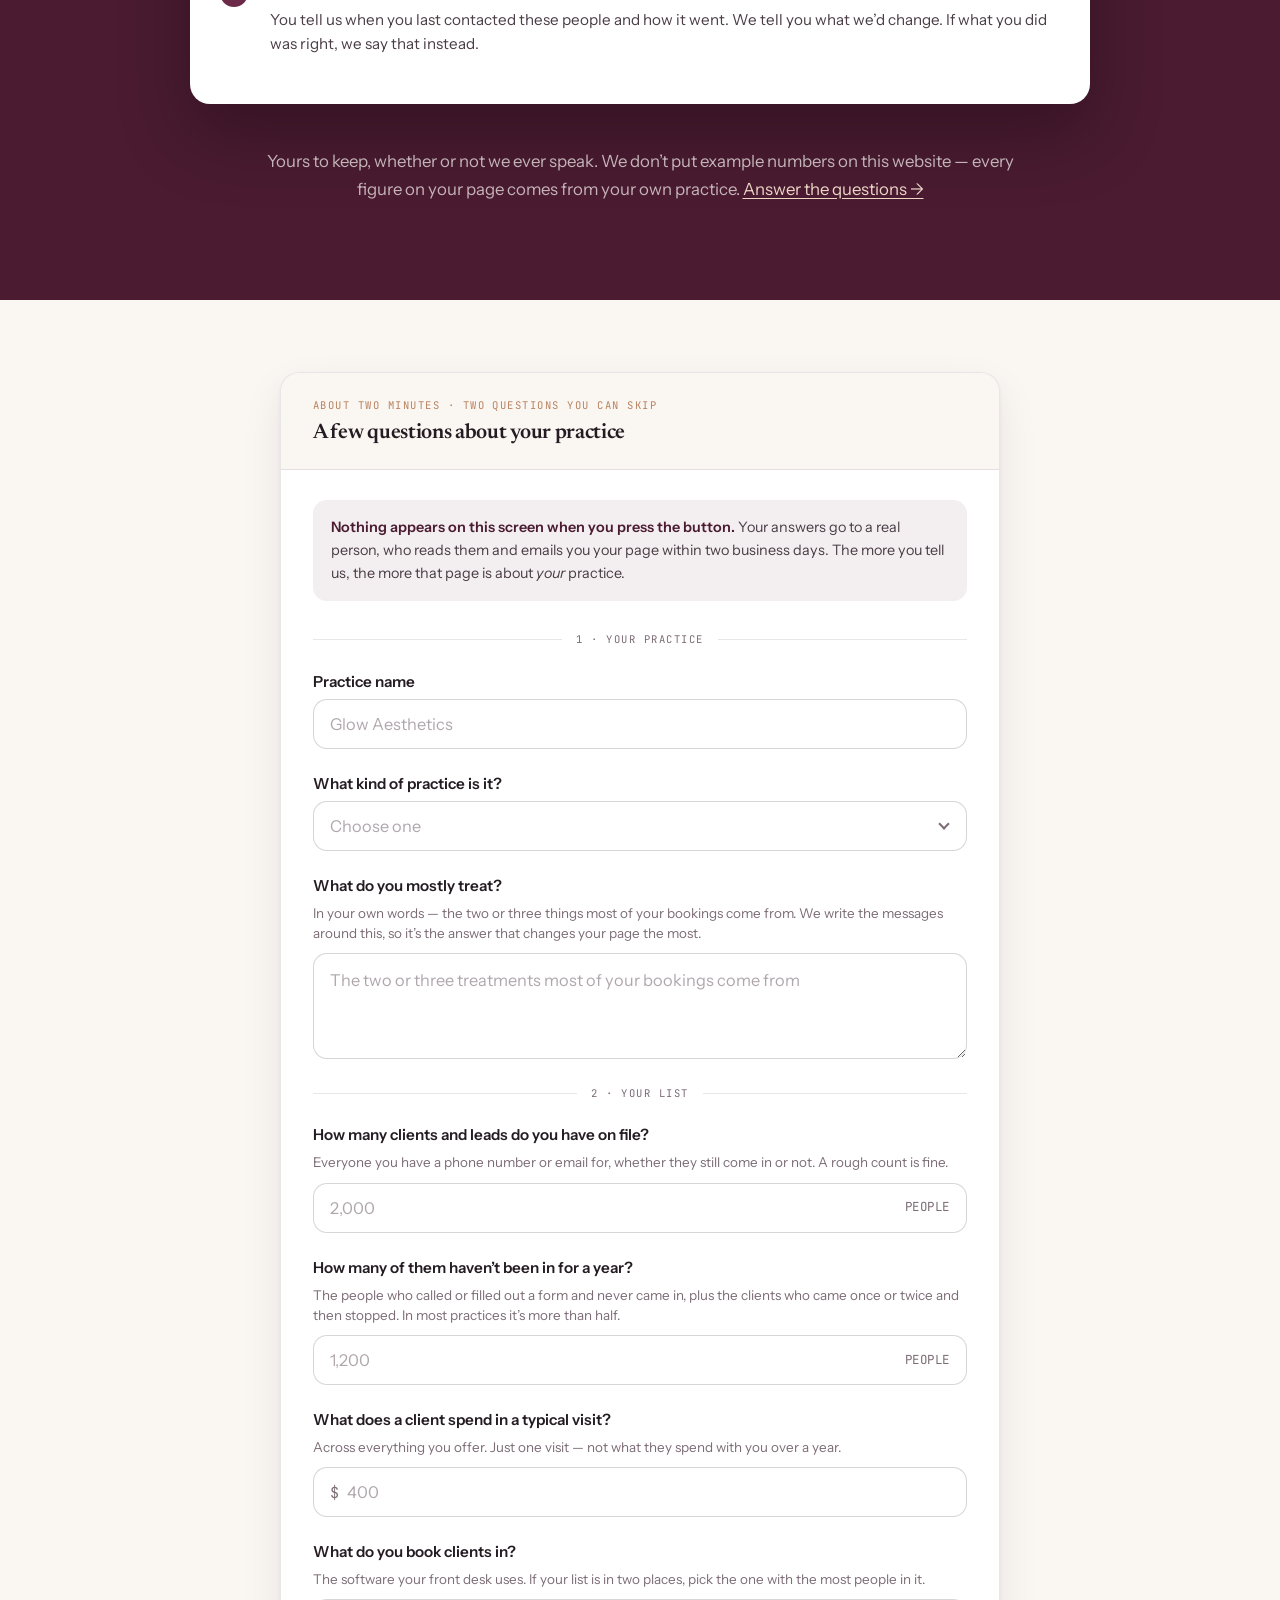
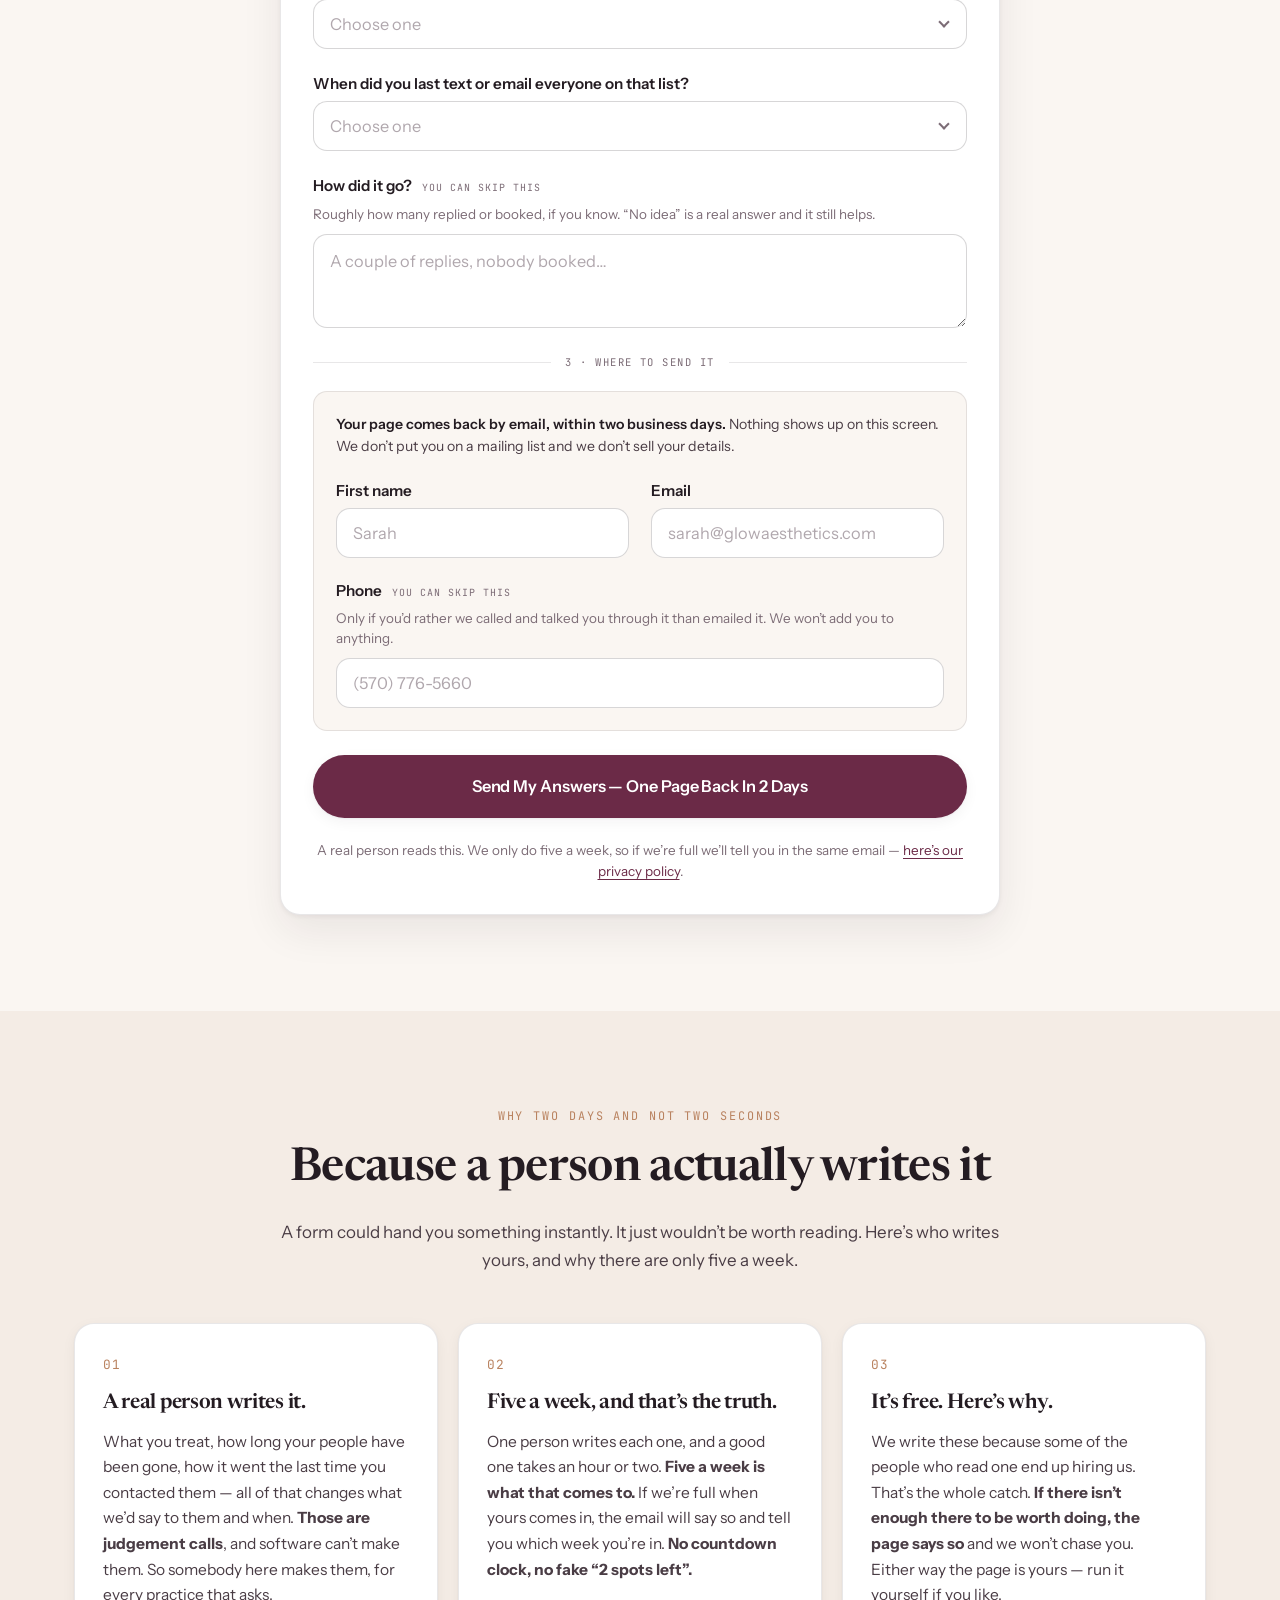
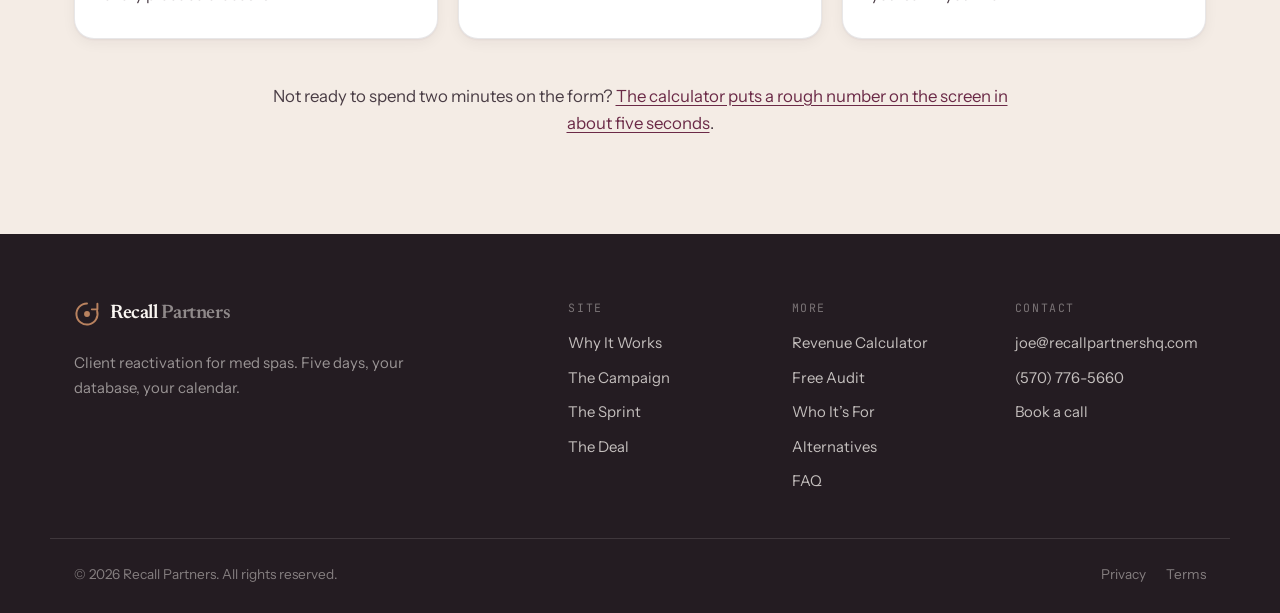
==== commit dd29be04: "Update text to emphasize free client recovery" ====
--- a/audit/index.html
+++ b/audit/index.html
@@ -105,7 +105,7 @@
     <div class="eyebrow">Free &middot; Written By A Real Person &middot; Five A Week</div>
     <h1>
       You answer a few questions.
-      <span class="accent-serif">We show you how to win back your clients.</span>
+      <span class="accent-serif">We show you how to win back your clients - free.</span>
     </h1>
     <p class="lede">
       It takes about two minutes. Then a real person &mdash; not a computer &mdash; reads
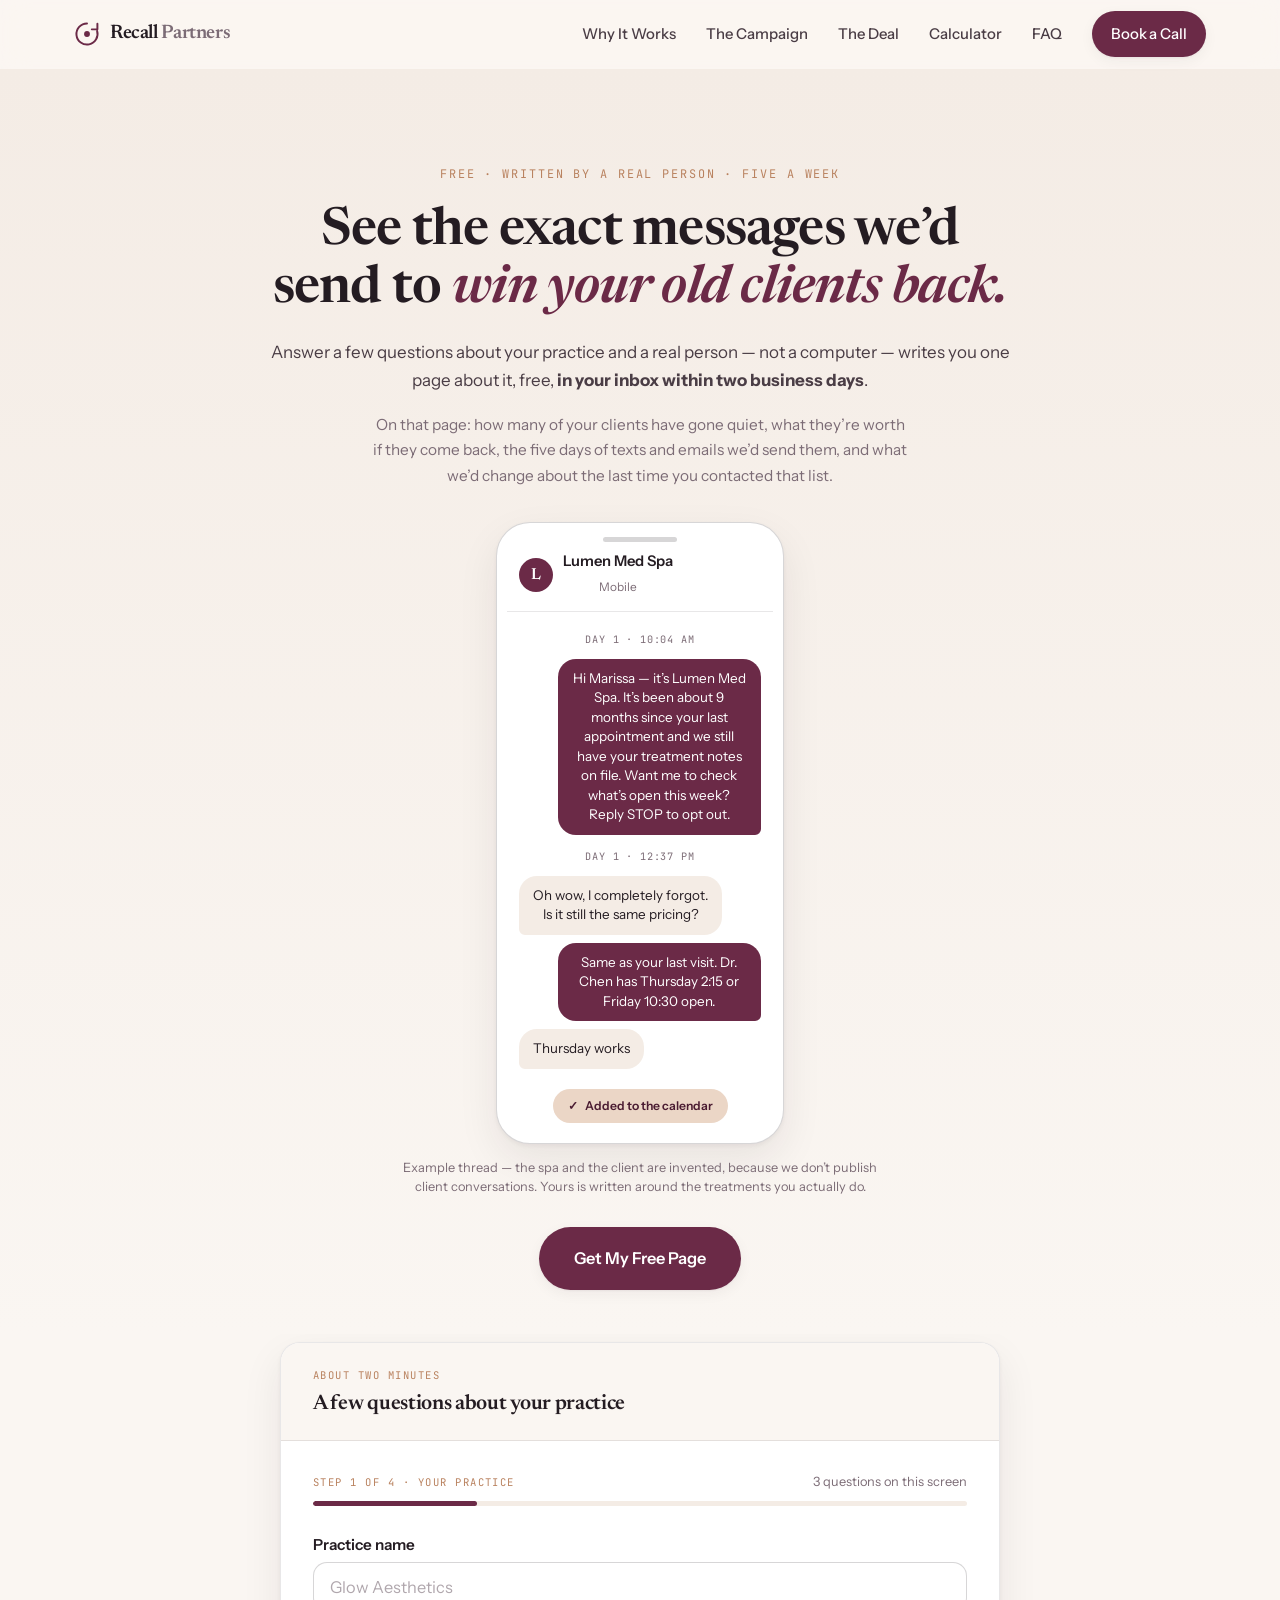
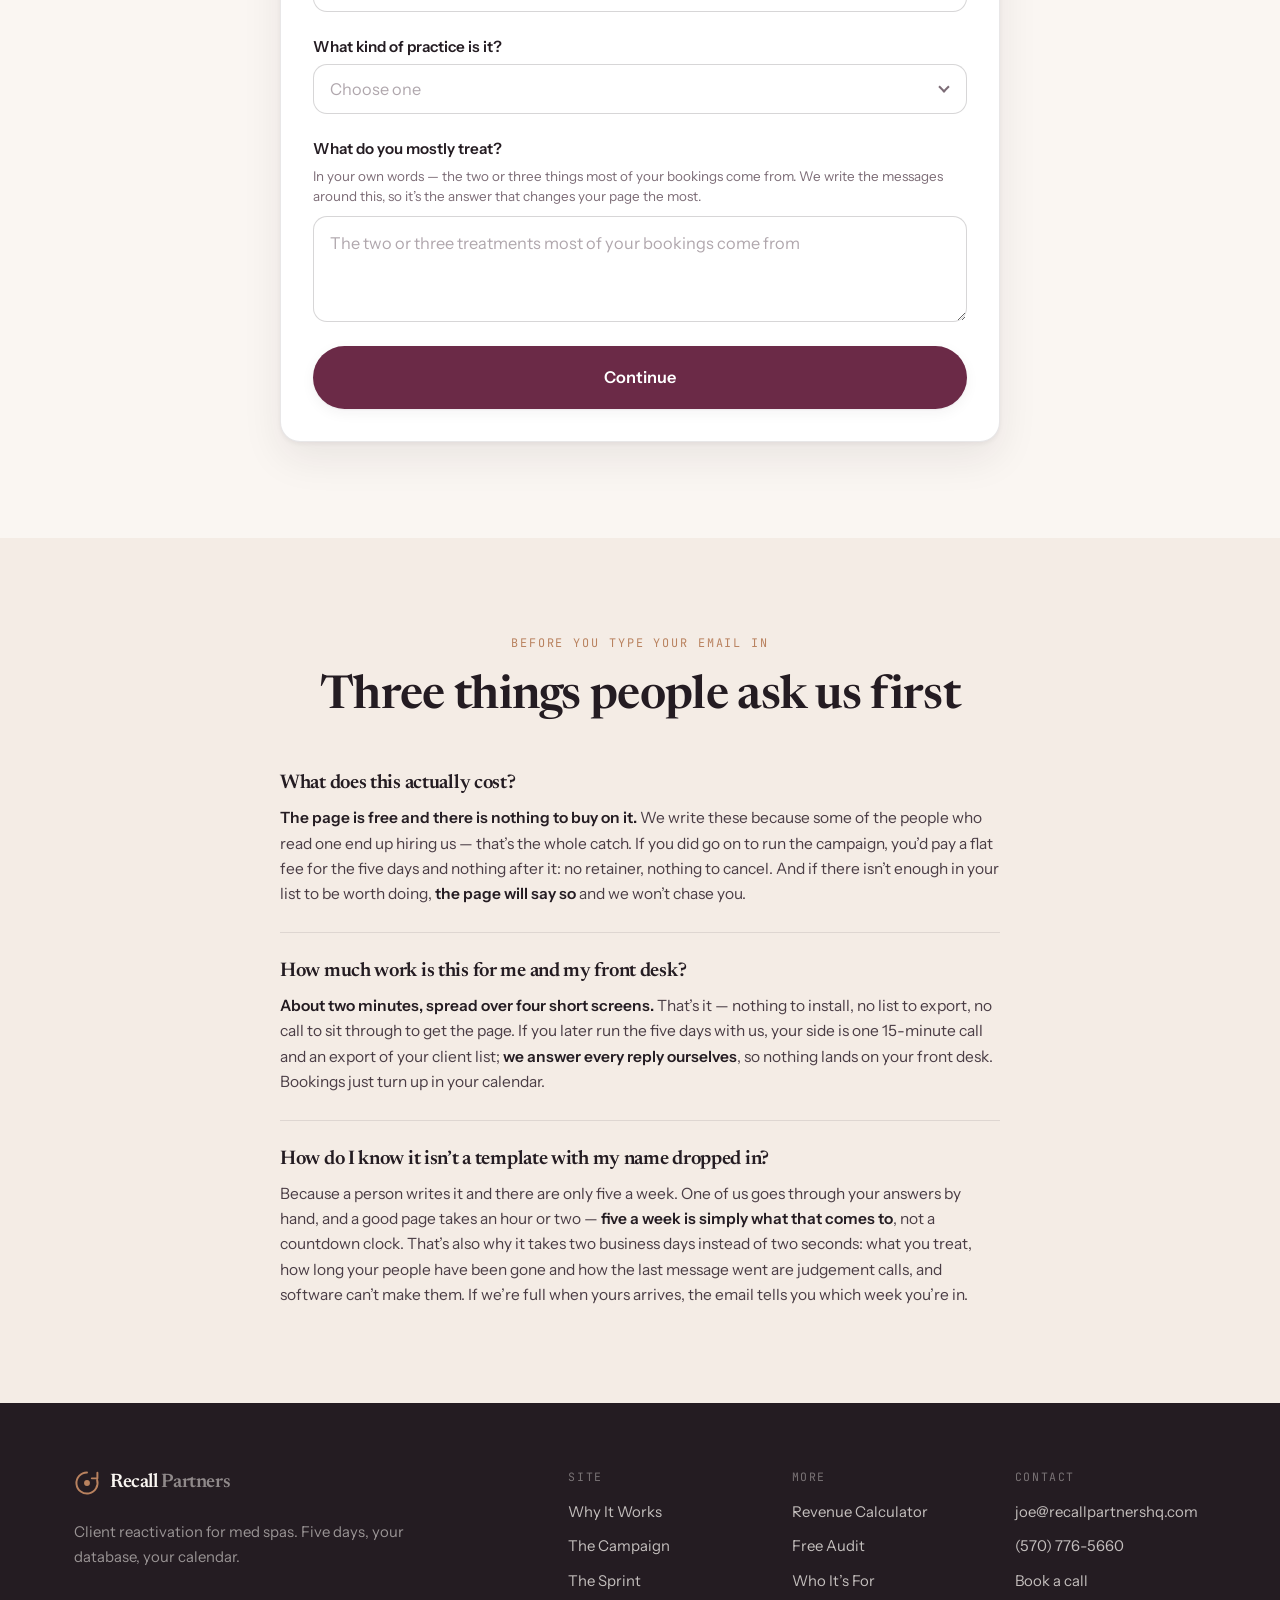
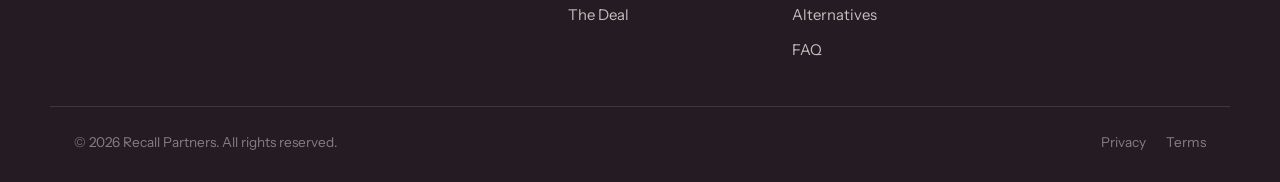
==== commit c2c7740c: "Rebuild /calculator and /audit around the landing-page shape Both tool pages now follow the same ord" ====
--- a/audit/index.html
+++ b/audit/index.html
@@ -93,146 +93,100 @@
 
 <!-- ============================================================
      HERO
-     This page is the opposite of /calculator: nothing is computed
-     on screen, a person builds the answer and emails it. Anyone
-     arriving from the calculator has the wrong expectation, so the
-     hero, the panel, the button and the confirmation all say the
-     same thing — two business days, by hand, to your inbox.
+     Headline promises the outcome, sub-head says who writes it and
+     how long it takes, hero image is the proof: the message thread
+     this page exists to write for you. Re-uses the homepage thread
+     component, so it adds nothing to download.
+
+     Everything that used to sit between here and the form is gone.
+     The four-item breakdown of the one page is now the single line
+     under the sub-head, which is all it was ever doing — answering
+     "why would I give you my email".
      ============================================================ -->
 <header class="tool-hero">
   <div class="tool-hero__glow" aria-hidden="true"></div>
   <div class="container tool-hero__inner">
     <div class="eyebrow">Free &middot; Written By A Real Person &middot; Five A Week</div>
     <h1>
-      You answer a few questions.
-      <span class="accent-serif">We show you how to win back your clients - free.</span>
+      See the exact messages we&rsquo;d send to
+      <span class="accent-serif">win your old clients back.</span>
     </h1>
     <p class="lede">
-      It takes about two minutes. Then a real person &mdash; not a computer &mdash; reads
-      your answers and works out what the clients who stopped coming in are worth to you.
-      You get one page about your practice, by email, <b>within two business days</b>.
+      Answer a few questions about your practice and a real person &mdash; not a computer
+      &mdash; writes you one page about it, free, <b>in your inbox within two business days</b>.
     </p>
     <p class="lede tool-hero__lede2">
-      Nothing appears on this screen. Nothing is worked out while you wait. Someone sits
-      down and writes it.
+      On that page: how many of your clients have gone quiet, what they&rsquo;re worth if they
+      come back, the five days of texts and emails we&rsquo;d send them, and what we&rsquo;d
+      change about the last time you contacted that list.
     </p>
-    <div class="tool-hero__stats">
-      <span><b>2 minutes</b> to fill in</span>
-      <span class="dot">&middot;</span>
-      <span><b>One page</b> back, by email</span>
-      <span class="dot">&middot;</span>
-      <span>In your inbox in <b>2 business days</b></span>
+
+    <!-- HERO IMAGE: the thing being delivered, not a stock photo. -->
+    <div class="heroproof">
+      <div class="phone">
+        <div class="phone__frame">
+          <div class="phone__bar" aria-hidden="true"><span class="phone__notch"></span></div>
+
+          <div class="phone__head">
+            <div class="phone__avatar" aria-hidden="true">L</div>
+            <div>
+              <b>Lumen Med Spa</b>
+              <span>Mobile</span>
+            </div>
+          </div>
+
+          <ol class="thread">
+            <li class="thread__day"><span>Day 1 &middot; 10:04 AM</span></li>
+            <li class="msg msg--out">
+              Hi Marissa &mdash; it&rsquo;s Lumen Med Spa. It&rsquo;s been about 9 months since your
+              last appointment and we still have your treatment notes on file. Want me to check
+              what&rsquo;s open this week? Reply STOP to opt out.
+            </li>
+
+            <li class="thread__day"><span>Day 1 &middot; 12:37 PM</span></li>
+            <li class="msg msg--in">Oh wow, I completely forgot. Is it still the same pricing?</li>
+
+            <li class="msg msg--out">
+              Same as your last visit. Dr. Chen has Thursday 2:15 or Friday 10:30 open.
+            </li>
+
+            <li class="msg msg--in">Thursday works</li>
+
+            <li class="thread__booked"><span aria-hidden="true">&#10003;</span> Added to the calendar</li>
+          </ol>
+        </div>
+      </div>
+      <p class="heroproof__caption">
+        Example thread &mdash; the spa and the client are invented, because we don&rsquo;t publish
+        client conversations. Yours is written around the treatments you actually do.
+      </p>
     </div>
+
     <div class="tool-hero__cta">
-      <a class="btn btn--primary btn--lg" href="#start" data-cta="audit-start">Answer The Questions</a>
-      <p class="tool-hero__ctanote">
-        In a hurry? <a href="../calculator/" data-cta="audit-calculator-hero">The calculator</a>
-        puts a rough number on the screen in about five seconds instead. It doesn&rsquo;t
-        email you anything.
-      </p>
+      <a class="btn btn--primary btn--lg" href="#start" data-cta="audit-start">
+        Get My Free Page
+      </a>
     </div>
   </div>
 </header>
 
 <!-- ============================================================
-     WHAT YOU GET
-     Four things, in the words an owner would use, one sentence each.
-
-     This started life as a mock-up of the one page with every figure
-     shown as a labelled blank. It tested badly: the owner it was
-     written for read it and could not tell what any of it meant. A
-     document full of blanks asks the reader to imagine a document.
-     Four plain sentences just tell her.
-
-     The rule that survived: NO EXAMPLE FIGURES ANYWHERE. Every number
-     on the real page is hers, and a sample number here would be read
-     as a real result. Say what each item is; never invent one.
-     ============================================================ -->
-<section class="section report" id="whatyouget">
-  <div class="container">
-    <div class="section__head narrow reveal">
-      <div class="eyebrow">What You Get</div>
-      <h2>One page. Four things on it.</h2>
-      <p class="lede">
-        Written by hand, about your practice. Here&rsquo;s exactly what&rsquo;s on it.
-      </p>
-    </div>
-
-    <div class="repdoc reveal">
-      <div class="repdoc__head">
-        <div>
-          <div class="repdoc__kicker">Your one page</div>
-          <b class="repdoc__title">Written for your practice, by a person</b>
-        </div>
-        <span class="repdoc__stamp">Emailed in 2 business days</span>
-      </div>
-
-      <div class="auditwhat">
-        <div class="auditwhat__item">
-          <span class="auditwhat__n" aria-hidden="true">1</span>
-          <div>
-            <h3>How many of your clients have stopped coming in</h3>
-            <p>
-              The real count, worked out from the numbers you give us. Most owners have never
-              had anyone add this up for them.
-            </p>
-          </div>
-        </div>
-
-        <div class="auditwhat__item">
-          <span class="auditwhat__n" aria-hidden="true">2</span>
-          <div>
-            <h3>What those clients are worth if they come back</h3>
-            <p>
-              One visit each, at your prices. We give you a realistic figure and a
-              worst-case figure, so you can see both instead of one flattering one.
-            </p>
-          </div>
-        </div>
-
-        <div class="auditwhat__item">
-          <span class="auditwhat__n" aria-hidden="true">3</span>
-          <div>
-            <h3>The texts and emails we&rsquo;d send them</h3>
-            <p>
-              Five days of messages, written around the treatments you actually do, in the
-              order they&rsquo;d go out. Not a template with your name dropped into it.
-            </p>
-          </div>
-        </div>
-
-        <div class="auditwhat__item">
-          <span class="auditwhat__n" aria-hidden="true">4</span>
-          <div>
-            <h3>What we&rsquo;d do differently from last time</h3>
-            <p>
-              You tell us when you last contacted these people and how it went. We tell you
-              what we&rsquo;d change. If what you did was right, we say that instead.
-            </p>
-          </div>
-        </div>
-      </div>
-    </div>
-
-    <p class="section__kicker reveal report__kicker">
-      Yours to keep, whether or not we ever speak. We don&rsquo;t put example numbers on this
-      website &mdash; every figure on your page comes from your own practice.
-      <a href="#start" data-cta="audit-start-preview">Answer the questions &rarr;</a>
-    </p>
-  </div>
-</section>
-
-<!-- ============================================================
      THE INTAKE
-     Three states in one panel, swapped by assets/audit.js:
-     form -> sending -> confirmation. It is a confirmation, not a
-     results panel: no figure is ever rendered here.
+     Three panel states swapped by assets/audit.js: form -> sending
+     -> confirmation. It is a confirmation, not a results panel: no
+     figure is ever rendered here.
+
+     The form itself is four short steps rather than one long page.
+     Twelve fields is well past what anyone will read in a column,
+     and the questions genuinely earn their place — the page can't
+     be written without them — so the fix was to show three or four
+     at a time instead of dropping any.
 
      Unlike the calculator, a failed POST is surfaced. If this send
      is lost she waits for an email that never arrives, so she has
      to know to try again or reach us directly.
      ============================================================ -->
-<section class="section tool-section tool-section--spaced" id="start">
+<section class="section tool-section" id="start">
   <div class="container">
     <div class="toolwrap">
       <div class="toolpanel">
@@ -240,7 +194,7 @@
         <!-- ---------- STATE 1: FORM ---------- -->
         <div class="toolstate" id="auditFormState">
           <div class="toolpanel__head">
-            <div class="toolpanel__step">About two minutes &middot; Two questions you can skip</div>
+            <div class="toolpanel__step">About two minutes</div>
             <div class="toolpanel__title">A few questions about your practice</div>
           </div>
 
@@ -256,187 +210,231 @@
               that way.</span>
             </div>
 
-            <p class="auditintro">
-              <b>Nothing appears on this screen when you press the button.</b> Your answers go
-              to a real person, who reads them and emails you your page within two business
-              days. The more you tell us, the more that page is about <i>your</i> practice.
-            </p>
+            <div class="stepbar">
+              <div class="stepbar__meta">
+                <span class="stepbar__now" id="stepNow">Step 1 of 4 &middot; Your practice</span>
+                <span class="stepbar__left" id="stepLeft">3 questions on this screen</span>
+              </div>
+              <div class="stepbar__track" role="progressbar" aria-label="How far through the questions you are"
+                   aria-valuemin="1" aria-valuemax="4" aria-valuenow="1" id="stepTrack">
+                <i class="stepbar__fill" id="stepFill"></i>
+              </div>
+            </div>
 
             <form class="toolform" id="auditForm" novalidate>
 
-              <div class="toolform__divider">1 &middot; Your practice</div>
-
-              <div class="field" id="fPractice">
-                <label class="field__label" for="practice">Practice name</label>
-                <div class="field__wrap">
-                  <input id="practice" name="practice" type="text" autocomplete="organization"
-                         placeholder="Glow Aesthetics" aria-describedby="ePractice" required>
-                </div>
-                <span class="field__err" id="ePractice">Enter your practice name.</span>
-              </div>
-
-              <div class="field" id="fType">
-                <label class="field__label" for="ptype">What kind of practice is it?</label>
-                <div class="field__wrap field__wrap--select">
-                  <select id="ptype" name="ptype" aria-describedby="eType" required>
-                    <option value="" selected disabled>Choose one</option>
-                    <option>Single-location med spa</option>
-                    <option>Multi-site group</option>
-                    <option>Injector-led practice</option>
-                    <option>Physician-owned clinic</option>
-                    <option>Aesthetics &amp; wellness clinic</option>
-                    <option>Franchise location</option>
-                    <option>Something else</option>
-                  </select>
-                </div>
-                <span class="field__err" id="eType">Pick the closest one.</span>
-              </div>
-
-              <div class="field" id="fTreats">
-                <label class="field__label" for="treats">What do you mostly treat?</label>
-                <span class="field__hint">In your own words &mdash; the two or three things most
-                of your bookings come from. We write the messages around this, so it&rsquo;s the
-                answer that changes your page the most.</span>
-                <div class="field__wrap">
-                  <textarea id="treats" name="treats" rows="3" autocomplete="off"
-                            placeholder="The two or three treatments most of your bookings come from"
-                            aria-describedby="eTreats" required></textarea>
-                </div>
-                <span class="field__err" id="eTreats">Tell us what most of your bookings are for.</span>
-              </div>
-
-              <div class="toolform__divider">2 &middot; Your list</div>
-
-              <div class="field" id="fOnfile">
-                <label class="field__label" for="onfile">How many clients and leads do you have on file?</label>
-                <span class="field__hint">Everyone you have a phone number or email for, whether
-                they still come in or not. A rough count is fine.</span>
-                <div class="field__wrap">
-                  <input id="onfile" name="onfile" type="text" inputmode="numeric" autocomplete="off"
-                         placeholder="2,000" aria-describedby="eOnfile" required>
-                  <span class="field__affix field__affix--suffix" aria-hidden="true">people</span>
-                </div>
-                <span class="field__err" id="eOnfile">Enter how many people you have on file.</span>
-              </div>
-
-              <div class="field" id="fQuiet">
-                <label class="field__label" for="quiet">How many of them haven&rsquo;t been in for a year?</label>
-                <span class="field__hint">The people who called or filled out a form and never came
-                in, plus the clients who came once or twice and then stopped. In most practices
-                it&rsquo;s more than half.</span>
-                <div class="field__wrap">
-                  <input id="quiet" name="quiet" type="text" inputmode="numeric" autocomplete="off"
-                         placeholder="1,200" aria-describedby="eQuiet" required>
-                  <span class="field__affix field__affix--suffix" aria-hidden="true">people</span>
-                </div>
-                <span class="field__err" id="eQuiet">Enter how many have stopped coming in.</span>
-              </div>
-
-              <div class="field" id="fVisit">
-                <label class="field__label" for="visit">What does a client spend in a typical visit?</label>
-                <span class="field__hint">Across everything you offer. Just one visit &mdash; not
-                what they spend with you over a year.</span>
-                <div class="field__wrap">
-                  <span class="field__affix" aria-hidden="true">$</span>
-                  <input id="visit" name="visit" type="text" inputmode="decimal" autocomplete="off"
-                         placeholder="400" aria-describedby="eVisit" required>
-                </div>
-                <span class="field__err" id="eVisit">Enter what a typical visit is worth.</span>
-              </div>
-
-              <div class="field" id="fSoftware">
-                <label class="field__label" for="software">What do you book clients in?</label>
-                <span class="field__hint">The software your front desk uses. If your list is in
-                two places, pick the one with the most people in it.</span>
-                <div class="field__wrap field__wrap--select">
-                  <select id="software" name="software" aria-describedby="eSoftware" required>
-                    <option value="" selected disabled>Choose one</option>
-                    <option>Boulevard</option>
-                    <option>Zenoti</option>
-                    <option>Aesthetic Record</option>
-                    <option>Mindbody</option>
-                    <option>Vagaro</option>
-                    <option>Jane</option>
-                    <option>Weave</option>
-                    <option>Podium</option>
-                    <option>A spreadsheet</option>
-                    <option>Something else</option>
-                    <option>I&rsquo;m not sure</option>
-                  </select>
-                </div>
-                <span class="field__err" id="eSoftware">Pick where your list lives.</span>
-              </div>
-
-              <div class="field" id="fLast">
-                <label class="field__label" for="lastsent">When did you last text or email everyone on that list?</label>
-                <div class="field__wrap field__wrap--select">
-                  <select id="lastsent" name="lastsent" aria-describedby="eLast" required>
-                    <option value="" selected disabled>Choose one</option>
-                    <option>In the last month</option>
-                    <option>One to three months ago</option>
-                    <option>Six to twelve months ago</option>
-                    <option>Over a year ago</option>
-                    <option>We never have</option>
-                  </select>
-                </div>
-                <span class="field__err" id="eLast">Pick the closest one.</span>
-              </div>
-
-              <div class="field" id="fResult">
-                <label class="field__label" for="lastresult">
-                  How did it go?
-                  <span class="field__opt">You can skip this</span>
-                </label>
-                <span class="field__hint">Roughly how many replied or booked, if you know.
-                &ldquo;No idea&rdquo; is a real answer and it still helps.</span>
-                <div class="field__wrap">
-                  <textarea id="lastresult" name="lastresult" rows="2" autocomplete="off"
-                            placeholder="A couple of replies, nobody booked&hellip;"></textarea>
-                </div>
-              </div>
-
-              <div class="toolform__divider">3 &middot; Where to send it</div>
-
-              <div class="toolform__box">
-                <p class="toolform__boxnote">
-                  <b>Your page comes back by email, within two business days.</b> Nothing shows
-                  up on this screen. We don&rsquo;t put you on a mailing list and we don&rsquo;t
-                  sell your details.
-                </p>
-
-                <div class="toolform__row">
-                  <div class="field" id="fName">
-                    <label class="field__label" for="firstName">First name</label>
-                    <div class="field__wrap">
-                      <input id="firstName" name="firstName" type="text" autocomplete="given-name"
-                             placeholder="Sarah" aria-describedby="eName" required>
-                    </div>
-                    <span class="field__err" id="eName">Enter your first name.</span>
-                  </div>
-
-                  <div class="field" id="fEmail">
-                    <label class="field__label" for="email">Email</label>
-                    <div class="field__wrap">
-                      <input id="email" name="email" type="email" autocomplete="email"
-                             placeholder="sarah@glowaesthetics.com" aria-describedby="eEmail" required>
-                    </div>
-                    <span class="field__err" id="eEmail">Enter a valid email address.</span>
-                  </div>
-                </div>
-
-                <div class="field" id="fPhone">
-                  <label class="field__label" for="phone">
-                    Phone
+              <!-- ---- STEP 1 ---- -->
+              <div class="toolstep" data-step="1">
+
+                <div class="field" id="fPractice">
+                  <label class="field__label" for="practice">Practice name</label>
+                  <div class="field__wrap">
+                    <input id="practice" name="practice" type="text" autocomplete="organization"
+                           placeholder="Glow Aesthetics" aria-describedby="ePractice" required>
+                  </div>
+                  <span class="field__err" id="ePractice">Enter your practice name.</span>
+                </div>
+
+                <div class="field" id="fType">
+                  <label class="field__label" for="ptype">What kind of practice is it?</label>
+                  <div class="field__wrap field__wrap--select">
+                    <select id="ptype" name="ptype" aria-describedby="eType" required>
+                      <option value="" selected disabled>Choose one</option>
+                      <option>Single-location med spa</option>
+                      <option>Multi-site group</option>
+                      <option>Injector-led practice</option>
+                      <option>Physician-owned clinic</option>
+                      <option>Aesthetics &amp; wellness clinic</option>
+                      <option>Franchise location</option>
+                      <option>Something else</option>
+                    </select>
+                  </div>
+                  <span class="field__err" id="eType">Pick the closest one.</span>
+                </div>
+
+                <div class="field" id="fTreats">
+                  <label class="field__label" for="treats">What do you mostly treat?</label>
+                  <span class="field__hint">In your own words &mdash; the two or three things most
+                  of your bookings come from. We write the messages around this, so it&rsquo;s the
+                  answer that changes your page the most.</span>
+                  <div class="field__wrap">
+                    <textarea id="treats" name="treats" rows="3" autocomplete="off"
+                              placeholder="The two or three treatments most of your bookings come from"
+                              aria-describedby="eTreats" required></textarea>
+                  </div>
+                  <span class="field__err" id="eTreats">Tell us what most of your bookings are for.</span>
+                </div>
+
+                <div class="stepnav">
+                  <button class="btn btn--primary btn--lg" type="button" data-next>Continue</button>
+                </div>
+              </div>
+
+              <!-- ---- STEP 2 ---- -->
+              <div class="toolstep" data-step="2" hidden>
+
+                <div class="field" id="fOnfile">
+                  <label class="field__label" for="onfile">How many clients and leads do you have on file?</label>
+                  <span class="field__hint">Everyone you have a phone number or email for, whether
+                  they still come in or not. A rough count is fine.</span>
+                  <div class="field__wrap">
+                    <input id="onfile" name="onfile" type="text" inputmode="numeric" autocomplete="off"
+                           placeholder="2,000" aria-describedby="eOnfile" required>
+                    <span class="field__affix field__affix--suffix" aria-hidden="true">people</span>
+                  </div>
+                  <span class="field__err" id="eOnfile">Enter how many people you have on file.</span>
+                </div>
+
+                <div class="field" id="fQuiet">
+                  <label class="field__label" for="quiet">How many of them haven&rsquo;t been in for a year?</label>
+                  <span class="field__hint">The people who called or filled out a form and never came
+                  in, plus the clients who came once or twice and then stopped. In most practices
+                  it&rsquo;s more than half.</span>
+                  <div class="field__wrap">
+                    <input id="quiet" name="quiet" type="text" inputmode="numeric" autocomplete="off"
+                           placeholder="1,200" aria-describedby="eQuiet" required>
+                    <span class="field__affix field__affix--suffix" aria-hidden="true">people</span>
+                  </div>
+                  <span class="field__err" id="eQuiet">Enter how many have stopped coming in.</span>
+                </div>
+
+                <div class="field" id="fVisit">
+                  <label class="field__label" for="visit">What does a client spend in a typical visit?</label>
+                  <span class="field__hint">Across everything you offer. Just one visit &mdash; not
+                  what they spend with you over a year.</span>
+                  <div class="field__wrap">
+                    <span class="field__affix" aria-hidden="true">$</span>
+                    <input id="visit" name="visit" type="text" inputmode="decimal" autocomplete="off"
+                           placeholder="400" aria-describedby="eVisit" required>
+                  </div>
+                  <span class="field__err" id="eVisit">Enter what a typical visit is worth.</span>
+                </div>
+
+                <div class="field" id="fSoftware">
+                  <label class="field__label" for="software">What do you book clients in?</label>
+                  <span class="field__hint">The software your front desk uses. If your list is in
+                  two places, pick the one with the most people in it.</span>
+                  <div class="field__wrap field__wrap--select">
+                    <select id="software" name="software" aria-describedby="eSoftware" required>
+                      <option value="" selected disabled>Choose one</option>
+                      <option>Boulevard</option>
+                      <option>Zenoti</option>
+                      <option>Aesthetic Record</option>
+                      <option>Mindbody</option>
+                      <option>Vagaro</option>
+                      <option>Jane</option>
+                      <option>Weave</option>
+                      <option>Podium</option>
+                      <option>A spreadsheet</option>
+                      <option>Something else</option>
+                      <option>I&rsquo;m not sure</option>
+                    </select>
+                  </div>
+                  <span class="field__err" id="eSoftware">Pick where your list lives.</span>
+                </div>
+
+                <div class="stepnav">
+                  <button class="btn btn--primary btn--lg" type="button" data-next>Continue</button>
+                  <button class="stepnav__back" type="button" data-back>&larr; Back</button>
+                </div>
+              </div>
+
+              <!-- ---- STEP 3 ---- -->
+              <div class="toolstep" data-step="3" hidden>
+
+                <div class="field" id="fLast">
+                  <label class="field__label" for="lastsent">When did you last text or email everyone on that list?</label>
+                  <div class="field__wrap field__wrap--select">
+                    <select id="lastsent" name="lastsent" aria-describedby="eLast" required>
+                      <option value="" selected disabled>Choose one</option>
+                      <option>In the last month</option>
+                      <option>One to three months ago</option>
+                      <option>Six to twelve months ago</option>
+                      <option>Over a year ago</option>
+                      <option>We never have</option>
+                    </select>
+                  </div>
+                  <span class="field__err" id="eLast">Pick the closest one.</span>
+                </div>
+
+                <div class="field" id="fResult">
+                  <label class="field__label" for="lastresult">
+                    How did it go?
                     <span class="field__opt">You can skip this</span>
                   </label>
-                  <span class="field__hint">Only if you&rsquo;d rather we called and talked you
-                  through it than emailed it. We won&rsquo;t add you to anything.</span>
+                  <span class="field__hint">Roughly how many replied or booked, if you know.
+                  &ldquo;No idea&rdquo; is a real answer and it still helps &mdash; it&rsquo;s what
+                  we use to work out what we&rsquo;d do differently.</span>
                   <div class="field__wrap">
-                    <input id="phone" name="phone" type="tel" autocomplete="tel"
-                           placeholder="(570) 776-5660" aria-describedby="ePhone">
-                  </div>
-                  <span class="field__err" id="ePhone">That doesn&rsquo;t look like a phone number &mdash; fix it or leave it empty.</span>
-                </div>
+                    <textarea id="lastresult" name="lastresult" rows="2" autocomplete="off"
+                              placeholder="A couple of replies, nobody booked&hellip;"></textarea>
+                  </div>
+                </div>
+
+                <div class="stepnav">
+                  <button class="btn btn--primary btn--lg" type="button" data-next>Continue</button>
+                  <button class="stepnav__back" type="button" data-back>&larr; Back</button>
+                </div>
+              </div>
+
+              <!-- ---- STEP 4 ---- -->
+              <div class="toolstep" data-step="4" hidden>
+
+                <div class="toolform__box">
+                  <p class="toolform__boxnote">
+                    <b>Your page comes back by email, within two business days.</b> Nothing shows
+                    up on this screen. We don&rsquo;t put you on a mailing list and we don&rsquo;t
+                    sell your details.
+                  </p>
+
+                  <div class="toolform__row">
+                    <div class="field" id="fName">
+                      <label class="field__label" for="firstName">First name</label>
+                      <div class="field__wrap">
+                        <input id="firstName" name="firstName" type="text" autocomplete="given-name"
+                               placeholder="Sarah" aria-describedby="eName" required>
+                      </div>
+                      <span class="field__err" id="eName">Enter your first name.</span>
+                    </div>
+
+                    <div class="field" id="fEmail">
+                      <label class="field__label" for="email">Email</label>
+                      <div class="field__wrap">
+                        <input id="email" name="email" type="email" autocomplete="email"
+                               placeholder="sarah@glowaesthetics.com" aria-describedby="eEmail" required>
+                      </div>
+                      <span class="field__err" id="eEmail">Enter a valid email address.</span>
+                    </div>
+                  </div>
+
+                  <div class="field" id="fPhone">
+                    <label class="field__label" for="phone">
+                      Phone
+                      <span class="field__opt">You can skip this</span>
+                    </label>
+                    <span class="field__hint">Only if you&rsquo;d rather we called and talked you
+                    through it than emailed it. We won&rsquo;t add you to anything.</span>
+                    <div class="field__wrap">
+                      <input id="phone" name="phone" type="tel" autocomplete="tel"
+                             placeholder="(570) 776-5660" aria-describedby="ePhone">
+                    </div>
+                    <span class="field__err" id="ePhone">That doesn&rsquo;t look like a phone number &mdash; fix it or leave it empty.</span>
+                  </div>
+                </div>
+
+                <div class="stepnav">
+                  <button class="btn btn--primary btn--lg toolform__submit" type="submit" id="auditSubmit"
+                          data-cta="audit-submit">
+                    Send My Answers &mdash; One Page Back In 2 Days
+                  </button>
+                  <button class="stepnav__back" type="button" data-back>&larr; Back</button>
+                </div>
+
+                <p class="toolform__note" id="auditFormNote">
+                  A real person reads this. We only do five a week, so if we&rsquo;re full
+                  we&rsquo;ll tell you in the same email &mdash;
+                  <a href="../privacy.html">here&rsquo;s our privacy policy</a>.
+                </p>
               </div>
 
               <!-- Honeypot. Bots fill it; the submit handler drops anything that does. -->
@@ -444,17 +442,6 @@
                 <label for="_gotcha">Leave this field empty</label>
                 <input id="_gotcha" name="_gotcha" type="text" tabindex="-1" autocomplete="off">
               </div>
-
-              <button class="btn btn--primary btn--lg toolform__submit" type="submit" id="auditSubmit"
-                      data-cta="audit-submit">
-                Send My Answers &mdash; One Page Back In 2 Days
-              </button>
-
-              <p class="toolform__note" id="auditFormNote">
-                A real person reads this. We only do five a week, so if we&rsquo;re full
-                we&rsquo;ll tell you in the same email &mdash;
-                <a href="../privacy.html">here&rsquo;s our privacy policy</a>.
-              </p>
             </form>
           </div>
         </div>
@@ -547,6 +534,10 @@
               </div>
             </div>
 
+            <!-- The only cross-link left on this page, and it is after
+                 the opt-in on purpose: before it, every route to the
+                 calculator was just a way of leaving without filling
+                 anything in. -->
             <p class="toolcross">
               <b>Don&rsquo;t want to wait two days for a number?</b>
               The calculator gives you a rough one in about five seconds, on the screen. It uses
@@ -570,61 +561,54 @@
 </section>
 
 <!-- ============================================================
-     WHY IT WORKS THIS WAY
-     The capacity limit here is a fact, not a scarcity tactic. There
-     is no countdown and no seat counter on this page on purpose —
-     if the true number ever changes, change the copy.
+     THE THREE OBJECTIONS
+     Below the fold, most common first. The "why two days and not
+     two seconds" cards that used to live here said the same three
+     things in a longer way — the capacity limit and the reason
+     it's free are now inside the answers they belong to.
      ============================================================ -->
-<section class="section section--alt" id="how">
+<section class="section section--alt" id="questions">
   <div class="container">
     <div class="section__head narrow reveal">
-      <div class="eyebrow">Why Two Days And Not Two Seconds</div>
-      <h2>Because a person actually writes it</h2>
-      <p class="lede">
-        A form could hand you something instantly. It just wouldn&rsquo;t be worth reading.
-        Here&rsquo;s who writes yours, and why there are only five a week.
-      </p>
+      <div class="eyebrow">Before You Type Your Email In</div>
+      <h2>Three things people ask us first</h2>
     </div>
 
-    <div class="grid grid--3">
-      <article class="card card--num reveal">
-        <div class="card__num">01</div>
-        <h3>A real person writes it.</h3>
+    <ul class="objx reveal">
+      <li>
+        <h3>What does this actually cost?</h3>
         <p>
-          What you treat, how long your people have been gone, how it went the last time you
-          contacted them &mdash; all of that changes what we&rsquo;d say to them and when.
-          <b>Those are judgement calls</b>, and software can&rsquo;t make them. So somebody
-          here makes them, for every practice that asks.
+          <b>The page is free and there is nothing to buy on it.</b> We write these because
+          some of the people who read one end up hiring us &mdash; that&rsquo;s the whole
+          catch. If you did go on to run the campaign, you&rsquo;d pay a flat fee for the five
+          days and nothing after it: no retainer, nothing to cancel. And if there isn&rsquo;t
+          enough in your list to be worth doing, <b>the page will say so</b> and we won&rsquo;t
+          chase you.
         </p>
-      </article>
-
-      <article class="card card--num reveal">
-        <div class="card__num">02</div>
-        <h3>Five a week, and that&rsquo;s the truth.</h3>
+      </li>
+      <li>
+        <h3>How much work is this for me and my front desk?</h3>
         <p>
-          One person writes each one, and a good one takes an hour or two. <b>Five a week is
-          what that comes to.</b> If we&rsquo;re full when yours comes in, the email will say
-          so and tell you which week you&rsquo;re in. <b>No countdown clock, no fake
-          &ldquo;2 spots left&rdquo;.</b>
+          <b>About two minutes, spread over four short screens.</b> That&rsquo;s it &mdash;
+          nothing to install, no list to export, no call to sit through to get the page. If
+          you later run the five days with us, your side is one 15-minute call and an export
+          of your client list; <b>we answer every reply ourselves</b>, so nothing lands on
+          your front desk. Bookings just turn up in your calendar.
         </p>
-      </article>
-
-      <article class="card card--num reveal">
-        <div class="card__num">03</div>
-        <h3>It&rsquo;s free. Here&rsquo;s why.</h3>
+      </li>
+      <li>
+        <h3>How do I know it isn&rsquo;t a template with my name dropped in?</h3>
         <p>
-          We write these because some of the people who read one end up hiring us. That&rsquo;s
-          the whole catch. <b>If there isn&rsquo;t enough there to be worth doing, the page says
-          so</b> and we won&rsquo;t chase you. Either way the page is yours &mdash; run it
-          yourself if you like.
+          Because a person writes it and there are only five a week. One of us goes through
+          your answers by hand, and a good page takes an hour or two &mdash; <b>five a week is
+          simply what that comes to</b>, not a countdown clock. That&rsquo;s also why it takes
+          two business days instead of two seconds: what you treat, how long your people have
+          been gone and how the last message went are judgement calls, and software
+          can&rsquo;t make them. If we&rsquo;re full when yours arrives, the email tells you
+          which week you&rsquo;re in.
         </p>
-      </article>
-    </div>
-
-    <p class="section__kicker reveal">
-      Not ready to spend two minutes on the form?
-      <a href="../calculator/" data-cta="audit-calculator-how">The calculator puts a rough number on the screen in about five seconds</a>.
-    </p>
+      </li>
+    </ul>
   </div>
 </section>
 
--- a/assets/styles.css
+++ b/assets/styles.css
@@ -1231,14 +1231,6 @@
 .tool-hero__inner { position: relative; text-align: center; max-width: 800px; }
 .tool-hero h1 { font-size: clamp(2.1rem, 4.6vw, 3.25rem); margin-bottom: 20px; }
 .tool-hero .lede { margin-inline: auto; }
-.tool-hero__stats {
-  display: flex; align-items: center; justify-content: center;
-  flex-wrap: wrap; gap: 10px 14px;
-  margin-top: 26px;
-  font-size: .88rem; color: var(--muted);
-}
-.tool-hero__stats b { color: var(--ink); font-weight: 600; }
-.tool-hero__stats .dot { color: var(--line-strong); }
 
 /* ---------- The panel ---------- */
 .tool-section { padding: 8px 0 96px; }
@@ -1700,9 +1692,6 @@
 }
 .calcres__reset:hover { color: var(--plum); }
 
-/* ---------- Below-the-tool explainer ---------- */
-.calchow { background: var(--cream-2); }
-
 @media (max-width: 700px) {
   .calcres__hero { padding: 32px 22px 30px; }
   .calcres__body { padding: 26px 22px 28px; }
@@ -1724,10 +1713,6 @@
    there is no results styling in this block.
    ============================================================ */
 
-/* Sits under a full section rather than directly under the hero, so
-   it needs its top padding back. */
-.tool-section--spaced { padding-top: 72px; }
-
 /* Second hero paragraph: the "nothing happens on this screen" line,
    held apart from the lede so it lands as its own beat. */
 .tool-hero__lede2 {
@@ -1738,29 +1723,6 @@
 }
 
 .tool-hero__cta { margin-top: 30px; }
-.tool-hero__ctanote {
-  margin: 14px auto 0;
-  max-width: 52ch;
-  font-size: .86rem;
-  color: var(--muted);
-  line-height: 1.55;
-}
-.tool-hero__ctanote a { color: var(--plum); font-weight: 600; text-underline-offset: 3px; }
-
-/* Says once more, at the top of the form, that pressing the button
-   sends her answers to a person instead of printing a number. Anyone
-   arriving from /calculator has exactly the wrong expectation. */
-.auditintro {
-  background: var(--plum-soft);
-  border-radius: var(--radius);
-  padding: 16px 18px;
-  margin: 0 0 26px;
-  font-size: .9rem;
-  color: var(--ink-2);
-  line-height: 1.6;
-}
-.auditintro b { color: var(--plum-deep); font-weight: 600; }
-
 /* Failed send. The calculator swallows a failed POST because the
    visitor already has what she came for; here the POST *is* the
    product, so this has to be loud. */
@@ -1832,46 +1794,6 @@
 }
 .auditdone__foot a { color: var(--plum); text-underline-offset: 3px; }
 
-/* ---------- What you get ----------
-   Four numbered plain-English items inside the page-shaped .repdoc
-   frame from the homepage. This replaced a mock-up of the one page
-   with every figure shown as a labelled blank: it looked the part but
-   the owner it was written for could not tell what any of it meant. A
-   page of blanks asks the reader to picture a document; four sentences
-   just tell her. Same rule stands either way -- no example figures. */
-.auditwhat { padding: 6px 30px 26px; }
-.auditwhat__item {
-  display: grid;
-  grid-template-columns: 34px minmax(0, 1fr);
-  gap: 0 16px;
-  align-items: start;
-  padding: 22px 0;
-  border-bottom: 1px dotted var(--line-strong);
-}
-.auditwhat__item:last-child { border-bottom: 0; }
-.auditwhat__n {
-  width: 28px; height: 28px;
-  display: grid; place-items: center;
-  border-radius: 50%;
-  background: var(--plum);
-  color: #fff;
-  font-family: var(--font-mono);
-  font-size: .78rem;
-  margin-top: 2px;
-}
-.auditwhat__item h3 {
-  font-size: 1.14rem;
-  font-variation-settings: "opsz" 28;
-  line-height: 1.3;
-  margin: 0;
-}
-.auditwhat__item p {
-  margin: 7px 0 0;
-  font-size: .95rem;
-  color: var(--ink-2);
-  line-height: 1.6;
-}
-
 /* ---------- Her answers, read back ---------- */
 .auditecho {
   border: 1px solid var(--line);
@@ -1923,14 +1845,137 @@
 }
 
 @media (max-width: 700px) {
-  .tool-section--spaced { padding-top: 56px; }
   .auditdone__hero { padding: 32px 22px 30px; }
   .auditdone__body { padding: 26px 22px 28px; }
-  .auditwhat { padding: 4px 22px 20px; }
-  .auditwhat__item { padding: 18px 0; gap: 0 13px; grid-template-columns: 28px minmax(0, 1fr); }
-  .auditwhat__item h3 { font-size: 1.06rem; }
   .auditecho { padding: 18px 20px; }
   /* Label above value once there is no room for two columns. */
   .auditecho__list li { display: grid; gap: 2px; }
   .auditecho__list i { text-align: left; }
 }
+
+/* ============================================================
+   LANDING-PAGE PASS — /calculator and /audit
+   ------------------------------------------------------------
+   Three components added when both tool pages were rebuilt around
+   the standard landing-page shape: headline -> sub-head -> hero
+   proof image -> CTA -> form -> three objections.
+
+   1. .heroproof  — the hero image slot. It carries proof of the
+      headline, so each page gets the artefact its own promise is
+      about: /calculator shows a week filling with bookings (the
+      outcome the number stands for), /audit shows the message
+      thread it writes for you (the thing being delivered). Both
+      re-use markup that already exists on the homepage, so this
+      adds no bytes to download — the razor was "proof without a
+      new image request".
+
+   2. .stepbar / .toolstep / .stepnav — the audit intake broken
+      into four short screens. Twelve fields on one page reads as
+      a chore however short each one is; three or four at a time
+      reads as almost done.
+
+   3. .objx — the three objections below the fold, most common
+      first. Question, then a straight answer.
+   ============================================================ */
+
+/* ---------- Hero proof image ---------- */
+.heroproof {
+  margin: 34px auto 0;
+  max-width: 560px;
+}
+/* The homepage phone is 320px inside a two-column split. On a
+   centred hero it needs to sit smaller so the CTA under it stays
+   the thing being looked at. */
+.heroproof .phone__frame { max-width: 288px; }
+.heroproof .week { padding: 14px; }
+.heroproof .slot { height: 18px; }
+.heroproof__caption {
+  margin: 14px auto 0;
+  max-width: 54ch;
+  font-size: .8rem;
+  line-height: 1.55;
+  color: var(--muted);
+}
+
+/* ---------- Multi-step intake ---------- */
+.stepbar { margin-bottom: 26px; }
+.stepbar__meta {
+  display: flex; align-items: baseline; justify-content: space-between;
+  gap: 12px;
+  margin-bottom: 9px;
+}
+.stepbar__now {
+  font-family: var(--font-mono);
+  font-size: .66rem; letter-spacing: .14em; text-transform: uppercase;
+  color: var(--rose);
+}
+.stepbar__left { font-size: .8rem; color: var(--muted); }
+.stepbar__track {
+  height: 5px;
+  border-radius: 999px;
+  background: var(--cream-2);
+  overflow: hidden;
+}
+.stepbar__fill {
+  display: block;
+  height: 100%;
+  width: 25%;
+  border-radius: 999px;
+  background: var(--plum);
+  transition: width .3s ease;
+}
+
+.toolstep { display: grid; gap: 22px; }
+.toolstep[hidden] { display: none !important; }
+
+.stepnav { display: grid; gap: 12px; margin-top: 2px; }
+.stepnav .btn { width: 100%; }
+.stepnav__back {
+  justify-self: center;
+  border: 0; background: none; padding: 4px;
+  font-size: .86rem; color: var(--muted); font-weight: 500;
+  text-decoration: underline; text-underline-offset: 3px;
+  cursor: pointer;
+}
+.stepnav__back:hover { color: var(--plum); }
+
+/* ---------- Three objections ---------- */
+.objx {
+  max-width: 720px;
+  margin: 0 auto;
+  display: grid;
+  gap: 0;
+  list-style: none;
+  padding: 0;
+}
+.objx li {
+  padding: 26px 0;
+  border-bottom: 1px solid var(--line);
+}
+.objx li:first-child { padding-top: 0; }
+.objx li:last-child { border-bottom: 0; padding-bottom: 0; }
+.objx h3 {
+  font-family: var(--font-serif);
+  font-variation-settings: "opsz" 32;
+  font-size: 1.22rem; font-weight: 600;
+  letter-spacing: -0.015em;
+  line-height: 1.3;
+  margin-bottom: 9px;
+}
+.objx p {
+  margin: 0;
+  font-size: .97rem;
+  line-height: 1.62;
+  color: var(--ink-2);
+}
+.objx b { color: var(--ink); font-weight: 600; }
+
+@media (max-width: 700px) {
+  .heroproof { margin-top: 28px; }
+  /* "Step 1 of 4 · Last time you contacted them" plus a blurb will
+     not sit on one line on a phone, and half-wrapping it reads as
+     broken. Stack the two instead. */
+  .stepbar__meta { display: grid; gap: 3px; }
+  .objx li { padding: 22px 0; }
+  .objx h3 { font-size: 1.1rem; }
+}
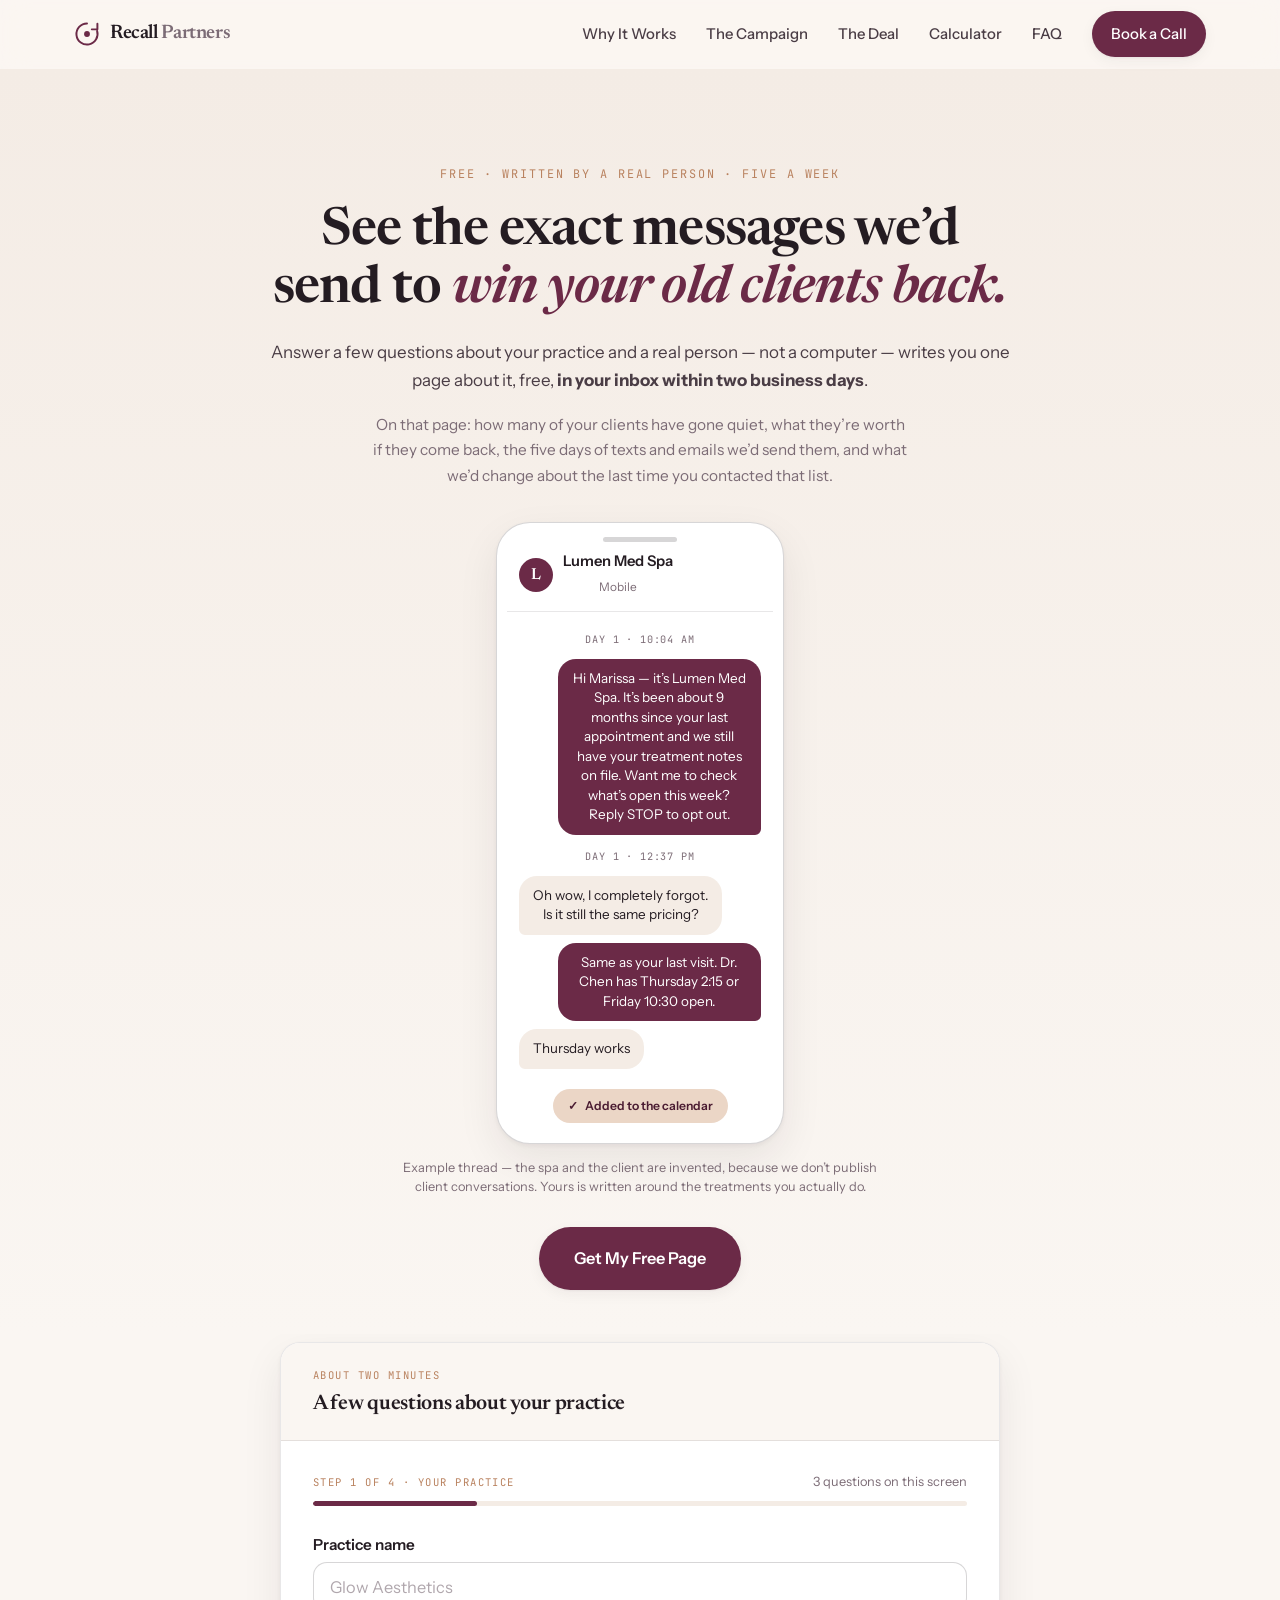
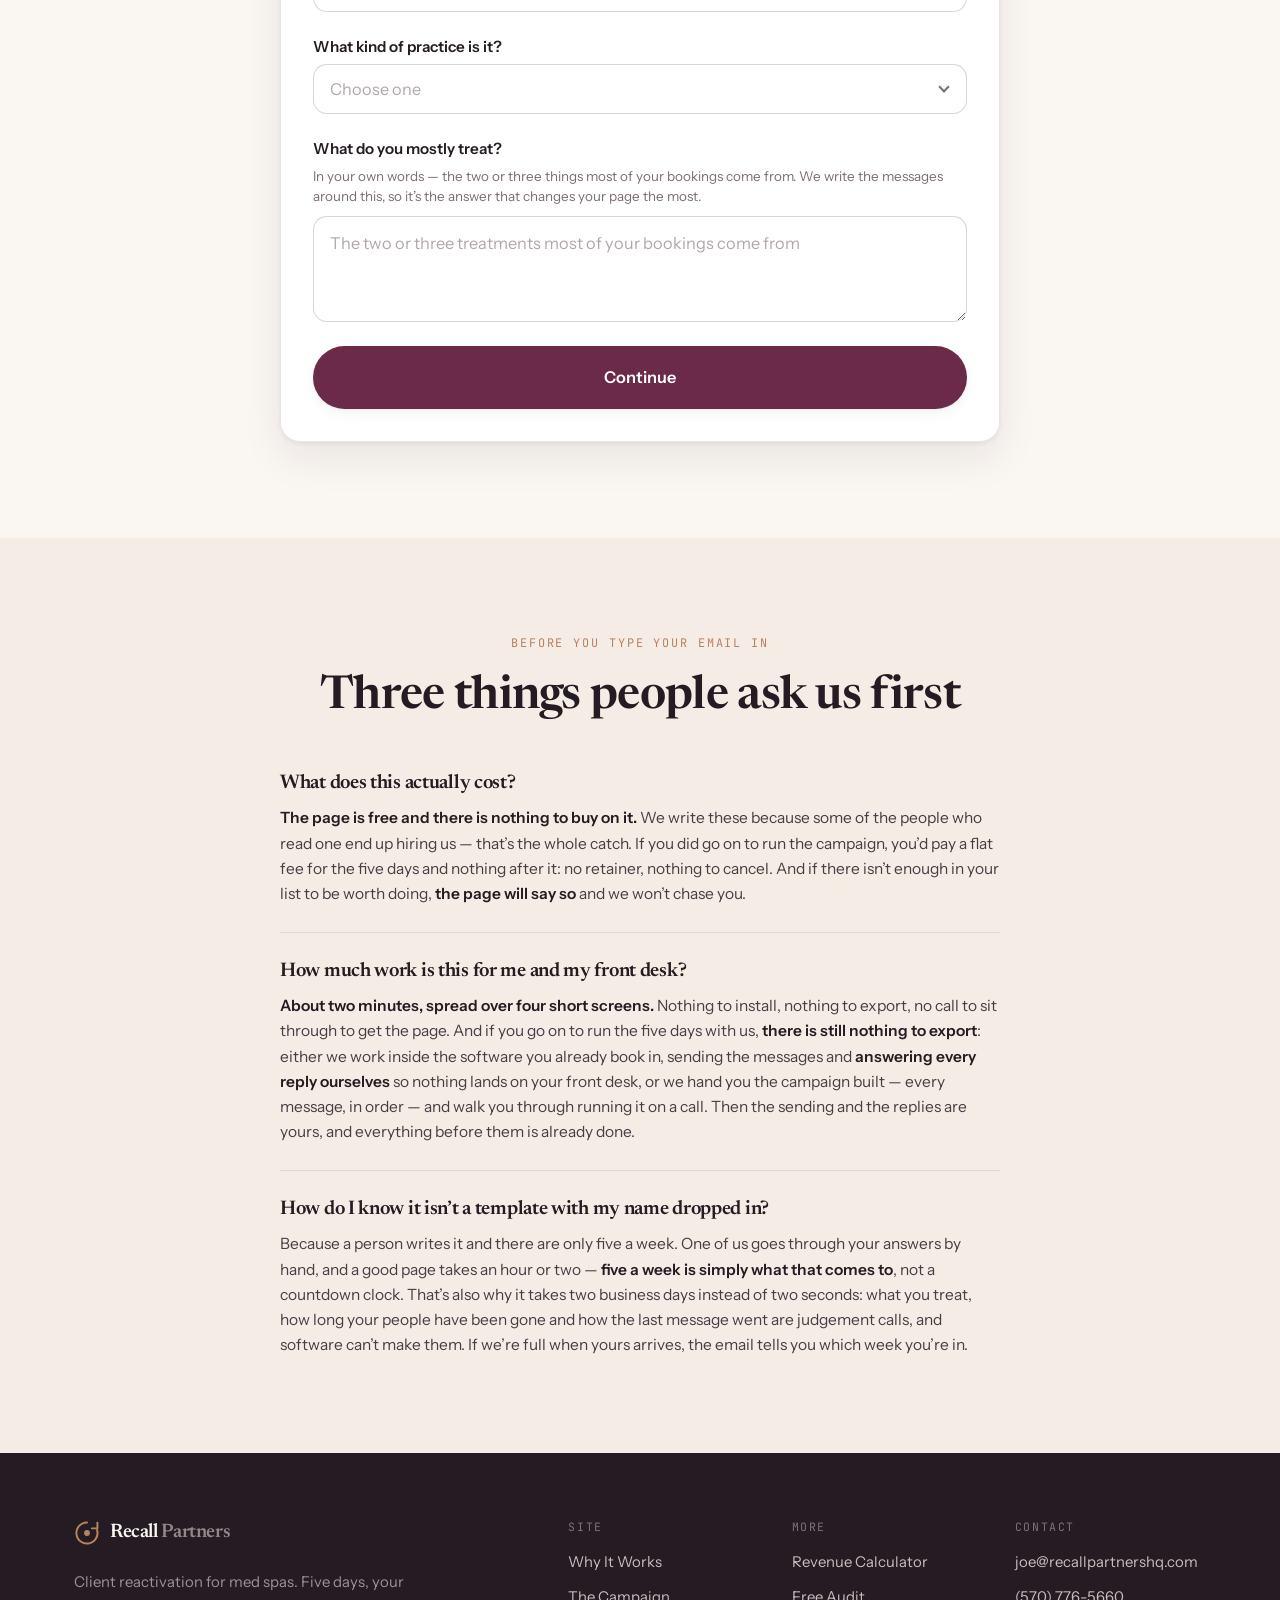
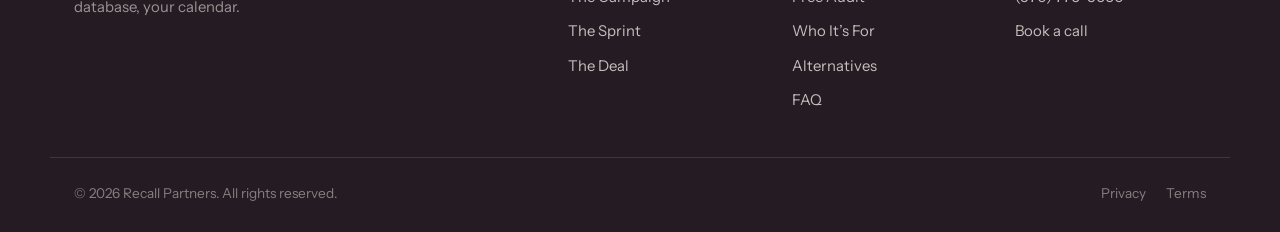
==== commit b8529cae: "Stop promising we need an export; name both delivery paths We don't ask a practice to export its con" ====
--- a/audit/index.html
+++ b/audit/index.html
@@ -589,11 +589,14 @@
       <li>
         <h3>How much work is this for me and my front desk?</h3>
         <p>
-          <b>About two minutes, spread over four short screens.</b> That&rsquo;s it &mdash;
-          nothing to install, no list to export, no call to sit through to get the page. If
-          you later run the five days with us, your side is one 15-minute call and an export
-          of your client list; <b>we answer every reply ourselves</b>, so nothing lands on
-          your front desk. Bookings just turn up in your calendar.
+          <b>About two minutes, spread over four short screens.</b> Nothing to install,
+          nothing to export, no call to sit through to get the page. And if you go on to run
+          the five days with us, <b>there is still nothing to export</b>: either we work
+          inside the software you already book in, sending the messages and <b>answering
+          every reply ourselves</b> so nothing lands on your front desk, or we hand you the
+          campaign built &mdash; every message, in order &mdash; and walk you through running
+          it on a call. Then the sending and the replies are yours, and everything before
+          them is already done.
         </p>
       </li>
       <li>
